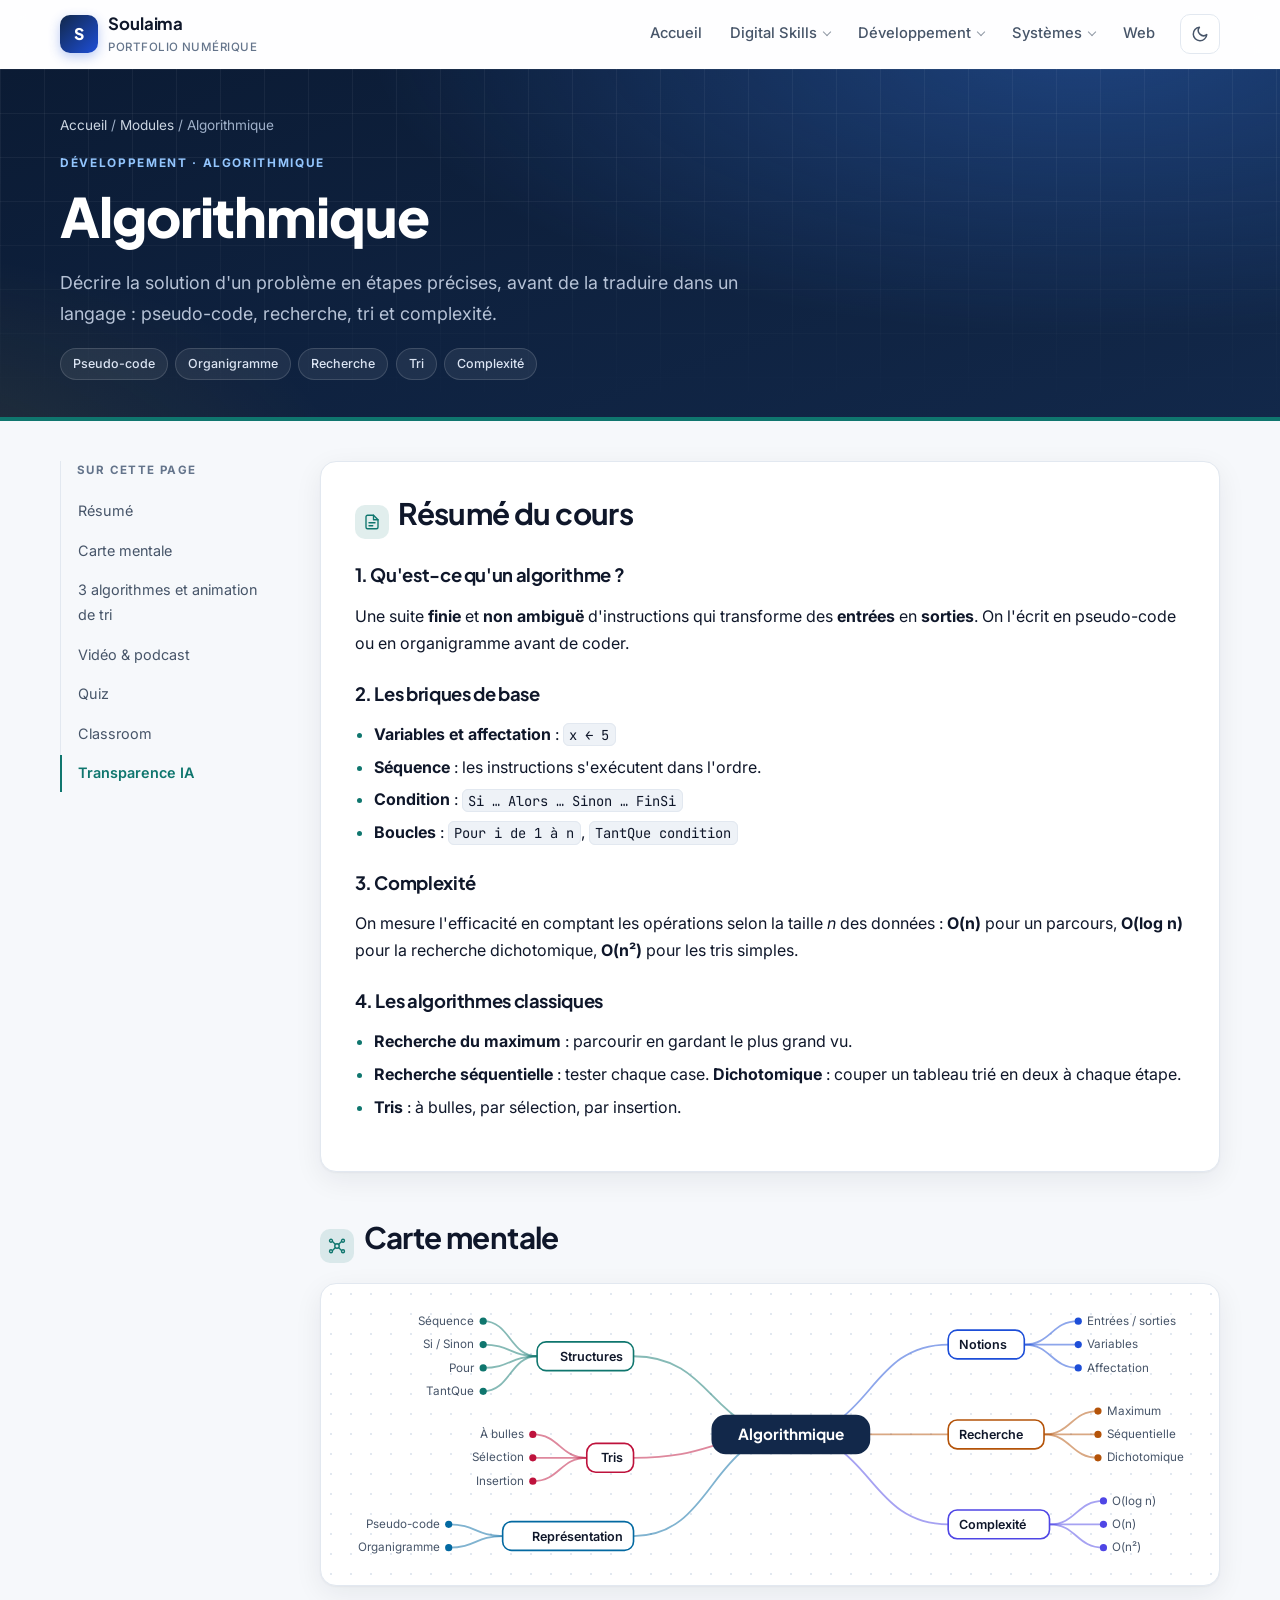
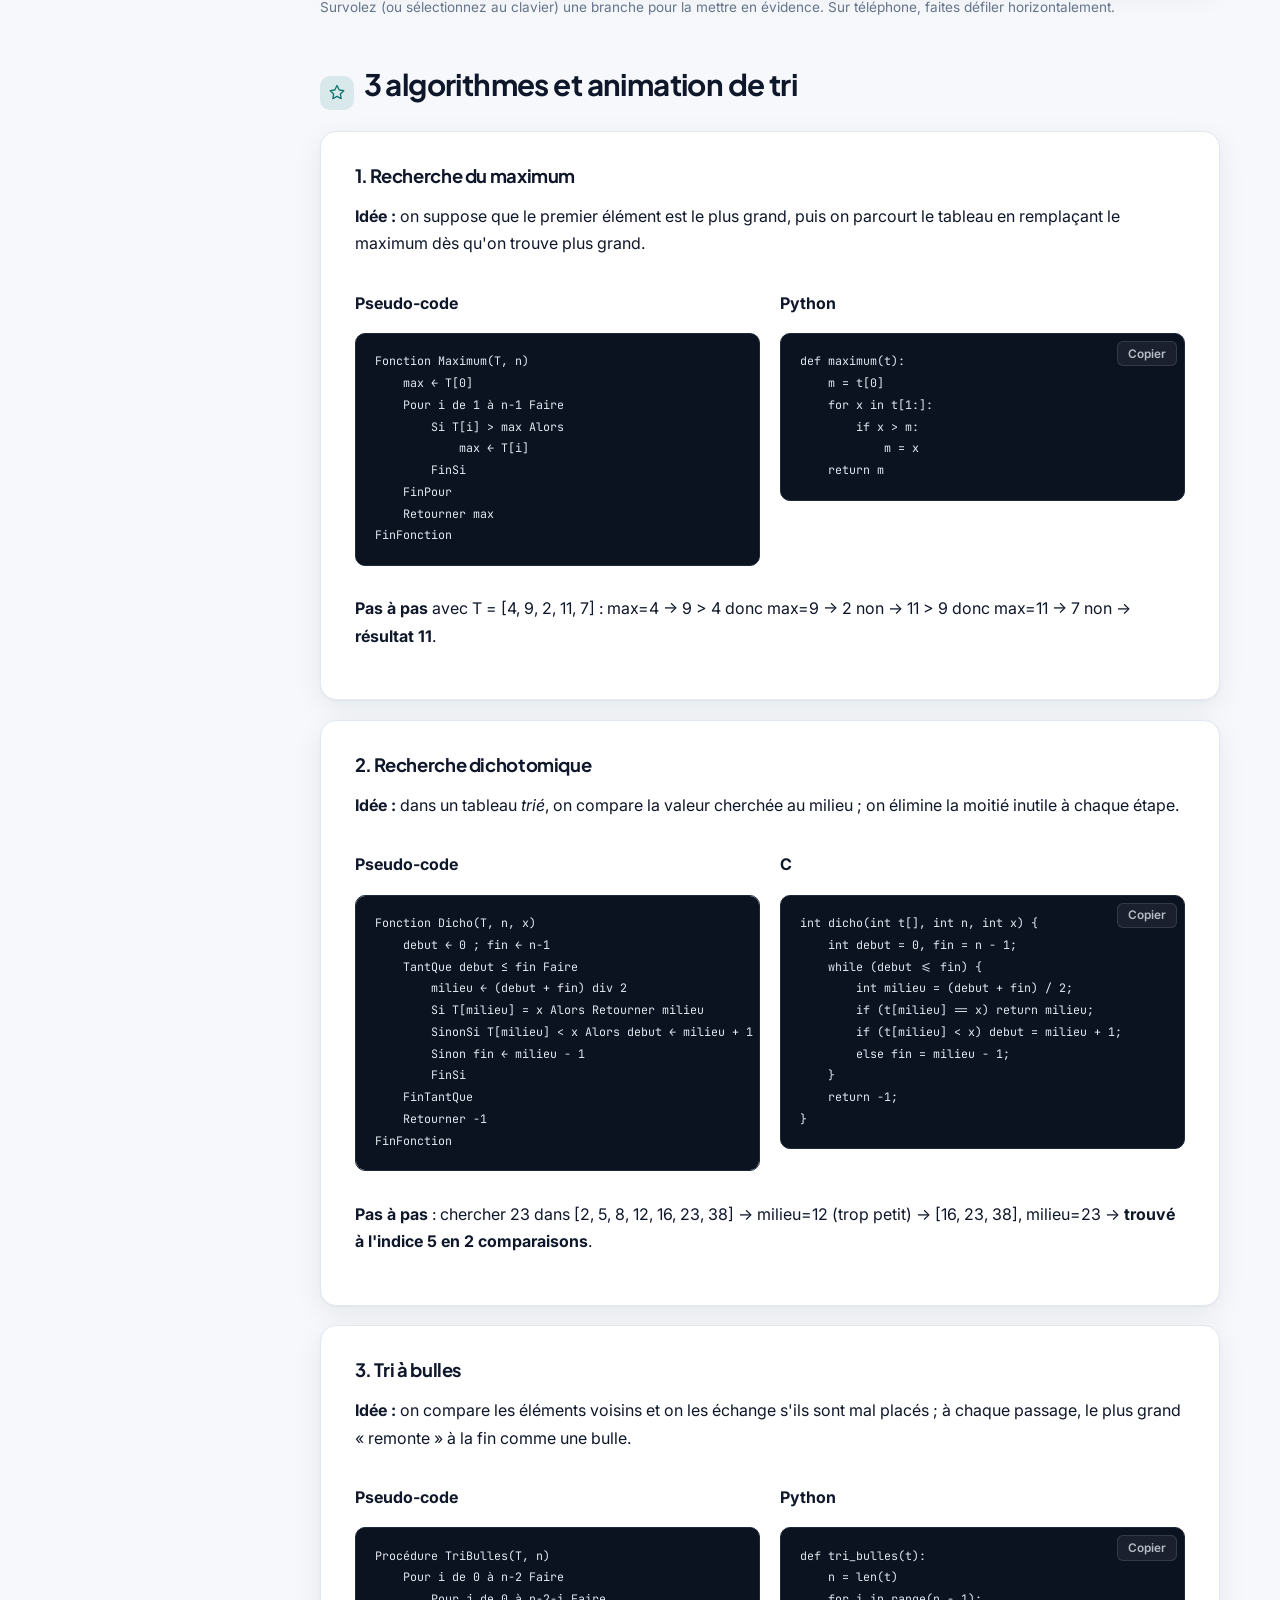
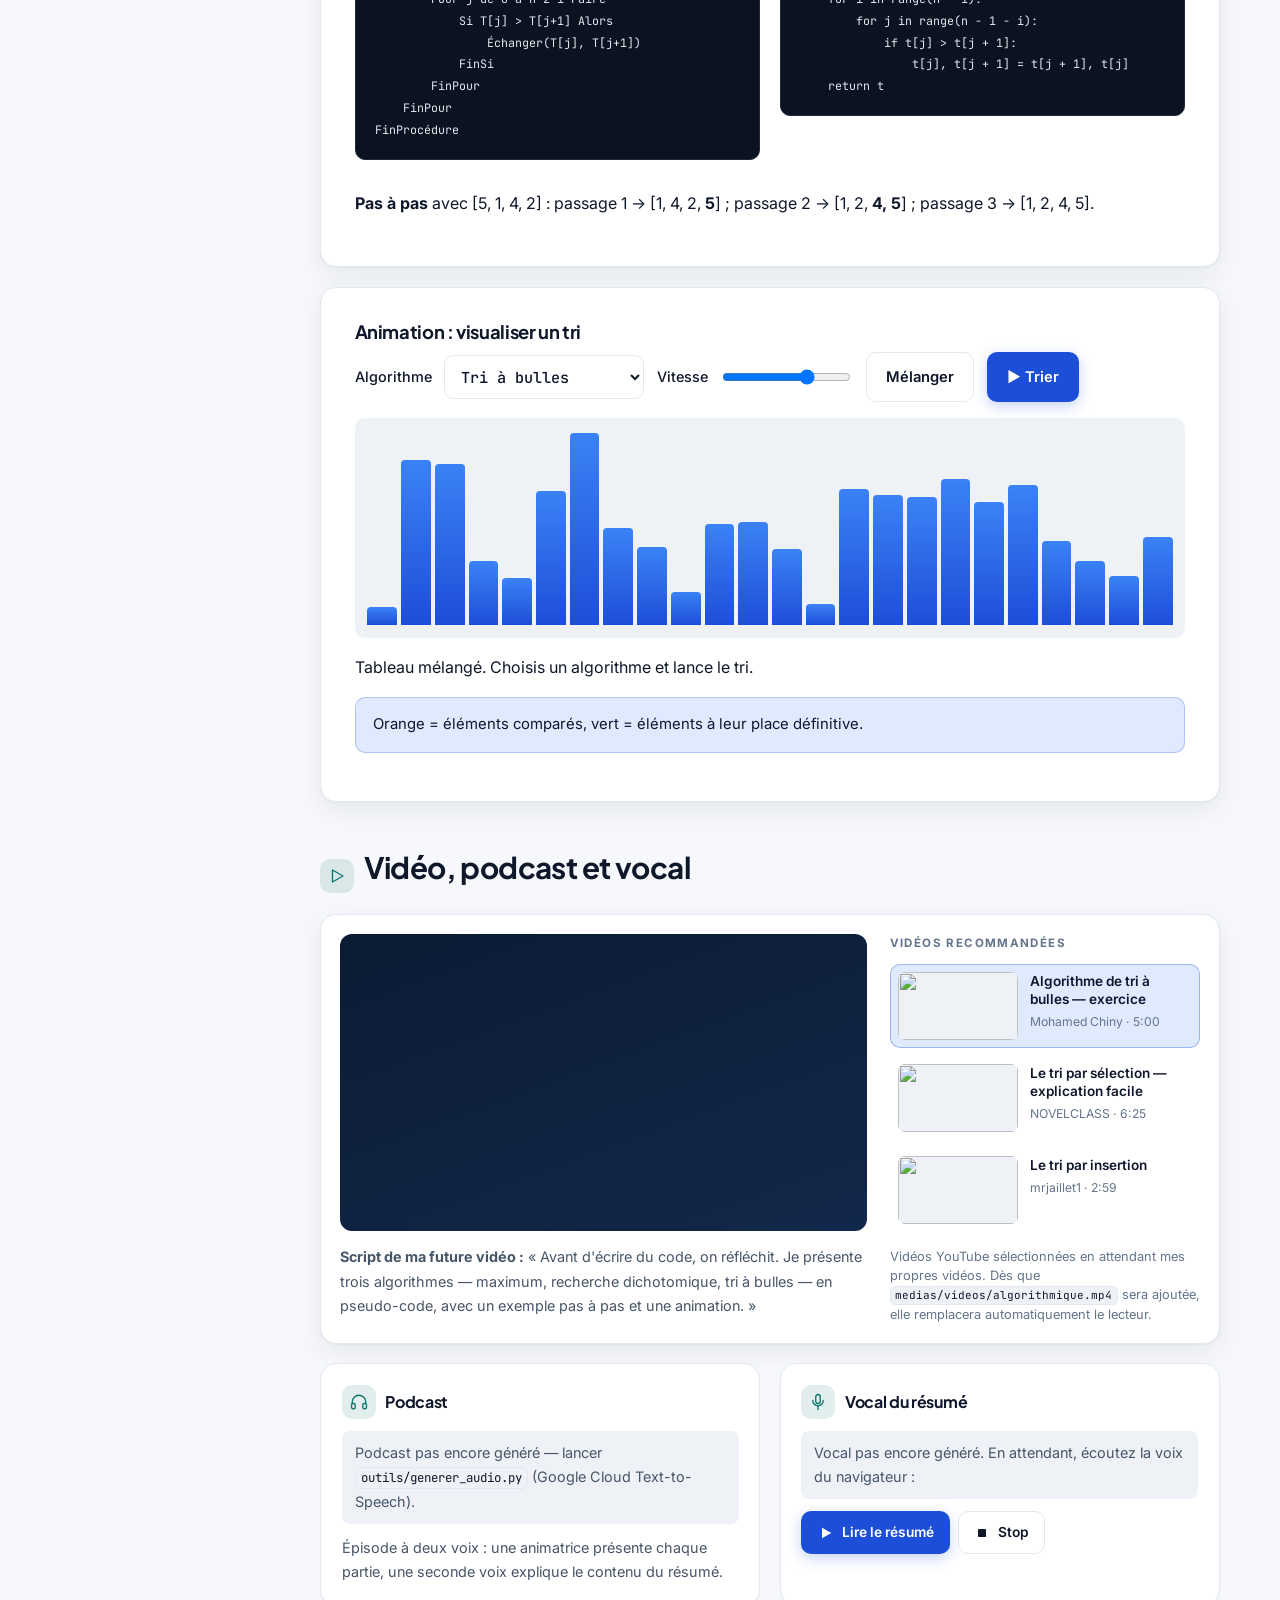
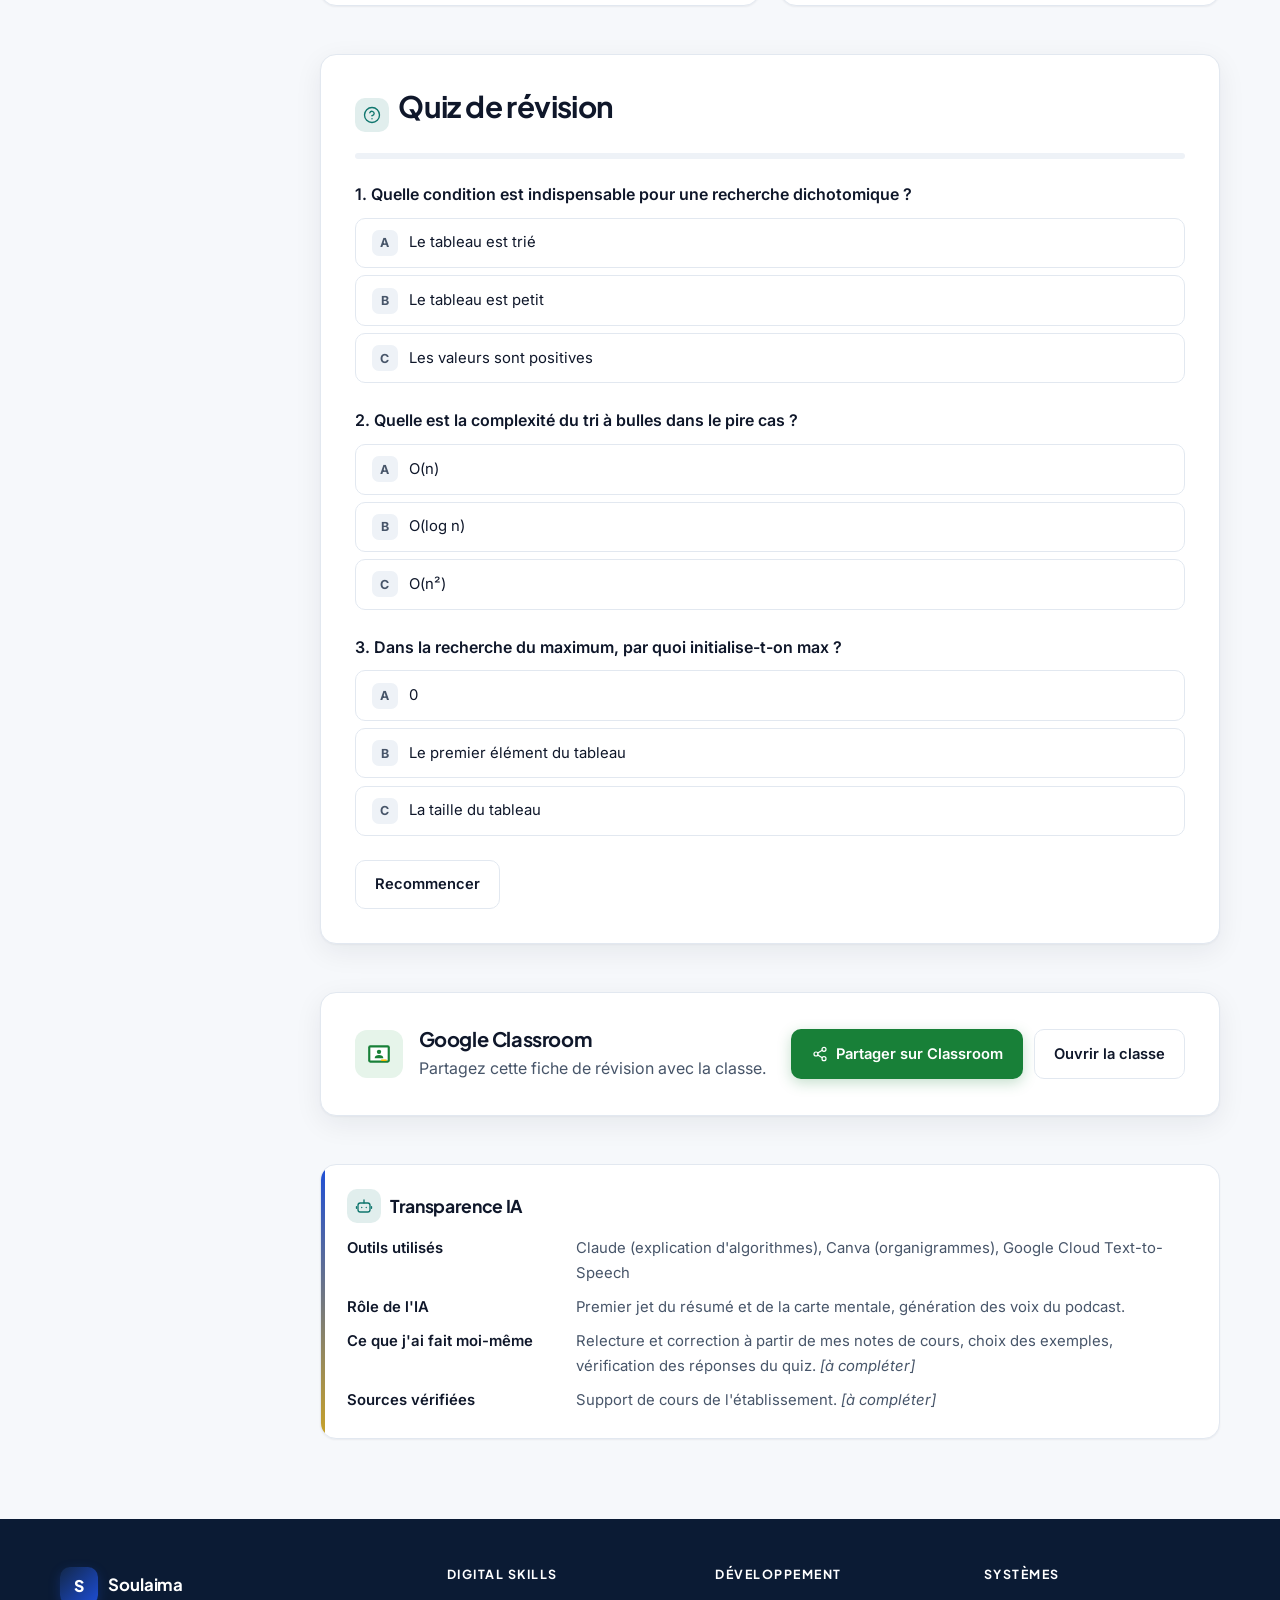
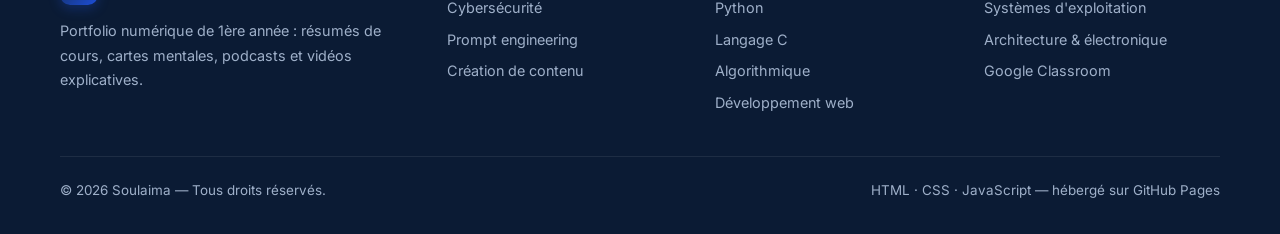
==== developpement/algorithmique.html @ 0b7d2f04 "Pages Développement : Python, langage C, algorithmique et développement web" ====
<!DOCTYPE html>
<html lang="fr">
<head>
  <meta charset="UTF-8">
  <meta name="viewport" content="width=device-width, initial-scale=1">
  <title>Algorithmique — Soulaima</title>
  <meta name="description" content="Décrire la solution d'un problème en étapes précises, avant de la traduire dans un langage : pseudo-code, recherche, tri et complexité.">
  <meta name="theme-color" content="#0b1b34">
  <link rel="preconnect" href="https://fonts.googleapis.com">
  <link rel="preconnect" href="https://fonts.gstatic.com" crossorigin>
  <link href="https://fonts.googleapis.com/css2?family=Inter:wght@400;500;600;700&family=Plus+Jakarta+Sans:wght@600;700;800&family=JetBrains+Mono:wght@400;600&display=swap" rel="stylesheet">
  <link rel="stylesheet" href="../css/style.css">
  <script>try{var t=localStorage.getItem("theme")||(matchMedia("(prefers-color-scheme: dark)").matches?"dark":"light");document.documentElement.setAttribute("data-theme",t)}catch(e){}</script>
</head>
<body data-module="dev">
<a class="skip" href="#contenu">Aller au contenu</a>
<header class="site-header">
  <div class="container header-inner">
    <a class="brand" href="../index.html"><span class="brand-mark" aria-hidden="true">S</span><span>Soulaima<small>Portfolio numérique</small></span></a>
    <nav id="main-nav" class="main-nav" aria-label="Navigation principale">
      <ul>
        <li><a href="../index.html">Accueil</a></li>
        <li class="nav-group"><span tabindex="0">Digital Skills</span>
          <ul>
            <li><a href="../digital-skills/cybersecurite.html">Cybersécurité</a></li>
            <li><a href="../digital-skills/prompt-engineering.html">Prompt engineering</a></li>
            <li><a href="../digital-skills/creation-contenu.html">Création de contenu</a></li>
          </ul>
        </li>
        <li class="nav-group"><span tabindex="0">Développement</span>
          <ul>
            <li><a href="../developpement/python.html">Python</a></li>
            <li><a href="../developpement/langage-c.html">Langage C</a></li>
            <li><a href="../developpement/algorithmique.html">Algorithmique</a></li>
          </ul>
        </li>
        <li class="nav-group"><span tabindex="0">Systèmes</span>
          <ul>
            <li><a href="../systemes/systemes-exploitation.html">Systèmes d'exploitation</a></li>
            <li><a href="../systemes/architecture-electronique.html">Architecture &amp; électronique</a></li>
          </ul>
        </li>
        <li><a href="../web/developpement-web.html">Web</a></li>
      </ul>
    </nav>
    <button id="theme-toggle" class="icon-btn" type="button" aria-label="Activer le mode sombre"></button>
    <button id="menu-toggle" class="icon-btn menu-toggle" type="button" aria-expanded="false" aria-controls="main-nav" aria-label="Ouvrir le menu"></button>
  </div>
</header>

<main id="contenu">
  <section class="page-hero">
    <div class="container">
      <p class="breadcrumb"><a href="../index.html">Accueil</a> / <a href="../index.html#modules">Modules</a> / Algorithmique</p>
      <p class="eyebrow">Développement · Algorithmique</p>
      <h1>Algorithmique</h1>
      <p class="lead">Décrire la solution d'un problème en étapes précises, avant de la traduire dans un langage : pseudo-code, recherche, tri et complexité.</p>
      <ul class="tags"><li class="tag">Pseudo-code</li><li class="tag">Organigramme</li><li class="tag">Recherche</li><li class="tag">Tri</li><li class="tag">Complexité</li></ul>
    </div>
  </section>

  <div class="container page-layout">
    <nav class="toc" aria-label="Sommaire de la page"><span class="toc-title">Sur cette page</span><a href="#resume">Résumé</a><a href="#carte">Carte mentale</a><a href="#production">3 algorithmes et animation de tri</a><a href="#medias">Vidéo & podcast</a><a href="#quiz">Quiz</a><a href="#classroom">Classroom</a><a href="#transparence">Transparence IA</a></nav>
    <div>
    <section class="block card" id="resume">
      <h2><span class="h-icon"><svg viewBox="0 0 24 24" fill="none" stroke="currentColor" stroke-width="1.8" stroke-linecap="round" stroke-linejoin="round" aria-hidden="true"><path d="M14 3H6a2 2 0 0 0-2 2v14a2 2 0 0 0 2 2h12a2 2 0 0 0 2-2V9z"/><path d="M14 3v6h6M8 13h8M8 17h5"/></svg></span>Résumé du cours</h2>

      <h3>1. Qu'est-ce qu'un algorithme ?</h3>
      <p>Une suite <strong>finie</strong> et <strong>non ambiguë</strong> d'instructions qui transforme des <strong>entrées</strong> en <strong>sorties</strong>. On l'écrit en pseudo-code ou en organigramme avant de coder.</p>
      <h3>2. Les briques de base</h3>
      <ul>
        <li><strong>Variables et affectation</strong> : <code>x ← 5</code></li>
        <li><strong>Séquence</strong> : les instructions s'exécutent dans l'ordre.</li>
        <li><strong>Condition</strong> : <code>Si … Alors … Sinon … FinSi</code></li>
        <li><strong>Boucles</strong> : <code>Pour i de 1 à n</code>, <code>TantQue condition</code></li>
      </ul>
      <h3>3. Complexité</h3>
      <p>On mesure l'efficacité en comptant les opérations selon la taille <em>n</em> des données : <strong>O(n)</strong> pour un parcours, <strong>O(log n)</strong> pour la recherche dichotomique, <strong>O(n²)</strong> pour les tris simples.</p>
      <h3>4. Les algorithmes classiques</h3>
      <ul>
        <li><strong>Recherche du maximum</strong> : parcourir en gardant le plus grand vu.</li>
        <li><strong>Recherche séquentielle</strong> : tester chaque case. <strong>Dichotomique</strong> : couper un tableau trié en deux à chaque étape.</li>
        <li><strong>Tris</strong> : à bulles, par sélection, par insertion.</li>
      </ul>

    </section>

    <section class="block" id="carte">
      <h2><span class="h-icon"><svg viewBox="0 0 24 24" fill="none" stroke="currentColor" stroke-width="1.8" stroke-linecap="round" stroke-linejoin="round" aria-hidden="true"><circle cx="12" cy="12" r="3"/><circle cx="4" cy="5" r="2"/><circle cx="20" cy="5" r="2"/><circle cx="4" cy="19" r="2"/><circle cx="20" cy="19" r="2"/><path d="M6 6l4 4M18 6l-4 4M6 18l4-4M18 18l-4-4"/></svg></span>Carte mentale</h2>
      <figure class="mindmap">
        <div class="mindmap-scroll"></div>
        <script type="application/json">{"centre": "Algorithmique", "branches": [{"nom": "Notions", "items": ["Entrées / sorties", "Variables", "Affectation"]}, {"nom": "Structures", "items": ["Séquence", "Si / Sinon", "Pour", "TantQue"]}, {"nom": "Recherche", "items": ["Maximum", "Séquentielle", "Dichotomique"]}, {"nom": "Tris", "items": ["À bulles", "Sélection", "Insertion"]}, {"nom": "Complexité", "items": ["O(log n)", "O(n)", "O(n²)"]}, {"nom": "Représentation", "items": ["Pseudo-code", "Organigramme"]}]}</script>
        <figcaption>Survolez (ou sélectionnez au clavier) une branche pour la mettre en évidence. Sur téléphone, faites défiler horizontalement.</figcaption>
      </figure>
    </section>

    <section class="block" id="production">
      <h2><span class="h-icon"><svg viewBox="0 0 24 24" fill="none" stroke="currentColor" stroke-width="1.8" stroke-linecap="round" stroke-linejoin="round" aria-hidden="true"><path d="M12 2l3 6 6 .9-4.5 4.3 1 6.3L12 16.6 6.5 19.5l1-6.3L3 8.9 9 8z"/></svg></span>3 algorithmes et animation de tri</h2>

      <article class="card" style="margin-bottom:1.2rem">
        <h3 style="margin-top:0">1. Recherche du maximum</h3>
        <p><strong>Idée :</strong> on suppose que le premier élément est le plus grand, puis on parcourt le tableau en remplaçant le maximum dès qu'on trouve plus grand.</p>
        <div class="grid-2">
          <div><p><strong>Pseudo-code</strong></p><pre><code>Fonction Maximum(T, n)
    max ← T[0]
    Pour i de 1 à n-1 Faire
        Si T[i] &gt; max Alors
            max ← T[i]
        FinSi
    FinPour
    Retourner max
FinFonction</code></pre></div>
          <div><p><strong>Python</strong></p><pre data-copy><code>def maximum(t):
    m = t[0]
    for x in t[1:]:
        if x &gt; m:
            m = x
    return m</code></pre></div>
        </div>
        <p><strong>Pas à pas</strong> avec T = [4, 9, 2, 11, 7] : max=4 → 9 &gt; 4 donc max=9 → 2 non → 11 &gt; 9 donc max=11 → 7 non → <strong>résultat 11</strong>.</p>
      </article>

      <article class="card" style="margin-bottom:1.2rem">
        <h3 style="margin-top:0">2. Recherche dichotomique</h3>
        <p><strong>Idée :</strong> dans un tableau <em>trié</em>, on compare la valeur cherchée au milieu ; on élimine la moitié inutile à chaque étape.</p>
        <div class="grid-2">
          <div><p><strong>Pseudo-code</strong></p><pre><code>Fonction Dicho(T, n, x)
    debut ← 0 ; fin ← n-1
    TantQue debut ≤ fin Faire
        milieu ← (debut + fin) div 2
        Si T[milieu] = x Alors Retourner milieu
        SinonSi T[milieu] &lt; x Alors debut ← milieu + 1
        Sinon fin ← milieu - 1
        FinSi
    FinTantQue
    Retourner -1
FinFonction</code></pre></div>
          <div><p><strong>C</strong></p><pre data-copy><code>int dicho(int t[], int n, int x) {
    int debut = 0, fin = n - 1;
    while (debut &lt;= fin) {
        int milieu = (debut + fin) / 2;
        if (t[milieu] == x) return milieu;
        if (t[milieu] &lt; x) debut = milieu + 1;
        else fin = milieu - 1;
    }
    return -1;
}</code></pre></div>
        </div>
        <p><strong>Pas à pas</strong> : chercher 23 dans [2, 5, 8, 12, 16, 23, 38] → milieu=12 (trop petit) → [16, 23, 38], milieu=23 → <strong>trouvé à l'indice 5 en 2 comparaisons</strong>.</p>
      </article>

      <article class="card" style="margin-bottom:1.2rem">
        <h3 style="margin-top:0">3. Tri à bulles</h3>
        <p><strong>Idée :</strong> on compare les éléments voisins et on les échange s'ils sont mal placés ; à chaque passage, le plus grand « remonte » à la fin comme une bulle.</p>
        <div class="grid-2">
          <div><p><strong>Pseudo-code</strong></p><pre><code>Procédure TriBulles(T, n)
    Pour i de 0 à n-2 Faire
        Pour j de 0 à n-2-i Faire
            Si T[j] &gt; T[j+1] Alors
                Échanger(T[j], T[j+1])
            FinSi
        FinPour
    FinPour
FinProcédure</code></pre></div>
          <div><p><strong>Python</strong></p><pre data-copy><code>def tri_bulles(t):
    n = len(t)
    for i in range(n - 1):
        for j in range(n - 1 - i):
            if t[j] &gt; t[j + 1]:
                t[j], t[j + 1] = t[j + 1], t[j]
    return t</code></pre></div>
        </div>
        <p><strong>Pas à pas</strong> avec [5, 1, 4, 2] : passage 1 → [1, 4, 2, <strong>5</strong>] ; passage 2 → [1, 2, <strong>4, 5</strong>] ; passage 3 → [1, 2, 4, 5].</p>
      </article>

      <article class="card">
        <h3 style="margin-top:0">Animation : visualiser un tri</h3>
        <div class="controls">
          <label>Algorithme&nbsp;
            <select id="sort-algo">
              <option value="bubble">Tri à bulles</option>
              <option value="selection">Tri par sélection</option>
              <option value="insertion">Tri par insertion</option>
            </select>
          </label>
          <label>Vitesse&nbsp;<input id="sort-speed" type="range" min="20" max="210" value="150"></label>
          <button id="sort-shuffle" class="btn btn-ghost" type="button">Mélanger</button>
          <button id="sort-run" class="btn" type="button">▶ Trier</button>
        </div>
        <div id="sort-bars" class="sort-bars" aria-hidden="true"></div>
        <p id="sort-info" aria-live="polite"></p>
        <p class="note">Orange = éléments comparés, vert = éléments à leur place définitive.</p>
      </article>

    </section>

    <section class="block" id="medias">
      <h2><span class="h-icon"><svg viewBox="0 0 24 24" fill="none" stroke="currentColor" stroke-width="1.8" stroke-linecap="round" stroke-linejoin="round" aria-hidden="true"><polygon points="6 4 20 12 6 20 6 4"/></svg></span>Vidéo, podcast et vocal</h2>
      <div class="card video-panel">
        <div class="video-main">
          <div class="video-frame" id="main-video" data-youtube="ZKmFYHRnG-0" data-video="../medias/videos/algorithmique.mp4" data-title="Vidéo : Algorithmique">
            <span><span class="play-icon"><svg viewBox="0 0 24 24" fill="currentColor" aria-hidden="true"><polygon points="6 4 20 12 6 20"/></svg></span>Vidéo à venir</span>
          </div>
          <p class="video-script"><strong>Script de ma future vidéo :</strong> « Avant d'écrire du code, on réfléchit. Je présente trois algorithmes — maximum, recherche dichotomique, tri à bulles — en pseudo-code, avec un exemple pas à pas et une animation. »</p>
        </div>
        <aside class="video-list" aria-label="Autres vidéos">
          <p class="video-list-title">Vidéos recommandées</p>
          <ul>
            <li><button class="yt-item active" type="button" data-id="ZKmFYHRnG-0" aria-pressed="true">
              <img src="https://i.ytimg.com/vi/ZKmFYHRnG-0/mqdefault.jpg" alt="" loading="lazy" width="120" height="68">
              <span><b>Algorithme de tri à bulles — exercice</b><small>Mohamed Chiny · 5:00</small></span>
            </button></li>
            <li><button class="yt-item" type="button" data-id="QxrHEcvk5Q0" aria-pressed="false">
              <img src="https://i.ytimg.com/vi/QxrHEcvk5Q0/mqdefault.jpg" alt="" loading="lazy" width="120" height="68">
              <span><b>Le tri par sélection — explication facile</b><small>NOVELCLASS · 6:25</small></span>
            </button></li>
            <li><button class="yt-item" type="button" data-id="bRPHvWgc6YM" aria-pressed="false">
              <img src="https://i.ytimg.com/vi/bRPHvWgc6YM/mqdefault.jpg" alt="" loading="lazy" width="120" height="68">
              <span><b>Le tri par insertion</b><small>mrjaillet1 · 2:59</small></span>
            </button></li>
          </ul>
          <p class="video-note">Vidéos YouTube sélectionnées en attendant mes propres vidéos. Dès que <code>medias/videos/algorithmique.mp4</code> sera ajoutée, elle remplacera automatiquement le lecteur.</p>
        </aside>
      </div>
      <div class="media-grid" style="margin-top:1.2rem">
        <article class="media-card">
          <h3><span class="h-icon"><svg viewBox="0 0 24 24" fill="none" stroke="currentColor" stroke-width="1.8" stroke-linecap="round" stroke-linejoin="round" aria-hidden="true"><path d="M3 14v-2a9 9 0 0 1 18 0v2"/><rect x="2" y="14" width="5" height="7" rx="2"/><rect x="17" y="14" width="5" height="7" rx="2"/></svg></span>Podcast</h3>
          <audio controls preload="metadata" data-src="../medias/audio/algorithmique-podcast.mp3"></audio>
          <p class="media-missing" hidden>Podcast pas encore généré — lancer <code>outils/generer_audio.py</code> (Google Cloud Text-to-Speech).</p>
          <p>Épisode à deux voix : une animatrice présente chaque partie, une seconde voix explique le contenu du résumé.</p>
        </article>
        <article class="media-card">
          <h3><span class="h-icon"><svg viewBox="0 0 24 24" fill="none" stroke="currentColor" stroke-width="1.8" stroke-linecap="round" stroke-linejoin="round" aria-hidden="true"><rect x="9" y="2" width="6" height="12" rx="3"/><path d="M5 10a7 7 0 0 0 14 0M12 17v5"/></svg></span>Vocal du résumé</h3>
          <audio controls preload="metadata" data-src="../medias/audio/algorithmique-vocal.mp3"></audio>
          <p class="media-missing" hidden>Vocal pas encore généré. En attendant, écoutez la voix du navigateur :</p>
          <div class="tts-controls">
            <button id="tts-play" class="btn" type="button"><svg viewBox="0 0 24 24" fill="currentColor" aria-hidden="true"><polygon points="6 4 20 12 6 20"/></svg>Lire le résumé</button>
            <button id="tts-stop" class="btn btn-ghost" type="button"><svg viewBox="0 0 24 24" fill="currentColor" aria-hidden="true"><rect x="6" y="6" width="12" height="12" rx="1"/></svg>Stop</button>
          </div>
        </article>
      </div>
    </section>

    <section class="block card quiz" id="quiz">
      <h2><span class="h-icon"><svg viewBox="0 0 24 24" fill="none" stroke="currentColor" stroke-width="1.8" stroke-linecap="round" stroke-linejoin="round" aria-hidden="true"><circle cx="12" cy="12" r="10"/><path d="M9.1 9a3 3 0 0 1 5.8 1c0 2-3 3-3 3M12 17h.01"/></svg></span>Quiz de révision</h2>
      <script type="application/json">[{"q": "Quelle condition est indispensable pour une recherche dichotomique ?", "options": ["Le tableau est trié", "Le tableau est petit", "Les valeurs sont positives"], "answer": 0}, {"q": "Quelle est la complexité du tri à bulles dans le pire cas ?", "options": ["O(n)", "O(log n)", "O(n²)"], "answer": 2}, {"q": "Dans la recherche du maximum, par quoi initialise-t-on max ?", "options": ["0", "Le premier élément du tableau", "La taille du tableau"], "answer": 1, "explication": "Initialiser à 0 serait faux si toutes les valeurs sont négatives."}]</script>
    </section>

    <section class="block card classroom-box" id="classroom">
      <div class="classroom-text">
        <span class="classroom-logo"><svg viewBox="0 0 24 24" aria-hidden="true"><rect x="2" y="4" width="20" height="16" rx="2" fill="#188038"/><rect x="4" y="6" width="16" height="12" fill="#fff"/><circle cx="12" cy="10" r="2" fill="#188038"/><path d="M8 16c0-2 1.8-3 4-3s4 1 4 3" fill="#188038"/><rect x="14" y="17" width="5" height="1.5" fill="#fbbc04"/></svg></span>
        <div>
          <h2>Google Classroom</h2>
          <p>Partagez cette fiche de révision avec la classe.</p>
        </div>
      </div>
      <div class="btn-row" style="margin:0">
        <a class="btn btn-classroom" data-classroom-share href="https://classroom.google.com/"><svg viewBox="0 0 24 24" fill="none" stroke="currentColor" stroke-width="1.8" stroke-linecap="round" stroke-linejoin="round" aria-hidden="true"><circle cx="18" cy="5" r="3"/><circle cx="6" cy="12" r="3"/><circle cx="18" cy="19" r="3"/><path d="M8.6 13.5l6.8 4M15.4 6.5l-6.8 4"/></svg>Partager sur Classroom</a>
        <!-- Remplacer par le lien de la classe : https://classroom.google.com/c/XXXXXXXX -->
        <a class="btn btn-ghost" href="https://classroom.google.com/" target="_blank" rel="noopener">Ouvrir la classe</a>
      </div>
    </section>

    <section class="transparence" id="transparence">
      <h2><span class="h-icon"><svg viewBox="0 0 24 24" fill="none" stroke="currentColor" stroke-width="1.8" stroke-linecap="round" stroke-linejoin="round" aria-hidden="true"><rect x="4" y="8" width="16" height="12" rx="3"/><path d="M12 8V4M9 14h.01M15 14h.01M2 13v2M22 13v2"/></svg></span>Transparence IA</h2>
      <dl>
        <dt>Outils utilisés</dt><dd>Claude (explication d'algorithmes), Canva (organigrammes), Google Cloud Text-to-Speech</dd>
        <dt>Rôle de l'IA</dt><dd>Premier jet du résumé et de la carte mentale, génération des voix du podcast.</dd>
        <dt>Ce que j'ai fait moi-même</dt><dd>Relecture et correction à partir de mes notes de cours, choix des exemples, vérification des réponses du quiz. <em>[à compléter]</em></dd>
        <dt>Sources vérifiées</dt><dd>Support de cours de l'établissement. <em>[à compléter]</em></dd>
      </dl>
    </section>
    </div>
  </div>
</main>

<footer class="site-footer">
  <div class="container">
    <div class="footer-grid">
      <div>
        <a class="brand" href="../index.html"><span class="brand-mark" aria-hidden="true">S</span><span>Soulaima</span></a>
        <p>Portfolio numérique de 1ère année : résumés de cours, cartes mentales, podcasts et vidéos explicatives.</p>
      </div>
      <div>
        <h4>Digital Skills</h4>
        <ul>
          <li><a href="../digital-skills/cybersecurite.html">Cybersécurité</a></li>
          <li><a href="../digital-skills/prompt-engineering.html">Prompt engineering</a></li>
          <li><a href="../digital-skills/creation-contenu.html">Création de contenu</a></li>
        </ul>
      </div>
      <div>
        <h4>Développement</h4>
        <ul>
          <li><a href="../developpement/python.html">Python</a></li>
          <li><a href="../developpement/langage-c.html">Langage C</a></li>
          <li><a href="../developpement/algorithmique.html">Algorithmique</a></li>
          <li><a href="../web/developpement-web.html">Développement web</a></li>
        </ul>
      </div>
      <div>
        <h4>Systèmes</h4>
        <ul>
          <li><a href="../systemes/systemes-exploitation.html">Systèmes d'exploitation</a></li>
          <li><a href="../systemes/architecture-electronique.html">Architecture &amp; électronique</a></li>
          <li><a href="../index.html#classroom">Google Classroom</a></li>
        </ul>
      </div>
    </div>
    <div class="footer-bottom">
      <span>© <span data-year>2026</span> Soulaima — Tous droits réservés.</span>
      <span>HTML · CSS · JavaScript — hébergé sur GitHub Pages</span>
    </div>
  </div>
</footer>
<script src="../js/script.js"></script>
</body>
</html>
---- css/style.css ----
/* ==========================================================
   Portfolio numérique — feuille de style commune
   Charte : bleu marine + bleu royal, neutres ardoise
   ========================================================== */

:root {
  /* Neutres */
  --bg: #f6f8fb;
  --surface: #ffffff;
  --surface-2: #eef2f7;
  --ink: #0f172a;
  --ink-soft: #475569;
  --ink-mute: #64748b;
  --line: #e2e8f0;
  /* Marque */
  --navy: #0b1b34;
  --navy-2: #12284a;
  --accent: #1d4ed8;
  --accent-2: #3b82f6;
  --accent-soft: #e0eaff;
  --accent-ink: #ffffff;
  --gold: #c9a227;
  /* Modules (tons sobres) */
  --digital: #4f46e5;
  --dev: #0f766e;
  --sys: #b45309;
  --web: #be123c;
  /* États */
  --ok: #15803d;
  --ko: #b91c1c;
  --warn: #b45309;
  --code-bg: #0b1220;
  --code-ink: #e2e8f0;
  --radius: 16px;
  --radius-sm: 10px;
  --shadow-sm: 0 1px 2px rgba(15, 23, 42, .06);
  --shadow: 0 1px 2px rgba(15, 23, 42, .04), 0 8px 28px rgba(15, 23, 42, .07);
  --shadow-lg: 0 20px 50px rgba(15, 23, 42, .14);
  --font-title: "Plus Jakarta Sans", "Inter", system-ui, sans-serif;
  --font-body: "Inter", system-ui, -apple-system, "Segoe UI", sans-serif;
  --font-mono: "JetBrains Mono", Consolas, monospace;
  color-scheme: light;
}

:root[data-theme="dark"] {
  --bg: #0a0f1c;
  --surface: #111a2e;
  --surface-2: #17223a;
  --ink: #e6ebf5;
  --ink-soft: #a5b1c7;
  --ink-mute: #8391aa;
  --line: #22304b;
  --navy: #070d1a;
  --navy-2: #0e1a33;
  --accent: #60a5fa;
  --accent-2: #93c5fd;
  --accent-soft: #15284a;
  --accent-ink: #0a0f1c;
  --digital: #818cf8;
  --dev: #2dd4bf;
  --sys: #f59e0b;
  --web: #fb7185;
  --ok: #4ade80;
  --ko: #f87171;
  --code-bg: #060a14;
  --shadow: 0 1px 2px rgba(0, 0, 0, .3), 0 8px 28px rgba(0, 0, 0, .3);
  --shadow-lg: 0 20px 50px rgba(0, 0, 0, .45);
  color-scheme: dark;
}

*, *::before, *::after { box-sizing: border-box; }
html { scroll-behavior: smooth; scroll-padding-top: 84px; }

body {
  margin: 0;
  background: var(--bg);
  color: var(--ink);
  font-family: var(--font-body);
  font-size: 1rem;
  line-height: 1.7;
  -webkit-font-smoothing: antialiased;
  text-rendering: optimizeLegibility;
}

img, svg, video, iframe { max-width: 100%; }
a { color: var(--accent); text-underline-offset: 3px; text-decoration-thickness: 1px; }
::selection { background: var(--accent); color: #fff; }
:focus-visible { outline: 3px solid var(--accent-2); outline-offset: 2px; border-radius: 6px; }

h1, h2, h3, h4 { font-family: var(--font-title); line-height: 1.2; letter-spacing: -.02em; font-weight: 700; color: var(--ink); }
h1 { font-size: clamp(2.1rem, 5vw, 3.4rem); margin: .2em 0 .35em; font-weight: 800; }
h2 { font-size: clamp(1.4rem, 2.6vw, 1.85rem); margin: 0 0 .7em; }
h3 { font-size: 1.15rem; margin: 1.4em 0 .5em; }
h4 { font-size: 1rem; margin: 1.2em 0 .4em; }

code { font-family: var(--font-mono); font-size: .86em; background: var(--surface-2); color: var(--ink); padding: .12em .4em; border-radius: 6px; border: 1px solid var(--line); }
pre {
  background: var(--code-bg); color: var(--code-ink);
  padding: 1.1rem 1.2rem; border-radius: var(--radius-sm); overflow-x: auto;
  font-size: .85rem; line-height: 1.6; border: 1px solid #1e293b;
}
pre code { background: none; padding: 0; color: inherit; border: 0; }

.skip { position: absolute; left: -9999px; }
.skip:focus { left: 1rem; top: 1rem; z-index: 100; background: var(--accent); color: #fff; padding: .5rem 1rem; border-radius: 8px; }

.container { width: min(1160px, 100% - 32px); margin-inline: auto; }

/* ---------- Barre de progression de lecture ---------- */
.progress { position: fixed; top: 0; left: 0; height: 3px; width: 0; z-index: 60; background: linear-gradient(90deg, var(--accent), var(--accent-2)); }

/* ---------- En-tête ---------- */
.site-header {
  position: sticky; top: 0; z-index: 50;
  background: color-mix(in srgb, var(--surface) 85%, transparent);
  backdrop-filter: saturate(160%) blur(12px);
  border-bottom: 1px solid transparent;
  transition: border-color .2s, box-shadow .2s;
}
.site-header.scrolled { border-bottom-color: var(--line); box-shadow: var(--shadow-sm); }
.header-inner { display: flex; align-items: center; gap: .75rem; min-height: 68px; }
.brand { display: flex; align-items: center; gap: .65rem; font-family: var(--font-title); font-weight: 700; font-size: 1.05rem; color: var(--ink); text-decoration: none; margin-right: auto; letter-spacing: -.01em; }
.brand small { display: block; font-family: var(--font-body); font-weight: 500; font-size: .72rem; color: var(--ink-mute); letter-spacing: .04em; text-transform: uppercase; }
.brand-mark {
  width: 38px; height: 38px; border-radius: 10px; display: grid; place-items: center; flex: none;
  background: linear-gradient(135deg, var(--navy-2), var(--accent));
  color: #fff; font-size: 1rem; font-weight: 800; box-shadow: 0 4px 12px rgba(29, 78, 216, .3);
}

.main-nav ul { list-style: none; margin: 0; padding: 0; display: flex; gap: .15rem; }
.main-nav > ul > li { position: relative; }
.main-nav a, .main-nav .nav-group > span {
  display: block; padding: .5rem .8rem; border-radius: 8px;
  color: var(--ink-soft); text-decoration: none; font-size: .92rem; font-weight: 500; cursor: pointer;
  transition: color .15s, background .15s;
}
.main-nav a:hover, .main-nav .nav-group:hover > span { color: var(--ink); background: var(--surface-2); }
.main-nav a[aria-current="page"] { color: var(--accent); background: var(--accent-soft); font-weight: 600; }
.nav-group > span::after { content: ""; display: inline-block; width: 6px; height: 6px; margin-left: .45rem; border-right: 1.5px solid currentColor; border-bottom: 1.5px solid currentColor; transform: translateY(-3px) rotate(45deg); opacity: .6; }
.nav-group ul {
  position: absolute; top: calc(100% + 6px); left: 0; min-width: 250px;
  flex-direction: column; padding: .45rem;
  background: var(--surface); border: 1px solid var(--line); border-radius: 12px; box-shadow: var(--shadow-lg);
  opacity: 0; visibility: hidden; transform: translateY(6px); transition: .18s ease;
}
.nav-group ul::before { content: ""; position: absolute; inset: -8px 0 auto; height: 8px; }
.nav-group:hover ul, .nav-group:focus-within ul { opacity: 1; visibility: visible; transform: none; }
.nav-group ul a { color: var(--ink); }

.icon-btn {
  width: 40px; height: 40px; border-radius: 10px; border: 1px solid var(--line);
  background: var(--surface); color: var(--ink-soft); cursor: pointer;
  display: grid; place-items: center; transition: .15s;
}
.icon-btn:hover { color: var(--accent); border-color: var(--accent); }
.icon-btn svg { width: 18px; height: 18px; }
.menu-toggle { display: none; }

@media (max-width: 900px) {
  .menu-toggle { display: grid; }
  .main-nav {
    position: absolute; top: 68px; left: 0; right: 0;
    background: var(--surface); border-bottom: 1px solid var(--line); box-shadow: var(--shadow-lg);
    max-height: 0; overflow: hidden; transition: max-height .3s ease;
  }
  .main-nav.open { max-height: 85vh; overflow-y: auto; }
  .main-nav ul { flex-direction: column; padding: .5rem 16px 1rem; }
  .nav-group ul { position: static; opacity: 1; visibility: visible; transform: none; box-shadow: none; border: 0; padding: 0 0 .3rem .6rem; min-width: 0; background: none; }
  .nav-group > span::after { display: none; }
  .nav-group > span { font-weight: 700; color: var(--ink-mute); font-size: .72rem; text-transform: uppercase; letter-spacing: .1em; padding-top: .9rem; }
  .nav-group > span:hover { background: none; }
}

/* ---------- Héros sombre (accueil + pages) ---------- */
.hero, .page-hero {
  position: relative; overflow: hidden; isolation: isolate;
  background: radial-gradient(1200px 500px at 85% -10%, rgba(59, 130, 246, .35), transparent 60%),
              radial-gradient(800px 400px at -10% 120%, rgba(201, 162, 39, .14), transparent 60%),
              linear-gradient(160deg, var(--navy) 0%, var(--navy-2) 100%);
  color: #e2e8f0;
}
.hero::before, .page-hero::before {
  content: ""; position: absolute; inset: 0; z-index: -1;
  background-image: linear-gradient(rgba(255,255,255,.05) 1px, transparent 1px), linear-gradient(90deg, rgba(255,255,255,.05) 1px, transparent 1px);
  background-size: 44px 44px;
  mask-image: linear-gradient(180deg, #000 30%, transparent 100%);
}
.hero h1, .page-hero h1 { color: #fff; }
.hero .lead, .page-hero .lead { color: #b6c2d6; }

.hero { padding: clamp(3.5rem, 9vw, 6.5rem) 0 clamp(3rem, 7vw, 5rem); }
.hero-grid { display: grid; grid-template-columns: 1.4fr 1fr; gap: 3rem; align-items: center; }
.hero h1 .accent-text { background: linear-gradient(90deg, #93c5fd, #e0c766); -webkit-background-clip: text; background-clip: text; color: transparent; }
.hero .rotator { color: #fff; border-bottom: 2px solid var(--gold); white-space: nowrap; }
.badge {
  display: inline-flex; align-items: center; gap: .5rem; padding: .35rem .85rem; border-radius: 999px;
  background: rgba(255,255,255,.08); border: 1px solid rgba(255,255,255,.15);
  font-size: .8rem; font-weight: 500; color: #dbe4f3;
}
.badge .dot { width: 7px; height: 7px; border-radius: 50%; background: #4ade80; box-shadow: 0 0 0 4px rgba(74, 222, 128, .2); }

.profile-card {
  background: rgba(255,255,255,.06); border: 1px solid rgba(255,255,255,.14); border-radius: 20px;
  padding: 1.6rem; backdrop-filter: blur(6px); box-shadow: 0 30px 60px rgba(0,0,0,.25);
}
.profile-head { display: flex; gap: 1rem; align-items: center; margin-bottom: 1.2rem; }
.avatar {
  width: 72px; height: 72px; border-radius: 18px; flex: none;
  background: linear-gradient(135deg, var(--accent), #0ea5e9);
  display: grid; place-items: center; color: #fff;
  font-family: var(--font-title); font-size: 1.9rem; font-weight: 800;
  box-shadow: 0 10px 30px rgba(29, 78, 216, .45);
}
.profile-head strong { display: block; color: #fff; font-family: var(--font-title); font-size: 1.15rem; }
.profile-head span { color: #9fb0c9; font-size: .9rem; }
.profile-list { list-style: none; padding: 0; margin: 0; display: grid; gap: .7rem; }
.profile-list li { display: flex; justify-content: space-between; gap: 1rem; font-size: .9rem; padding-bottom: .7rem; border-bottom: 1px solid rgba(255,255,255,.08); }
.profile-list li:last-child { border-bottom: 0; padding-bottom: 0; }
.profile-list span { color: #9fb0c9; }
.profile-list b { color: #fff; font-weight: 600; text-align: right; }

.stats { display: grid; grid-template-columns: repeat(4, 1fr); gap: 1rem; margin-top: 2.5rem; }
.stat { border-left: 2px solid rgba(255,255,255,.18); padding-left: 1rem; }
.stat b { display: block; font-family: var(--font-title); font-size: clamp(1.6rem, 3.5vw, 2.2rem); color: #fff; line-height: 1.1; }
.stat span { font-size: .85rem; color: #9fb0c9; }
@media (max-width: 860px) {
  .hero-grid { grid-template-columns: 1fr; }
  .stats { grid-template-columns: repeat(2, 1fr); }
}

.eyebrow { text-transform: uppercase; letter-spacing: .14em; font-size: .74rem; font-weight: 700; color: var(--accent); margin: 0; }
.hero .eyebrow, .page-hero .eyebrow { color: #93c5fd; }
.lead { font-size: 1.12rem; color: var(--ink-soft); max-width: 64ch; }

.page-hero { padding: 2.8rem 0 2.6rem; margin-bottom: 2.5rem; }
.page-hero::after { content: ""; position: absolute; left: 0; right: 0; bottom: 0; height: 4px; background: var(--mod, var(--accent)); }
.breadcrumb { font-size: .85rem; color: #9fb0c9; margin: 0 0 1rem; }
.breadcrumb a { color: #cbd5e1; text-decoration: none; }
.breadcrumb a:hover { color: #fff; text-decoration: underline; }
.tags { display: flex; flex-wrap: wrap; gap: .45rem; margin: 1.2rem 0 0; padding: 0; list-style: none; }
.tag { font-size: .78rem; font-weight: 500; padding: .25rem .75rem; border-radius: 999px; background: var(--surface-2); color: var(--ink-soft); border: 1px solid var(--line); }
.page-hero .tag, .hero .tag { background: rgba(255,255,255,.07); border-color: rgba(255,255,255,.14); color: #dbe4f3; }

/* Couleur du module */
[data-module="digital"] { --mod: var(--digital); }
[data-module="dev"] { --mod: var(--dev); }
[data-module="sys"] { --mod: var(--sys); }
[data-module="web"] { --mod: var(--web); }

/* ---------- Boutons ---------- */
.btn {
  display: inline-flex; align-items: center; gap: .5rem;
  padding: .7rem 1.2rem; border-radius: 10px; border: 1px solid transparent;
  background: var(--accent); color: #fff; font: inherit; font-weight: 600; font-size: .92rem;
  text-decoration: none; cursor: pointer; transition: transform .15s, box-shadow .15s, background .15s;
  box-shadow: 0 4px 14px rgba(29, 78, 216, .25);
}
:root[data-theme="dark"] .btn { color: var(--accent-ink); }
.btn:hover { transform: translateY(-1px); box-shadow: 0 8px 22px rgba(29, 78, 216, .35); }
.btn svg { width: 16px; height: 16px; }
.btn-ghost { background: var(--surface); color: var(--ink); border-color: var(--line); box-shadow: none; }
:root[data-theme="dark"] .btn-ghost { color: var(--ink); }
.btn-ghost:hover { border-color: var(--accent); color: var(--accent); box-shadow: none; }
.btn-light { background: #fff; color: var(--navy); box-shadow: 0 8px 24px rgba(0,0,0,.25); }
:root[data-theme="dark"] .btn-light { color: var(--navy); }
.btn-outline-light { background: transparent; color: #fff; border-color: rgba(255,255,255,.3); box-shadow: none; }
:root[data-theme="dark"] .btn-outline-light { color: #fff; }
.btn-outline-light:hover { border-color: #fff; box-shadow: none; }
.btn-row { display: flex; flex-wrap: wrap; gap: .7rem; margin-top: 1.6rem; }

/* ---------- Mise en page des pages modules ---------- */
.page-layout { display: grid; grid-template-columns: 220px minmax(0, 1fr); gap: 2.5rem; align-items: start; }
.toc { position: sticky; top: 92px; display: flex; flex-direction: column; gap: .15rem; border-left: 1px solid var(--line); }
.toc-title { font-size: .72rem; text-transform: uppercase; letter-spacing: .12em; font-weight: 700; color: var(--ink-mute); padding: 0 0 .6rem 1rem; }
.toc a { font-size: .9rem; padding: .4rem 1rem; margin-left: -1px; border-left: 2px solid transparent; text-decoration: none; color: var(--ink-soft); transition: .15s; }
.toc a:hover { color: var(--ink); }
.toc a.active { color: var(--mod, var(--accent)); border-left-color: var(--mod, var(--accent)); font-weight: 600; }
@media (max-width: 960px) {
  .page-layout { grid-template-columns: minmax(0, 1fr); gap: 0; }
  .toc { position: sticky; top: 68px; z-index: 20; flex-direction: row; overflow-x: auto; gap: .4rem; border: 0; padding: .7rem 0; margin: -1.5rem 0 1.5rem; background: var(--bg); scrollbar-width: none; }
  .toc-title { display: none; }
  .toc a { flex: none; border: 1px solid var(--line); border-radius: 999px; padding: .3rem .85rem; background: var(--surface); margin: 0; }
  .toc a.active { background: var(--mod, var(--accent)); color: #fff; border-color: var(--mod, var(--accent)); }
}

/* ---------- Sections ---------- */
section.block { margin-bottom: 3rem; }
.section-head { display: flex; align-items: flex-end; justify-content: space-between; gap: 1rem; flex-wrap: wrap; margin-bottom: 1.4rem; }
.section-head h2 { margin: .3rem 0 0; }
.section-head p { margin: .4rem 0 0; color: var(--ink-soft); max-width: 60ch; }
.h-icon { display: inline-grid; place-items: center; width: 34px; height: 34px; border-radius: 10px; background: color-mix(in srgb, var(--mod, var(--accent)) 12%, transparent); color: var(--mod, var(--accent)); margin-right: .6rem; vertical-align: -6px; }
.h-icon svg { width: 18px; height: 18px; }

.card {
  background: var(--surface); border: 1px solid var(--line); border-radius: var(--radius);
  padding: clamp(1.3rem, 3vw, 2.1rem); box-shadow: var(--shadow);
}
.card > h2:first-child, .card > h3:first-child { margin-top: 0; }

.grid-2 { display: grid; grid-template-columns: repeat(auto-fit, minmax(280px, 1fr)); gap: 1.2rem; }
.grid-3 { display: grid; grid-template-columns: repeat(auto-fit, minmax(260px, 1fr)); gap: 1.2rem; }

.def { position: relative; background: var(--surface-2); border-radius: var(--radius-sm); padding: 1rem 1.1rem 1rem 1.3rem; margin: 0; font-size: .95rem; color: var(--ink-soft); }
.def::before { content: ""; position: absolute; left: 0; top: 14px; bottom: 14px; width: 3px; border-radius: 3px; background: var(--mod, var(--accent)); }
.def strong { display: block; color: var(--ink); margin-bottom: .2rem; }
.note { background: var(--accent-soft); border: 1px solid color-mix(in srgb, var(--accent) 25%, transparent); border-radius: var(--radius-sm); padding: .9rem 1.1rem; font-size: .93rem; color: var(--ink); }
.note-todo { background: transparent; border: 1px dashed var(--ink-mute); color: var(--ink-soft); }

#resume ul, #resume ol { padding-left: 1.2rem; }
#resume li { margin-bottom: .35rem; }
#resume li::marker { color: var(--mod, var(--accent)); }

/* ---------- Tableaux ---------- */
.table-wrap { overflow-x: auto; border: 1px solid var(--line); border-radius: var(--radius-sm); }
table { width: 100%; border-collapse: collapse; font-size: .92rem; }
th, td { text-align: left; padding: .75rem 1rem; border-bottom: 1px solid var(--line); vertical-align: top; }
tr:last-child td { border-bottom: 0; }
th { background: var(--surface-2); font-weight: 600; color: var(--ink); font-size: .82rem; text-transform: uppercase; letter-spacing: .05em; }
tbody tr { transition: background .12s; }
tbody tr:hover { background: color-mix(in srgb, var(--accent) 5%, transparent); }

/* ---------- Accueil : modules ---------- */
.home-section { padding: 4.5rem 0 0; }
.filters { display: inline-flex; flex-wrap: wrap; gap: .25rem; padding: .3rem; background: var(--surface); border: 1px solid var(--line); border-radius: 12px; }
.filter-btn { padding: .45rem .95rem; border-radius: 9px; border: 0; background: transparent; color: var(--ink-soft); font: inherit; font-size: .88rem; font-weight: 500; cursor: pointer; transition: .15s; }
.filter-btn:hover { color: var(--ink); }
.filter-btn[aria-pressed="true"] { background: var(--navy-2); color: #fff; box-shadow: var(--shadow-sm); }

.module-card {
  position: relative; display: flex; flex-direction: column; gap: .5rem; overflow: hidden;
  background: var(--surface); border: 1px solid var(--line); border-radius: var(--radius);
  padding: 1.5rem; text-decoration: none; color: var(--ink); box-shadow: var(--shadow-sm);
  transition: transform .2s ease, box-shadow .2s ease, border-color .2s ease;
}
.module-card::before {
  content: ""; position: absolute; inset: 0; pointer-events: none; opacity: 0; transition: opacity .2s;
  background: radial-gradient(400px circle at var(--mx, 50%) var(--my, 0%), color-mix(in srgb, var(--mod) 12%, transparent), transparent 60%);
}
.module-card:hover { transform: translateY(-4px); box-shadow: var(--shadow-lg); border-color: color-mix(in srgb, var(--mod) 45%, var(--line)); }
.module-card:hover::before { opacity: 1; }
.module-icon { width: 46px; height: 46px; border-radius: 12px; display: grid; place-items: center; background: color-mix(in srgb, var(--mod) 12%, transparent); color: var(--mod); margin-bottom: .4rem; }
.module-icon svg { width: 22px; height: 22px; }
.module-card h3 { margin: 0; font-size: 1.12rem; }
.module-card p { margin: 0; color: var(--ink-soft); font-size: .93rem; line-height: 1.6; }
.module-card .eyebrow { color: var(--mod); font-size: .7rem; }
.module-foot { margin-top: auto; padding-top: 1rem; display: flex; align-items: center; justify-content: space-between; border-top: 1px solid var(--line); margin-top: 1rem; }
.chips { display: flex; flex-wrap: wrap; gap: .3rem; }
.chip { font-size: .7rem; font-weight: 600; padding: .15rem .5rem; border-radius: 6px; background: var(--surface-2); color: var(--ink-mute); }
.arrow { color: var(--mod); transition: transform .2s; display: grid; }
.arrow svg { width: 18px; height: 18px; }
.module-card:hover .arrow { transform: translateX(4px); }
.module-card[hidden] { display: none; }

.feature { display: flex; gap: 1rem; align-items: flex-start; }
.feature .module-icon { flex: none; --mod: var(--accent); margin: 0; }
.feature strong { display: block; font-family: var(--font-title); margin-bottom: .15rem; }
.feature p { margin: 0; color: var(--ink-soft); font-size: .93rem; }

.timeline { list-style: none; padding: 0; margin: 0; position: relative; }
.timeline::before { content: ""; position: absolute; left: 11px; top: 6px; bottom: 6px; width: 2px; background: var(--line); }
.timeline li { position: relative; padding: 0 0 1.4rem 2.6rem; }
.timeline li::before { content: ""; position: absolute; left: 4px; top: 6px; width: 16px; height: 16px; border-radius: 50%; background: var(--surface); border: 3px solid var(--accent); }
.timeline b { display: block; font-family: var(--font-title); }
.timeline span { font-size: .88rem; color: var(--ink-mute); }

/* ---------- Carte mentale ---------- */
.mindmap { margin: 0; }
.mindmap-scroll { overflow-x: auto; border-radius: var(--radius); background: var(--surface); border: 1px solid var(--line); padding: 1rem; box-shadow: var(--shadow); background-image: radial-gradient(var(--line) 1px, transparent 1px); background-size: 20px 20px; }
.mindmap svg { display: block; min-width: 760px; width: 100%; height: auto; }
.mindmap figcaption { font-size: .85rem; color: var(--ink-mute); margin-top: .6rem; }
.mm-link { fill: none; stroke-width: 2; opacity: .5; }
.mm-root rect { fill: var(--navy-2); }
:root[data-theme="dark"] .mm-root rect { fill: var(--accent); }
.mm-root text { fill: #fff; font-weight: 700; font-size: 17px; font-family: var(--font-title); }
:root[data-theme="dark"] .mm-root text { fill: var(--navy); }
.mm-branch rect { fill: var(--surface); stroke-width: 1.8; }
.mm-branch text { fill: var(--ink); font-weight: 600; font-size: 14px; font-family: var(--font-body); }
.mm-leaf text { fill: var(--ink-soft); font-size: 13px; font-family: var(--font-body); }
.mm-branch { cursor: pointer; }
.mm-branch-group, .mm-link { transition: opacity .2s; }
.mm-dim { opacity: .12; }

/* ---------- Médias ---------- */
.media-grid { display: grid; grid-template-columns: repeat(auto-fit, minmax(280px, 1fr)); gap: 1.2rem; }
.media-card { background: var(--surface); border: 1px solid var(--line); border-radius: var(--radius); padding: 1.3rem; display: flex; flex-direction: column; gap: .75rem; box-shadow: var(--shadow-sm); }
.media-card h3 { margin: 0; font-size: 1rem; display: flex; gap: .6rem; align-items: center; }
.media-card h3 .h-icon { margin: 0; }
.media-card p { margin: 0; font-size: .9rem; color: var(--ink-soft); }
.video-frame { aspect-ratio: 16 / 9; border-radius: var(--radius-sm); overflow: hidden; background: linear-gradient(160deg, var(--navy), var(--navy-2)); display: grid; place-items: center; text-align: center; color: #9fb0c9; font-size: .85rem; padding: 1rem; }
.video-frame code { background: rgba(255,255,255,.08); color: #dbe4f3; border-color: rgba(255,255,255,.12); }
.video-frame iframe, .video-frame video { width: 100%; height: 100%; border: 0; }
.video-frame:has(iframe), .video-frame:has(video) { padding: 0; }
.play-icon { width: 54px; height: 54px; border-radius: 50%; background: rgba(255,255,255,.1); border: 1px solid rgba(255,255,255,.2); display: grid; place-items: center; margin: 0 auto .6rem; color: #fff; }
.play-icon svg { width: 20px; height: 20px; margin-left: 3px; }
audio { width: 100%; height: 40px; }

/* Lecteur vidéo + playlist */
.video-panel { display: grid; grid-template-columns: minmax(0, 1.7fr) minmax(0, 1fr); gap: 1.4rem; padding: 1.2rem; }
.video-main .video-frame { border-radius: 12px; }
.video-script { font-size: .9rem; color: var(--ink-soft); margin: .9rem 0 0; }
.video-list-title { font-size: .72rem; text-transform: uppercase; letter-spacing: .12em; font-weight: 700; color: var(--ink-mute); margin: 0 0 .6rem; }
.video-list ul { list-style: none; padding: 0; margin: 0; display: grid; gap: .5rem; }
.yt-item { display: flex; gap: .75rem; align-items: flex-start; width: 100%; text-align: left; padding: .45rem; border-radius: 10px; border: 1px solid transparent; background: transparent; color: var(--ink); font: inherit; cursor: pointer; transition: .15s; }
.yt-item:hover { background: var(--surface-2); }
.yt-item.active { background: var(--accent-soft); border-color: color-mix(in srgb, var(--accent) 35%, transparent); }
.yt-item img { width: 120px; height: 68px; object-fit: cover; border-radius: 7px; flex: none; background: var(--surface-2); }
.yt-item b { display: block; font-size: .85rem; font-weight: 600; line-height: 1.35; display: -webkit-box; -webkit-line-clamp: 2; -webkit-box-orient: vertical; overflow: hidden; }
.yt-item small { display: block; font-size: .76rem; color: var(--ink-mute); margin-top: .2rem; }
.video-note { font-size: .8rem; color: var(--ink-mute); margin: .9rem 0 0; line-height: 1.5; }
@media (max-width: 860px) { .video-panel { grid-template-columns: 1fr; } }
.media-missing { font-size: .84rem; color: var(--ink-mute); background: var(--surface-2); border-radius: 8px; padding: .6rem .8rem; }
.tts-controls { display: flex; flex-wrap: wrap; gap: .5rem; }
.tts-controls .btn { padding: .55rem .95rem; font-size: .86rem; }

/* ---------- Quiz ---------- */
.quiz-progress { height: 6px; border-radius: 999px; background: var(--surface-2); overflow: hidden; margin-bottom: 1.4rem; }
.quiz-progress span { display: block; height: 100%; width: 0; background: linear-gradient(90deg, var(--accent), var(--accent-2)); transition: width .3s; }
.quiz-q { margin-bottom: 1.5rem; }
.quiz-q > p { font-weight: 600; margin: 0 0 .6rem; }
.quiz-opts { display: grid; gap: .45rem; }
.quiz-opt {
  display: flex; align-items: center; gap: .7rem;
  text-align: left; padding: .7rem 1rem; border-radius: 10px; border: 1px solid var(--line);
  background: var(--surface); color: var(--ink); font: inherit; font-size: .93rem; cursor: pointer; transition: .15s;
}
.quiz-opt::before { content: attr(data-letter); flex: none; width: 26px; height: 26px; border-radius: 7px; display: grid; place-items: center; background: var(--surface-2); font-size: .78rem; font-weight: 700; color: var(--ink-soft); }
.quiz-opt:hover:not(:disabled) { border-color: var(--accent); background: color-mix(in srgb, var(--accent) 4%, var(--surface)); }
.quiz-opt.correct { border-color: var(--ok); background: color-mix(in srgb, var(--ok) 10%, var(--surface)); }
.quiz-opt.correct::before { background: var(--ok); color: #fff; content: "✓"; }
.quiz-opt.wrong { border-color: var(--ko); background: color-mix(in srgb, var(--ko) 9%, var(--surface)); }
.quiz-opt.wrong::before { background: var(--ko); color: #fff; content: "✕"; }
.quiz-opt:disabled { cursor: default; }
.quiz-expl { font-size: .88rem; color: var(--ink-soft); margin-top: .5rem; }
.quiz-score { font-family: var(--font-title); font-weight: 700; font-size: 1.15rem; }

/* Checklist */
.checklist { list-style: none; padding: 0; margin: 0; display: grid; gap: .45rem; }
.checklist label { display: flex; gap: .75rem; align-items: flex-start; padding: .65rem .85rem; border: 1px solid var(--line); border-radius: 10px; cursor: pointer; background: var(--surface); font-size: .93rem; transition: .15s; }
.checklist label:hover { border-color: var(--accent); }
.checklist label:has(input:checked) { border-color: color-mix(in srgb, var(--ok) 50%, var(--line)); background: color-mix(in srgb, var(--ok) 6%, var(--surface)); }
.checklist input { margin-top: .25rem; width: 18px; height: 18px; accent-color: var(--ok); flex: none; }
.meter { height: 10px; border-radius: 999px; background: var(--surface-2); overflow: hidden; margin: 1.2rem 0 .5rem; }
.meter > span { display: block; height: 100%; width: 0; background: var(--ok); transition: width .4s ease, background .4s; }
.checklist-result { font-weight: 600; }

/* Prompt */
.prompt-case { margin-bottom: 1.4rem; }
.prompt-step { display: grid; grid-template-columns: 180px 1fr; gap: 1rem; padding: .9rem 0; border-bottom: 1px solid var(--line); }
.prompt-step:last-child { border-bottom: 0; }
.prompt-step > strong { font-size: .85rem; }
.prompt-step pre { margin: 0; white-space: pre-wrap; }
.prompt-weak { color: var(--ko); }
.prompt-good { color: var(--ok); }
@media (max-width: 640px) { .prompt-step { grid-template-columns: 1fr; gap: .3rem; } }
.copy-wrap { position: relative; }
.copy-btn { position: absolute; top: .5rem; right: .5rem; font: 600 .74rem var(--font-body); padding: .3rem .65rem; border-radius: 6px; border: 1px solid rgba(255,255,255,.15); background: rgba(255,255,255,.08); color: #e2e8f0; cursor: pointer; opacity: .8; transition: .15s; }
.copy-btn:hover { opacity: 1; background: rgba(255,255,255,.16); }

/* Algorithmes : visualisation */
.sort-bars { display: flex; align-items: flex-end; gap: 4px; height: 220px; padding: .8rem; background: var(--surface-2); border-radius: var(--radius-sm); }
.sort-bars span { flex: 1; background: linear-gradient(180deg, var(--accent-2), var(--accent)); border-radius: 4px 4px 0 0; transition: height .12s; }
.sort-bars span.active { background: var(--gold); }
.sort-bars span.done { background: var(--ok); }
.controls { display: flex; flex-wrap: wrap; gap: .8rem; align-items: center; margin-bottom: 1rem; }
.controls label { display: flex; align-items: center; gap: .5rem; font-size: .9rem; font-weight: 500; }

/* Électronique */
.converter { display: grid; grid-template-columns: repeat(auto-fit, minmax(150px, 1fr)); gap: .8rem; }
.converter label { display: grid; gap: .3rem; font-size: .8rem; font-weight: 600; text-transform: uppercase; letter-spacing: .06em; color: var(--ink-mute); }
.converter input, select {
  font: inherit; font-family: var(--font-mono); font-size: .95rem; padding: .6rem .8rem; border-radius: 9px;
  border: 1px solid var(--line); background: var(--surface); color: var(--ink); transition: border-color .15s, box-shadow .15s;
}
.converter input:focus, select:focus { outline: none; border-color: var(--accent); box-shadow: 0 0 0 3px color-mix(in srgb, var(--accent) 20%, transparent); }
.converter input[aria-invalid="true"] { border-color: var(--ko); }
.gate-sim { display: flex; flex-wrap: wrap; gap: .8rem; align-items: center; }
.bit-btn { width: 56px; height: 56px; border-radius: 12px; border: 1px solid var(--line); font: 700 1.3rem var(--font-mono); cursor: pointer; background: var(--surface-2); color: var(--ink); transition: .15s; }
.bit-btn[aria-pressed="true"] { background: var(--accent); color: #fff; border-color: var(--accent); box-shadow: 0 0 0 4px color-mix(in srgb, var(--accent) 20%, transparent); }
.bit-btn:disabled { opacity: .35; }
.gate-out { font: 700 1.2rem var(--font-mono); padding: .8rem 1.1rem; border-radius: 12px; background: var(--surface-2); border: 1px solid var(--line); transition: .2s; }
.gate-out.on { background: var(--ok); color: #fff; border-color: var(--ok); box-shadow: 0 0 20px color-mix(in srgb, var(--ok) 40%, transparent); }

/* Diagramme */
.diagram { width: 100%; height: auto; }
.diagram .box { fill: var(--surface); stroke: var(--line); stroke-width: 1.5; }
.diagram .box-accent { fill: color-mix(in srgb, var(--mod) 8%, var(--surface)); stroke: var(--mod); stroke-width: 1.8; }
.diagram text { fill: var(--ink); font-family: var(--font-body); font-size: 14px; }
.diagram .small { font-size: 12px; fill: var(--ink-mute); }
.diagram .wire { stroke: var(--ink-mute); stroke-width: 1.8; fill: none; }
.diagram .bus { stroke: var(--mod); stroke-width: 6; stroke-linecap: round; opacity: .6; }

/* ---------- Classroom ---------- */
.classroom-box { display: flex; flex-wrap: wrap; align-items: center; gap: 1.2rem; justify-content: space-between; }
.classroom-box p { margin: 0; color: var(--ink-soft); }
.classroom-box h2 { margin: 0 0 .25rem; font-size: 1.25rem; }
.classroom-logo { width: 48px; height: 48px; border-radius: 12px; background: #e6f4ea; display: grid; place-items: center; flex: none; }
.classroom-logo svg { width: 26px; height: 26px; }
.classroom-text { display: flex; gap: 1rem; align-items: center; flex: 1 1 320px; }
.btn-classroom { background: #188038; box-shadow: 0 4px 14px rgba(24, 128, 56, .25); }
:root[data-theme="dark"] .btn-classroom { color: #fff; }
.btn-classroom:hover { box-shadow: 0 8px 22px rgba(24, 128, 56, .35); }

/* ---------- Transparence IA ---------- */
.transparence { border: 1px solid var(--line); border-radius: var(--radius); padding: 1.5rem 1.6rem; background: var(--surface); font-size: .93rem; box-shadow: var(--shadow-sm); position: relative; overflow: hidden; }
.transparence::before { content: ""; position: absolute; left: 0; top: 0; bottom: 0; width: 4px; background: linear-gradient(180deg, var(--accent), var(--gold)); }
.transparence h2 { font-size: 1.1rem; display: flex; align-items: center; }
.transparence dl { display: grid; grid-template-columns: 210px 1fr; gap: .55rem 1.2rem; margin: 0; }
.transparence dt { font-weight: 600; color: var(--ink); }
.transparence dd { margin: 0; color: var(--ink-soft); }
@media (max-width: 640px) { .transparence dl { grid-template-columns: 1fr; } .transparence dd { margin-bottom: .7rem; } }

/* ---------- Pied de page ---------- */
.site-footer { margin-top: 5rem; background: var(--navy); color: #9fb0c9; padding: 3rem 0 2rem; font-size: .9rem; }
.footer-grid { display: grid; grid-template-columns: 1.5fr repeat(3, 1fr); gap: 2rem; }
.site-footer h4 { color: #fff; font-size: .78rem; text-transform: uppercase; letter-spacing: .12em; margin: 0 0 .9rem; }
.site-footer ul { list-style: none; padding: 0; margin: 0; display: grid; gap: .45rem; }
.site-footer a { color: #9fb0c9; text-decoration: none; }
.site-footer a:hover { color: #fff; }
.site-footer .brand { color: #fff; margin: 0 0 .8rem; }
.footer-bottom { border-top: 1px solid rgba(255,255,255,.08); margin-top: 2.5rem; padding-top: 1.4rem; display: flex; flex-wrap: wrap; justify-content: space-between; gap: 1rem; font-size: .84rem; }
@media (max-width: 760px) { .footer-grid { grid-template-columns: 1fr 1fr; } .footer-grid > :first-child { grid-column: 1 / -1; } }

/* ---------- Retour en haut + toast ---------- */
.to-top { position: fixed; right: 1.2rem; bottom: 1.2rem; z-index: 40; width: 44px; height: 44px; border-radius: 12px; border: 1px solid var(--line); background: var(--surface); color: var(--ink); box-shadow: var(--shadow-lg); cursor: pointer; display: grid; place-items: center; opacity: 0; transform: translateY(12px); pointer-events: none; transition: .25s; }
.to-top.show { opacity: 1; transform: none; pointer-events: auto; }
.to-top:hover { color: var(--accent); border-color: var(--accent); }
.to-top svg { width: 18px; height: 18px; }
.toast { position: fixed; bottom: 1.2rem; left: 50%; transform: translateX(-50%) translateY(150%); background: var(--navy-2); color: #fff; padding: .65rem 1.2rem; border-radius: 10px; font-size: .88rem; transition: transform .25s ease; z-index: 200; box-shadow: var(--shadow-lg); }
.toast.show { transform: translateX(-50%) translateY(0); }

/* ---------- Apparition au défilement ---------- */
.reveal { opacity: 0; transform: translateY(18px); transition: opacity .6s ease, transform .6s ease; }
.reveal.visible { opacity: 1; transform: none; }

@media (prefers-reduced-motion: reduce) {
  *, *::before, *::after { transition: none !important; animation: none !important; scroll-behavior: auto !important; }
  .reveal { opacity: 1; transform: none; }
}
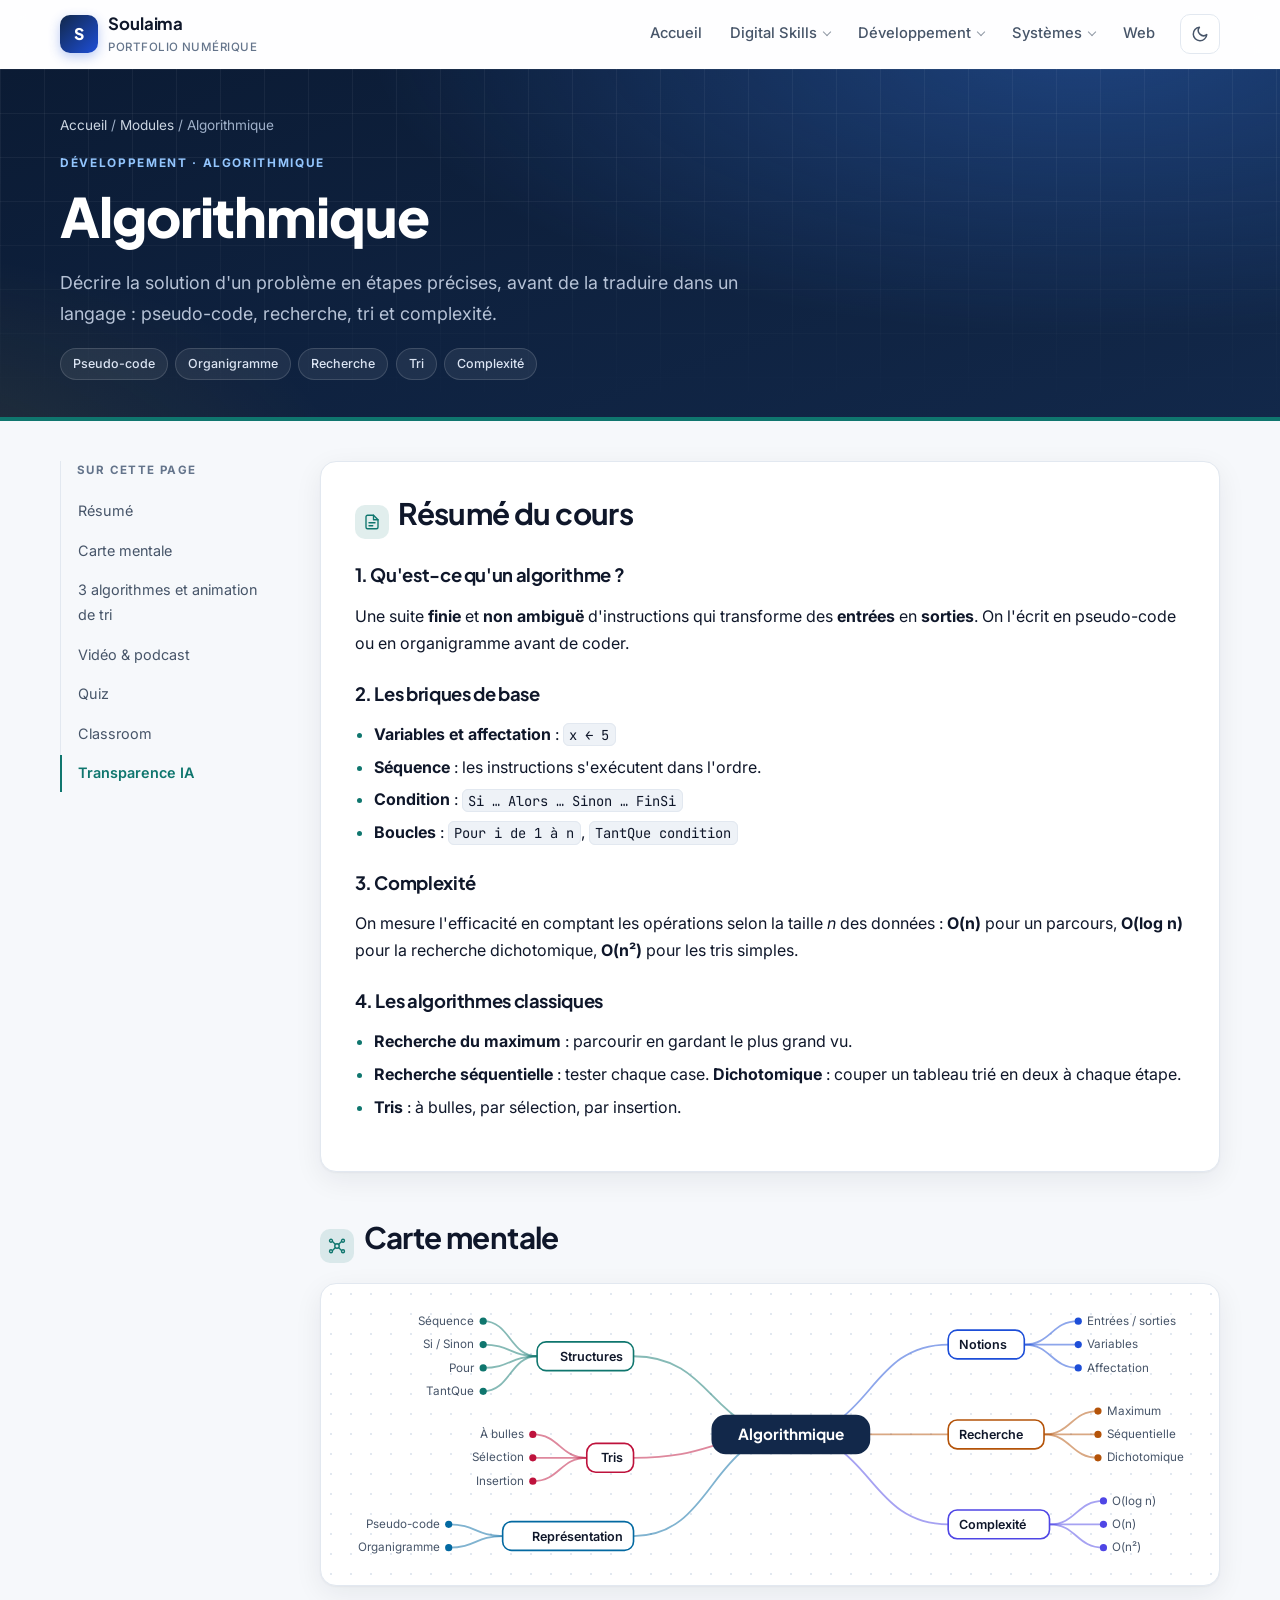
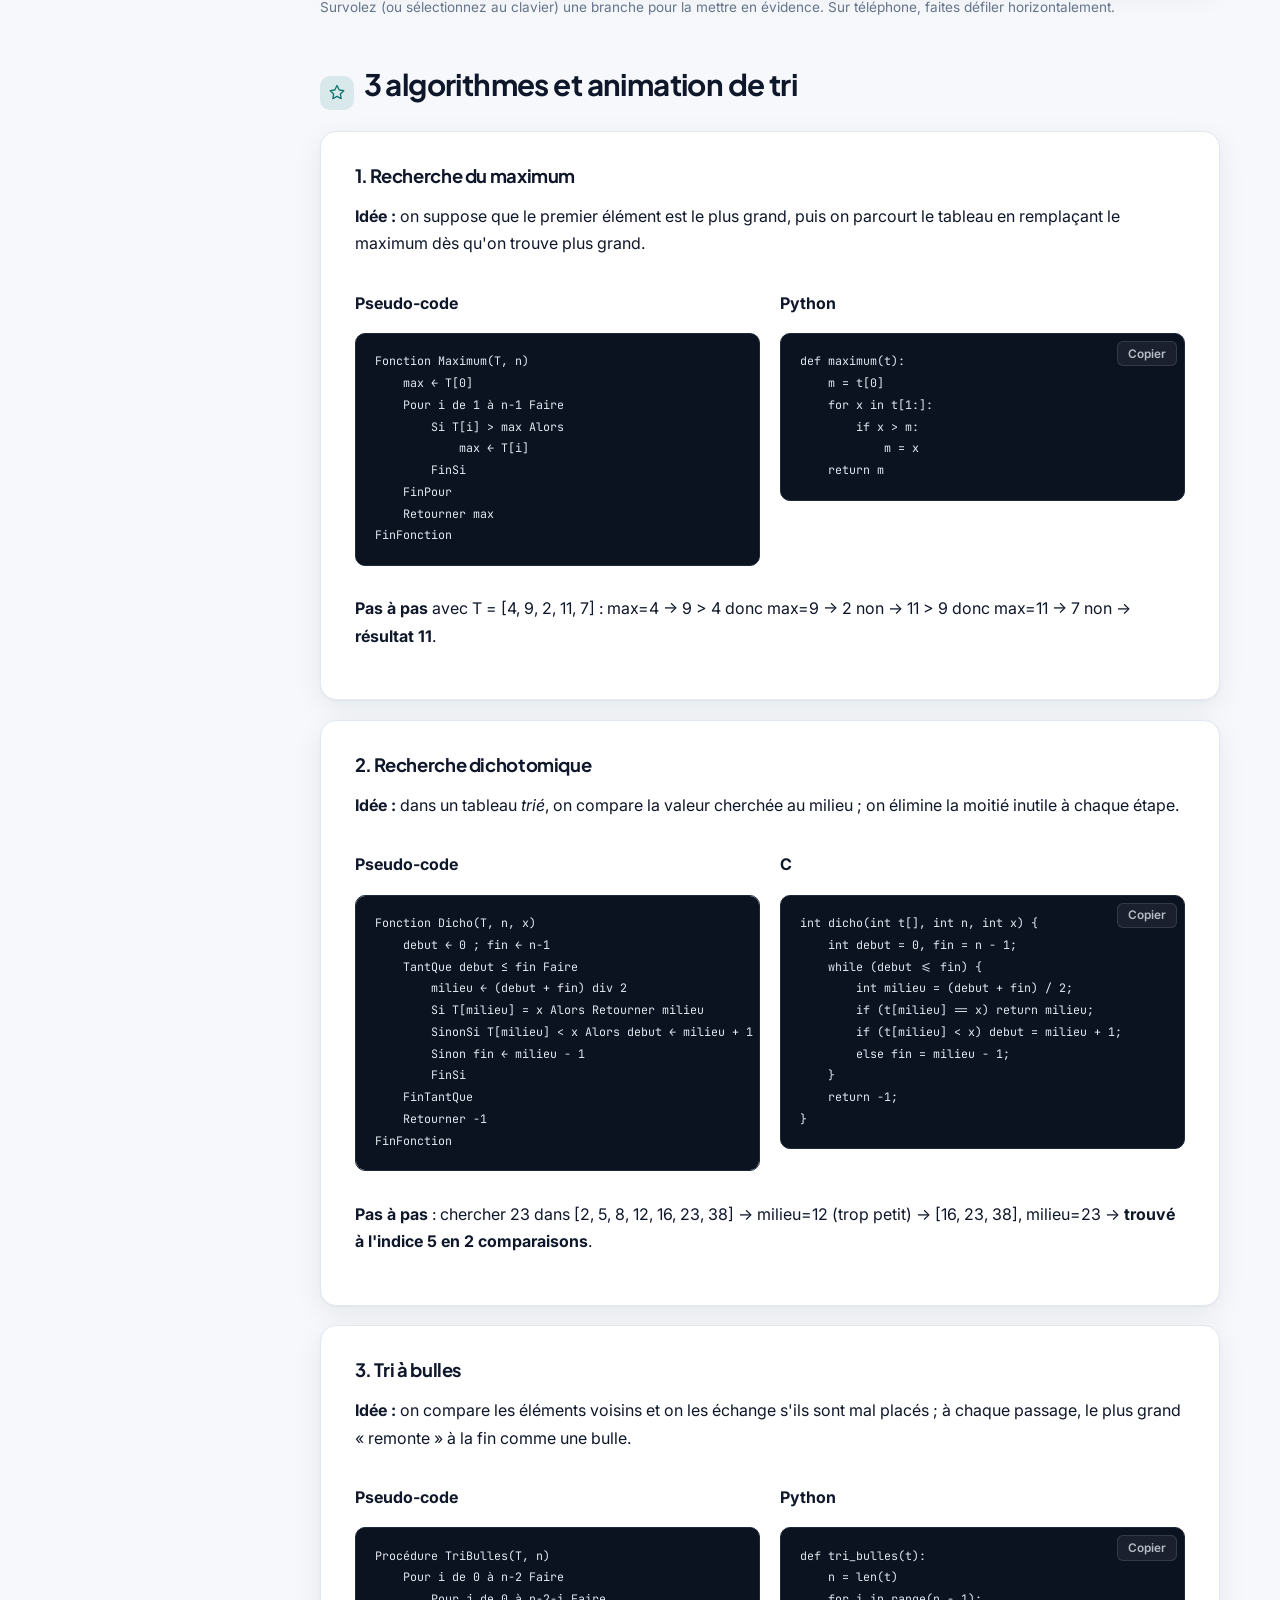
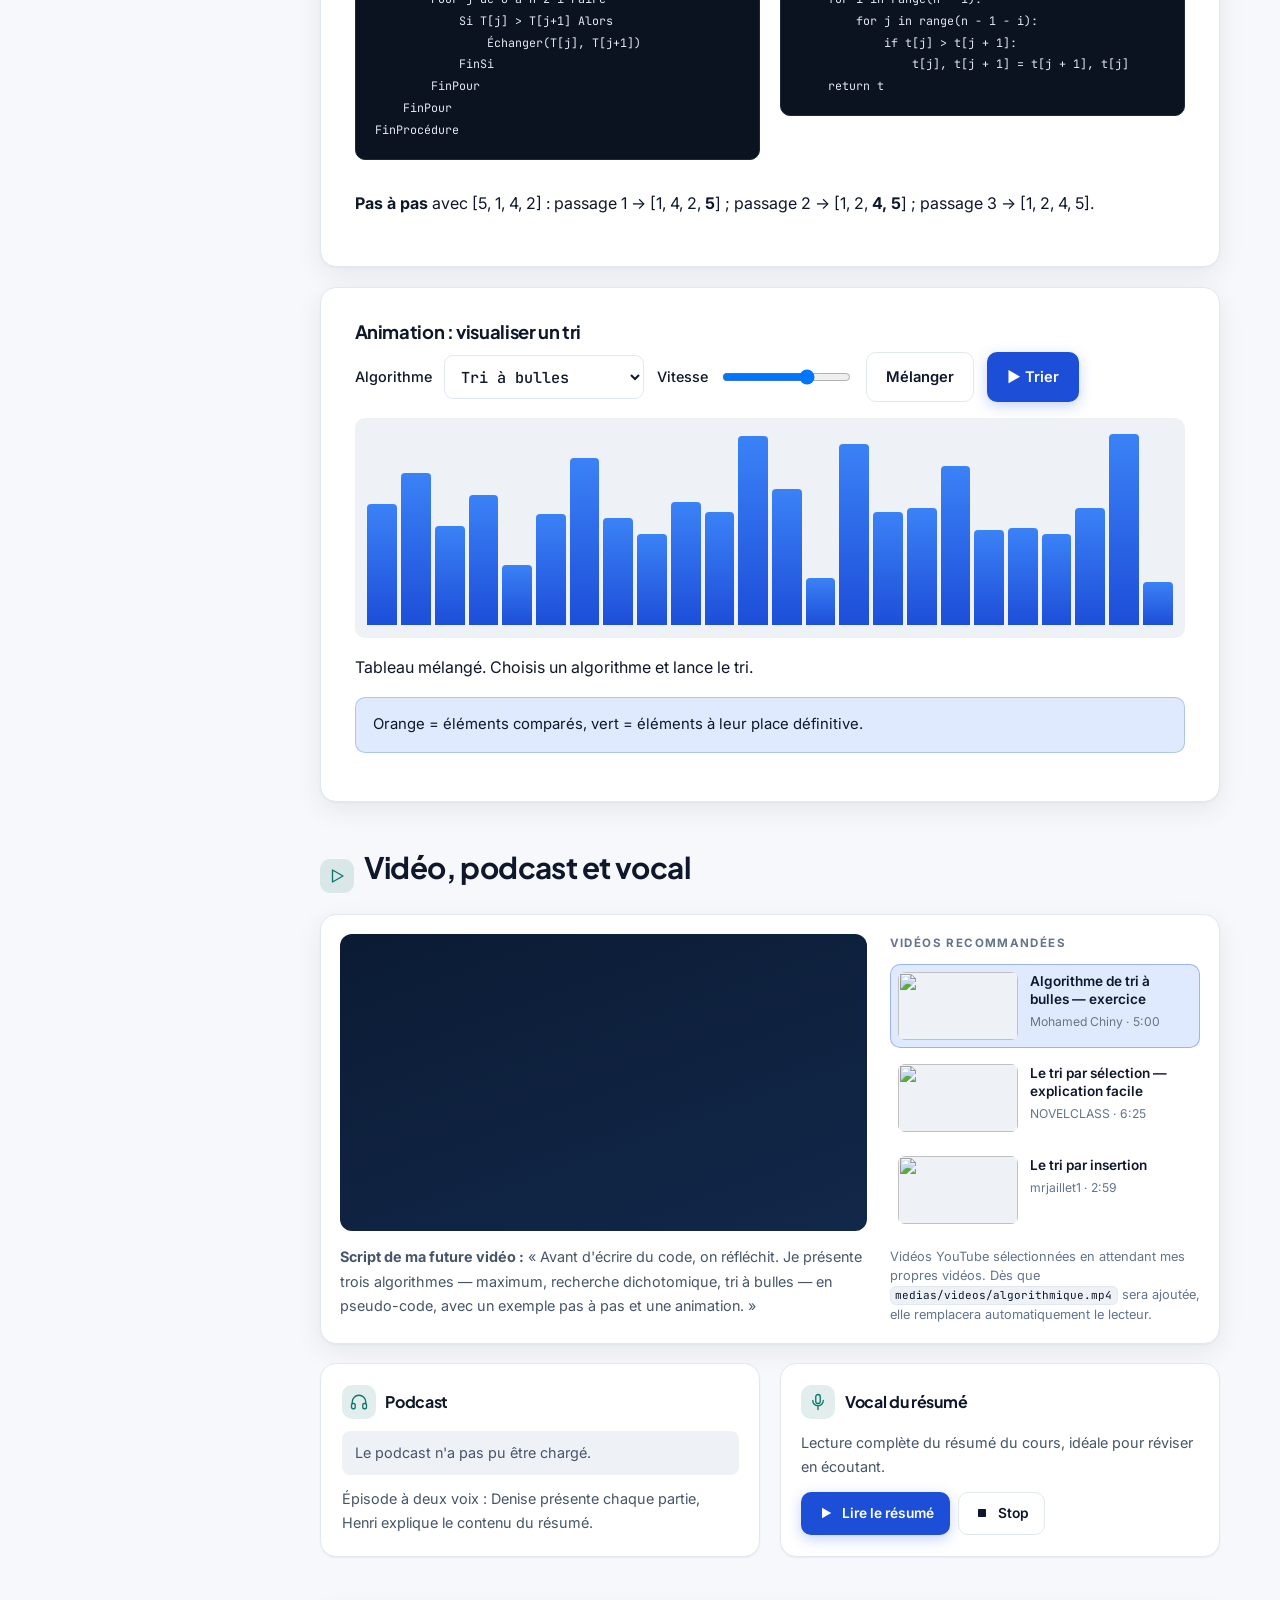
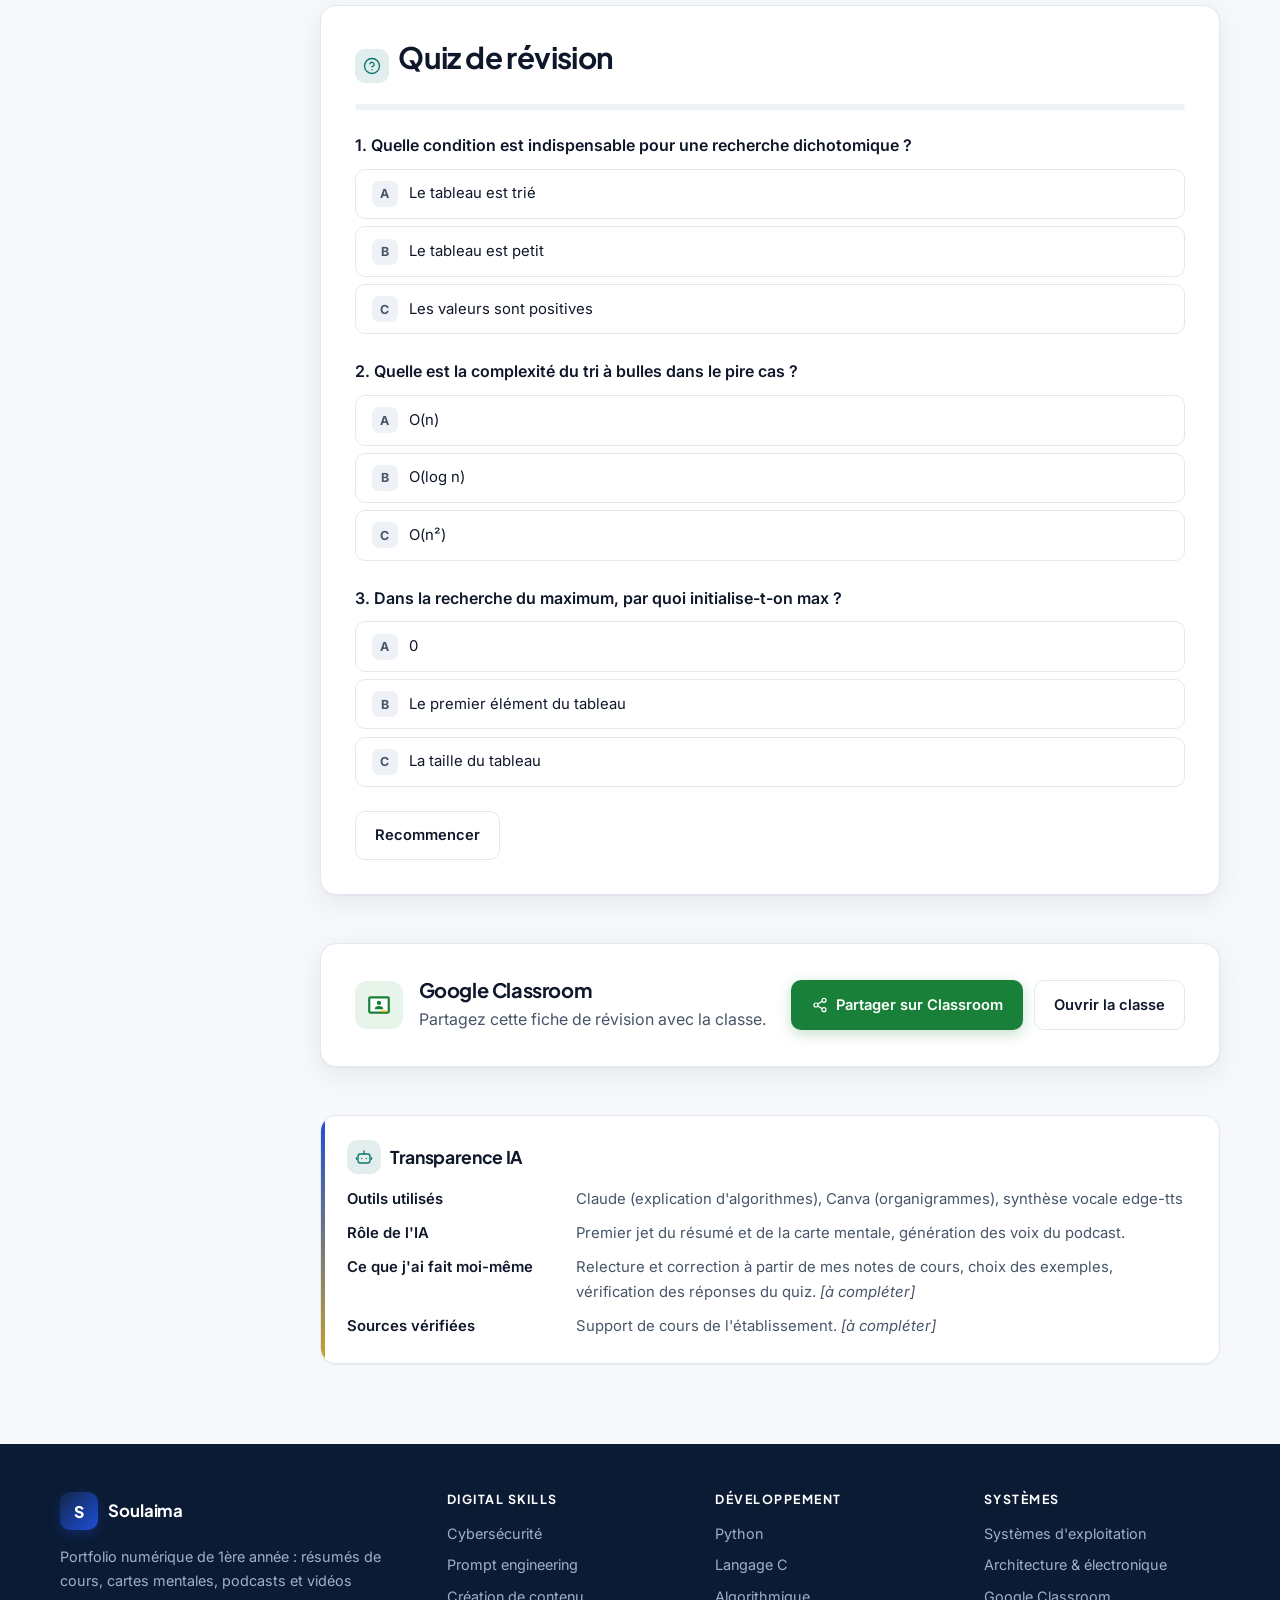
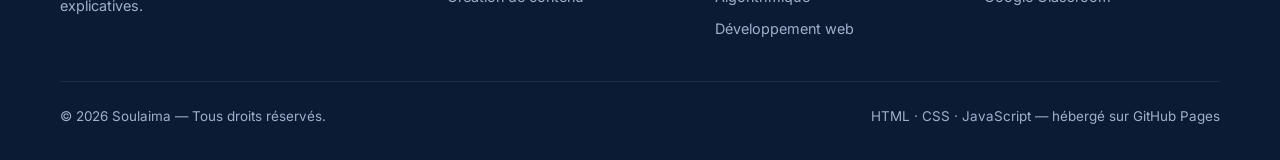
==== commit d2966c11: "Lecteurs audio : textes mis à jour et voix du navigateur en secours" ====
--- a/developpement/algorithmique.html
+++ b/developpement/algorithmique.html
@@ -226,14 +226,15 @@
         <article class="media-card">
           <h3><span class="h-icon"><svg viewBox="0 0 24 24" fill="none" stroke="currentColor" stroke-width="1.8" stroke-linecap="round" stroke-linejoin="round" aria-hidden="true"><path d="M3 14v-2a9 9 0 0 1 18 0v2"/><rect x="2" y="14" width="5" height="7" rx="2"/><rect x="17" y="14" width="5" height="7" rx="2"/></svg></span>Podcast</h3>
           <audio controls preload="metadata" data-src="../medias/audio/algorithmique-podcast.mp3"></audio>
-          <p class="media-missing" hidden>Podcast pas encore généré — lancer <code>outils/generer_audio.py</code> (Google Cloud Text-to-Speech).</p>
-          <p>Épisode à deux voix : une animatrice présente chaque partie, une seconde voix explique le contenu du résumé.</p>
+          <p class="media-missing" hidden>Le podcast n'a pas pu être chargé.</p>
+          <p>Épisode à deux voix : Denise présente chaque partie, Henri explique le contenu du résumé.</p>
         </article>
         <article class="media-card">
           <h3><span class="h-icon"><svg viewBox="0 0 24 24" fill="none" stroke="currentColor" stroke-width="1.8" stroke-linecap="round" stroke-linejoin="round" aria-hidden="true"><rect x="9" y="2" width="6" height="12" rx="3"/><path d="M5 10a7 7 0 0 0 14 0M12 17v5"/></svg></span>Vocal du résumé</h3>
           <audio controls preload="metadata" data-src="../medias/audio/algorithmique-vocal.mp3"></audio>
-          <p class="media-missing" hidden>Vocal pas encore généré. En attendant, écoutez la voix du navigateur :</p>
-          <div class="tts-controls">
+          <p>Lecture complète du résumé du cours, idéale pour réviser en écoutant.</p>
+          <p class="media-missing" hidden>Le vocal n'a pas pu être chargé. Vous pouvez écouter la voix du navigateur :</p>
+          <div class="tts-controls" hidden>
             <button id="tts-play" class="btn" type="button"><svg viewBox="0 0 24 24" fill="currentColor" aria-hidden="true"><polygon points="6 4 20 12 6 20"/></svg>Lire le résumé</button>
             <button id="tts-stop" class="btn btn-ghost" type="button"><svg viewBox="0 0 24 24" fill="currentColor" aria-hidden="true"><rect x="6" y="6" width="12" height="12" rx="1"/></svg>Stop</button>
           </div>
@@ -264,7 +265,7 @@
     <section class="transparence" id="transparence">
       <h2><span class="h-icon"><svg viewBox="0 0 24 24" fill="none" stroke="currentColor" stroke-width="1.8" stroke-linecap="round" stroke-linejoin="round" aria-hidden="true"><rect x="4" y="8" width="16" height="12" rx="3"/><path d="M12 8V4M9 14h.01M15 14h.01M2 13v2M22 13v2"/></svg></span>Transparence IA</h2>
       <dl>
-        <dt>Outils utilisés</dt><dd>Claude (explication d'algorithmes), Canva (organigrammes), Google Cloud Text-to-Speech</dd>
+        <dt>Outils utilisés</dt><dd>Claude (explication d'algorithmes), Canva (organigrammes), synthèse vocale edge-tts</dd>
         <dt>Rôle de l'IA</dt><dd>Premier jet du résumé et de la carte mentale, génération des voix du podcast.</dd>
         <dt>Ce que j'ai fait moi-même</dt><dd>Relecture et correction à partir de mes notes de cours, choix des exemples, vérification des réponses du quiz. <em>[à compléter]</em></dd>
         <dt>Sources vérifiées</dt><dd>Support de cours de l'établissement. <em>[à compléter]</em></dd>
--- a/css/style.css
+++ b/css/style.css
@@ -69,6 +69,7 @@
 }
 
 *, *::before, *::after { box-sizing: border-box; }
+[hidden] { display: none !important; }
 html { scroll-behavior: smooth; scroll-padding-top: 84px; }
 
 body {
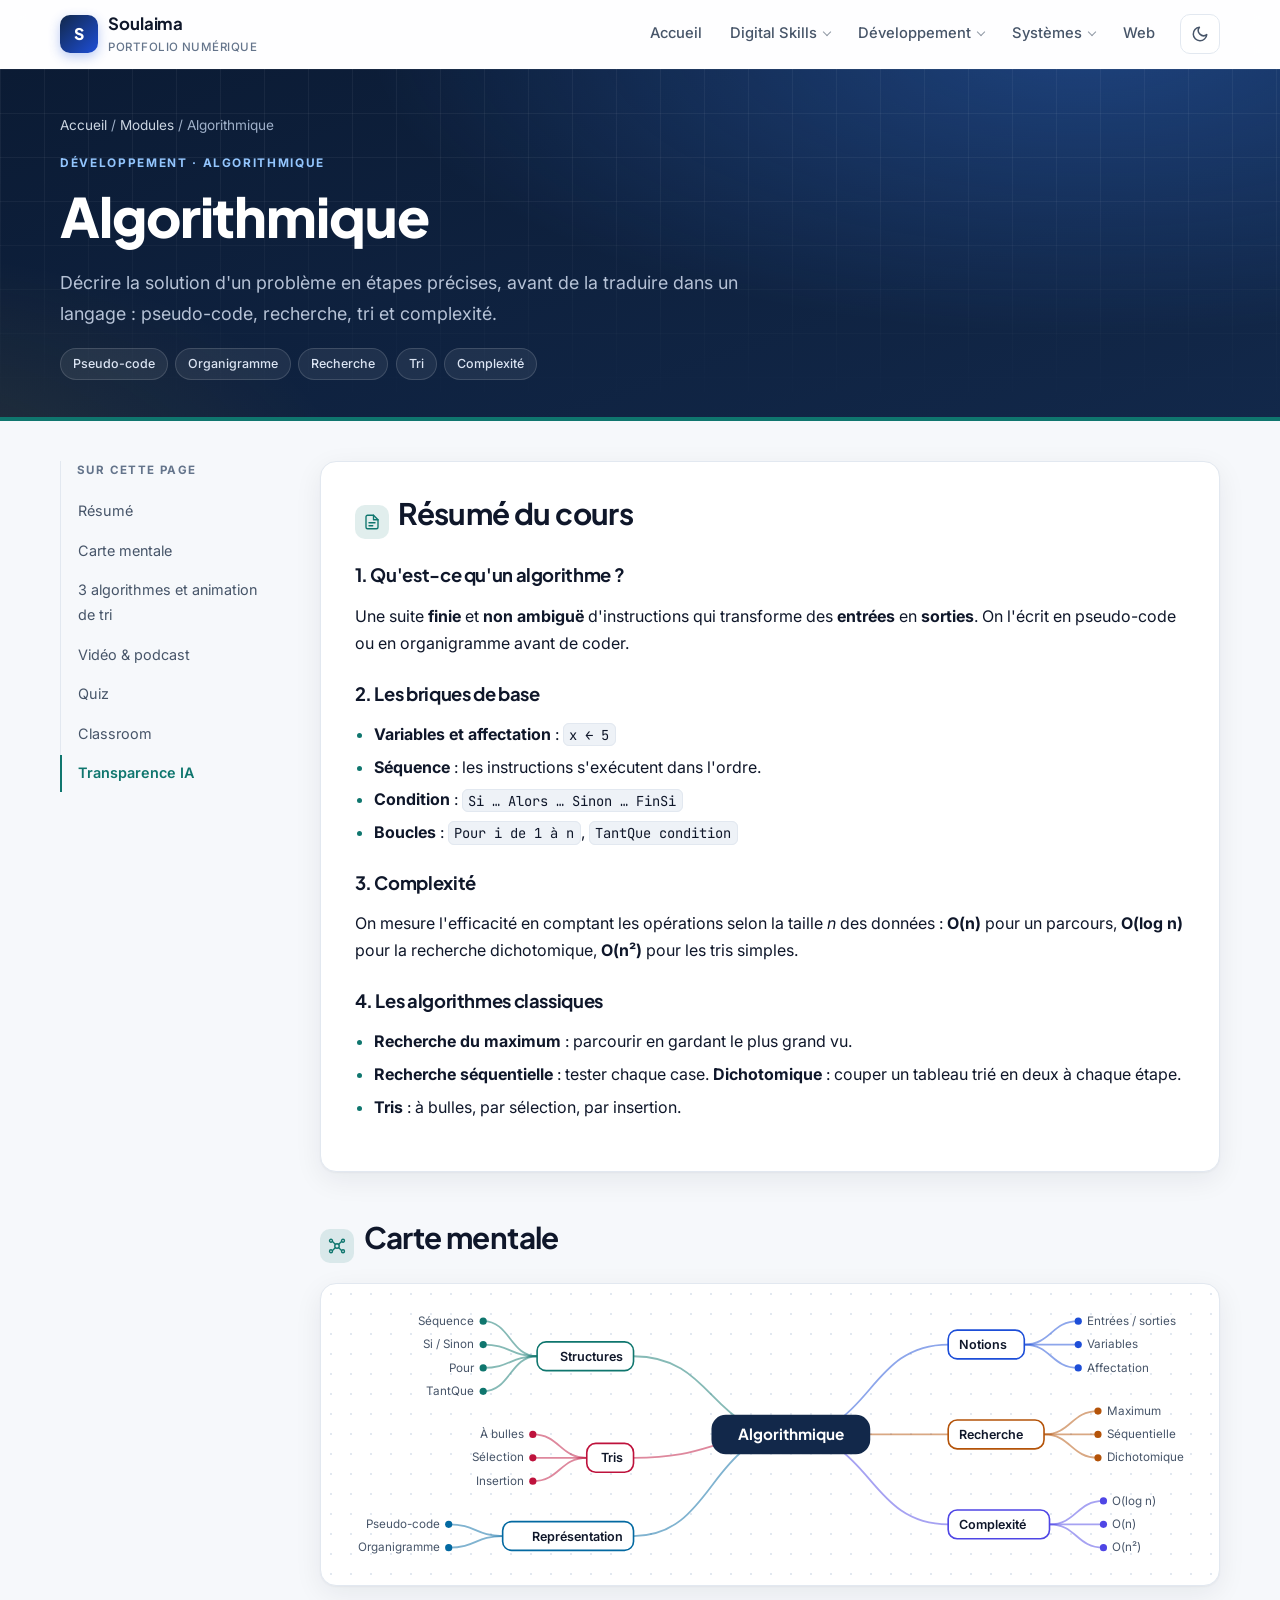
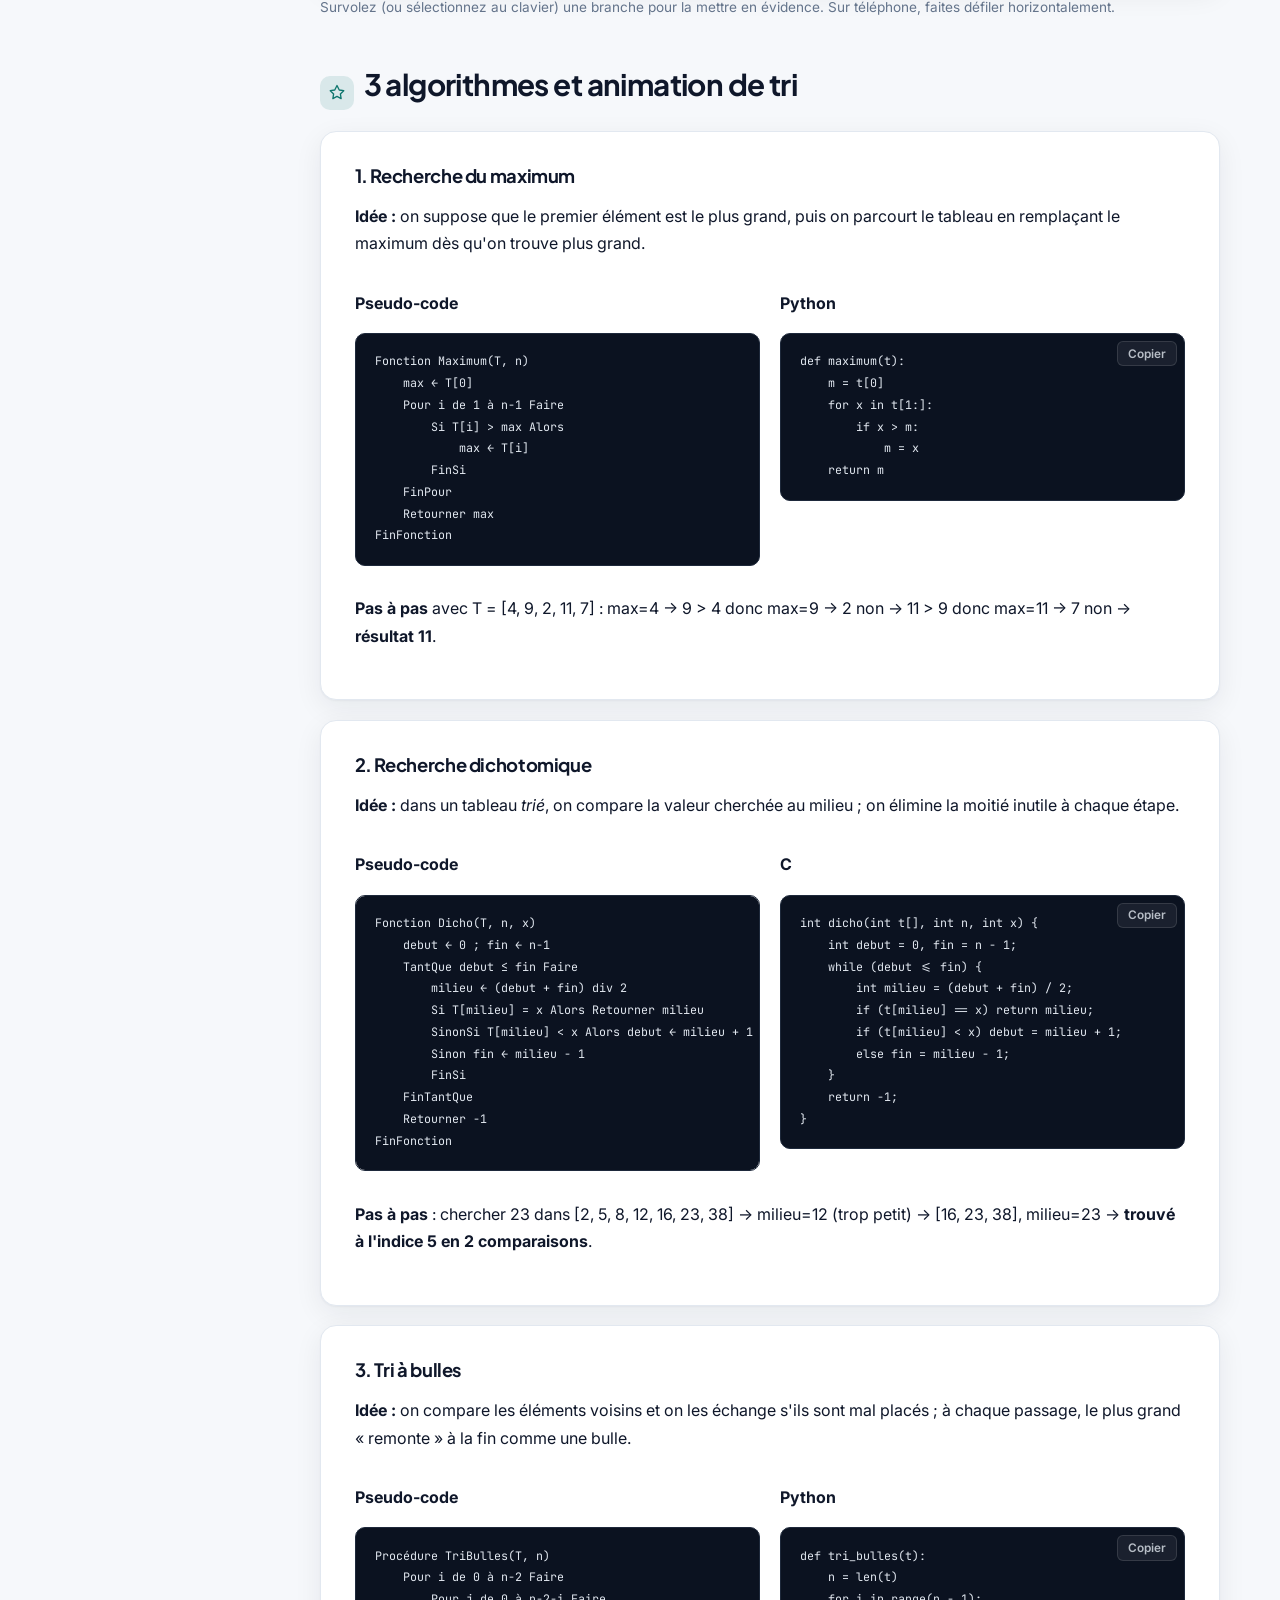
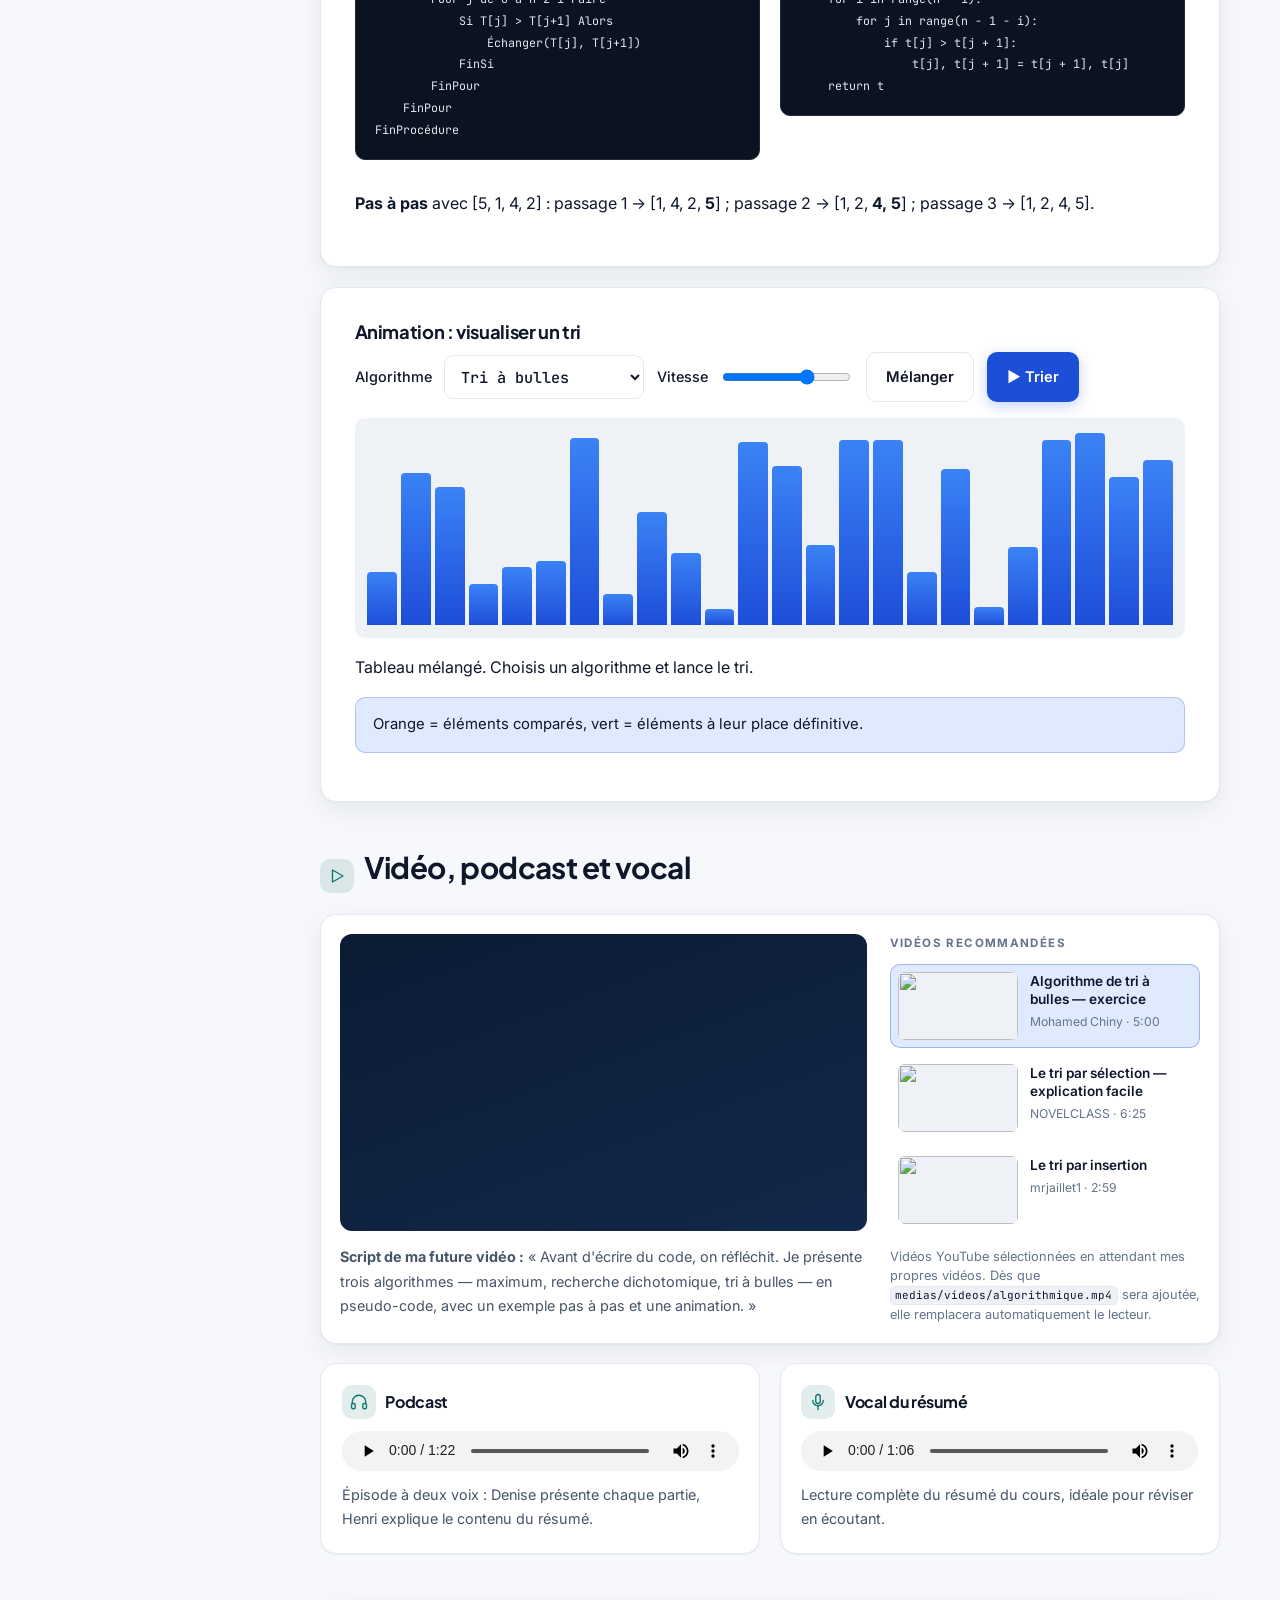
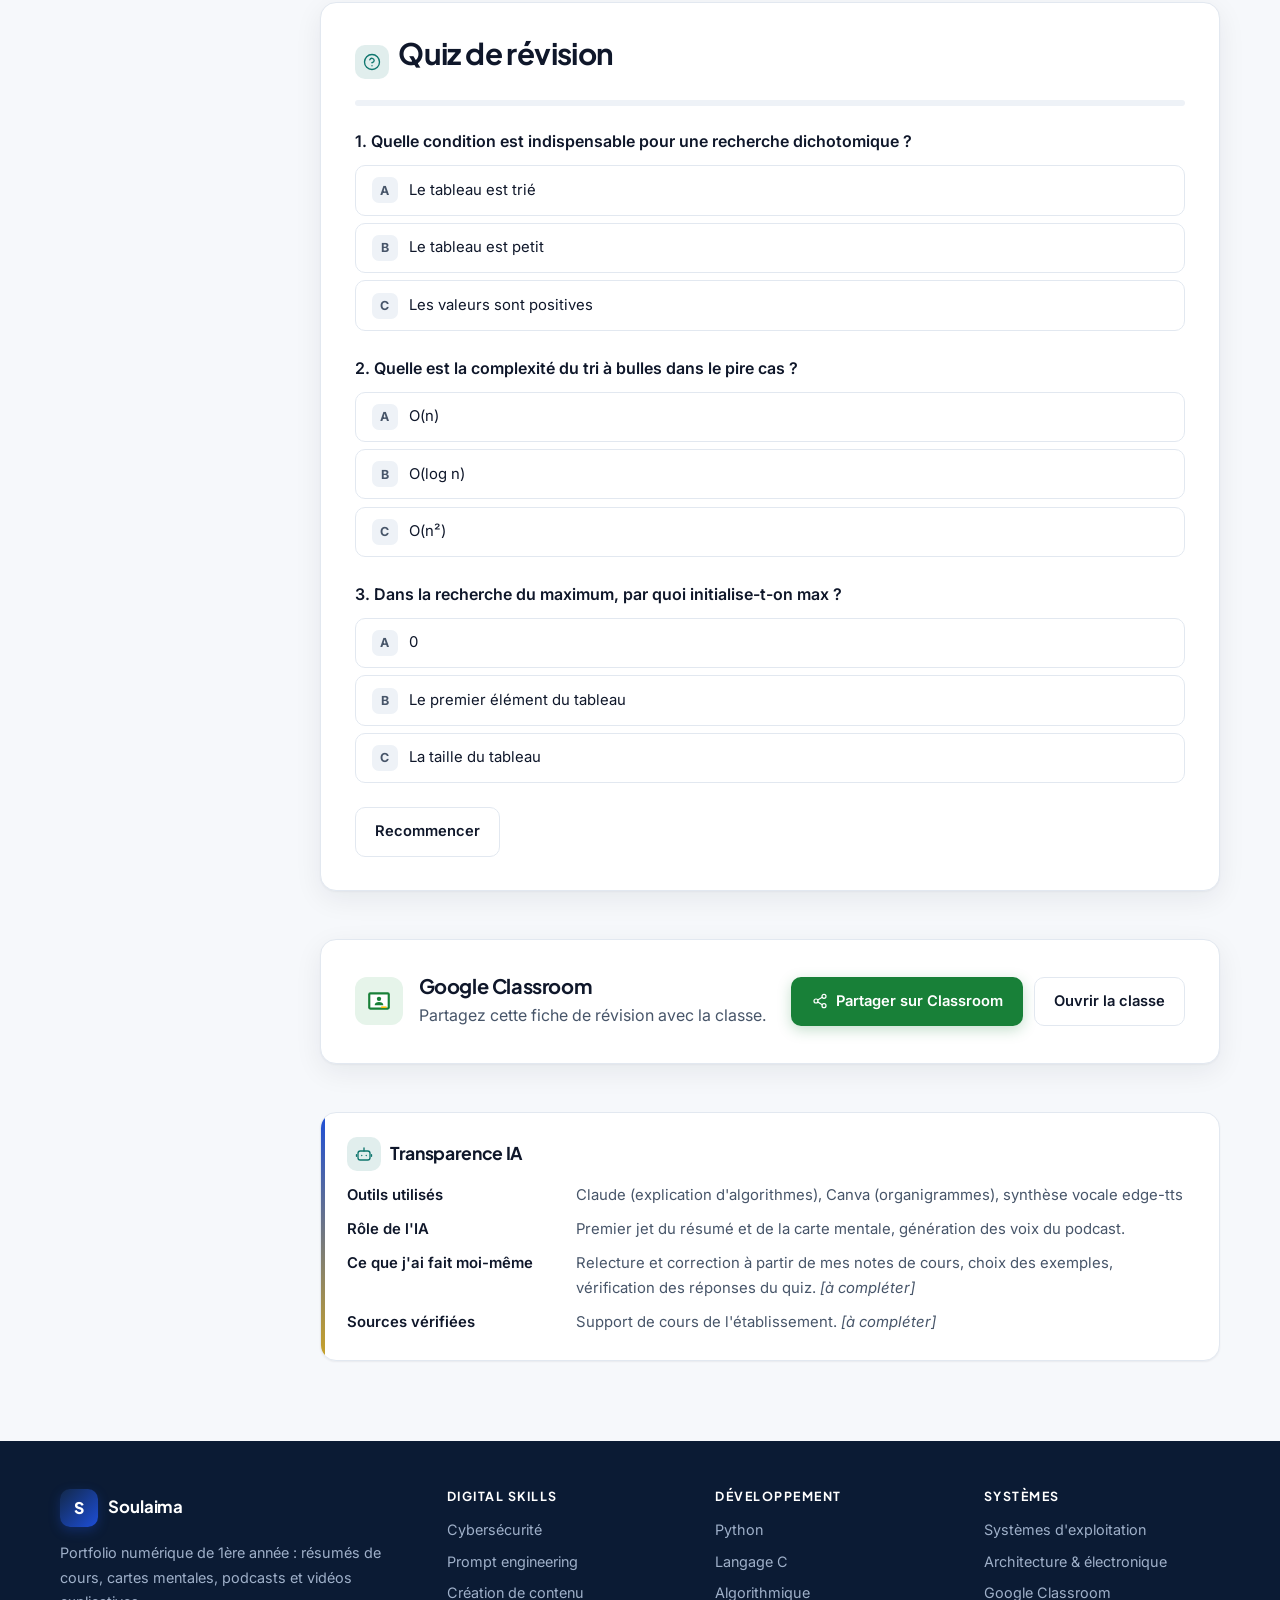
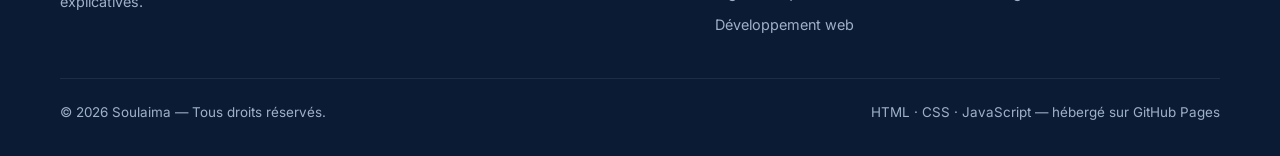
==== commit 6d02fcba: "Intégration des images dans les pages" ====
--- a/developpement/algorithmique.html
+++ b/developpement/algorithmique.html
@@ -6,6 +6,10 @@
   <title>Algorithmique — Soulaima</title>
   <meta name="description" content="Décrire la solution d'un problème en étapes précises, avant de la traduire dans un langage : pseudo-code, recherche, tri et complexité.">
   <meta name="theme-color" content="#0b1b34">
+  <link rel="icon" href="../medias/images/favicon.svg" type="image/svg+xml">
+  <meta property="og:title" content="Algorithmique — Soulaima">
+  <meta property="og:description" content="Décrire la solution d'un problème en étapes précises, avant de la traduire dans un langage : pseudo-code, recherche, tri et complexité.">
+  <meta property="og:image" content="../medias/images/og-image.svg">
   <link rel="preconnect" href="https://fonts.googleapis.com">
   <link rel="preconnect" href="https://fonts.gstatic.com" crossorigin>
   <link href="https://fonts.googleapis.com/css2?family=Inter:wght@400;500;600;700&family=Plus+Jakarta+Sans:wght@600;700;800&family=JetBrains+Mono:wght@400;600&display=swap" rel="stylesheet">
--- a/css/style.css
+++ b/css/style.css
@@ -395,6 +395,12 @@
 .play-icon svg { width: 20px; height: 20px; margin-left: 3px; }
 audio { width: 100%; height: 40px; }
 
+/* Captures et illustrations */
+.shot { margin: .6rem 0 0; }
+.shot img { display: block; width: 100%; height: auto; border-radius: 12px; border: 1px solid var(--line); box-shadow: var(--shadow); background: var(--navy); }
+.shot a { display: block; }
+.shot figcaption { font-size: .8rem; color: var(--ink-mute); margin-top: .4rem; }
+
 /* Lecteur vidéo + playlist */
 .video-panel { display: grid; grid-template-columns: minmax(0, 1.7fr) minmax(0, 1fr); gap: 1.4rem; padding: 1.2rem; }
 .video-main .video-frame { border-radius: 12px; }
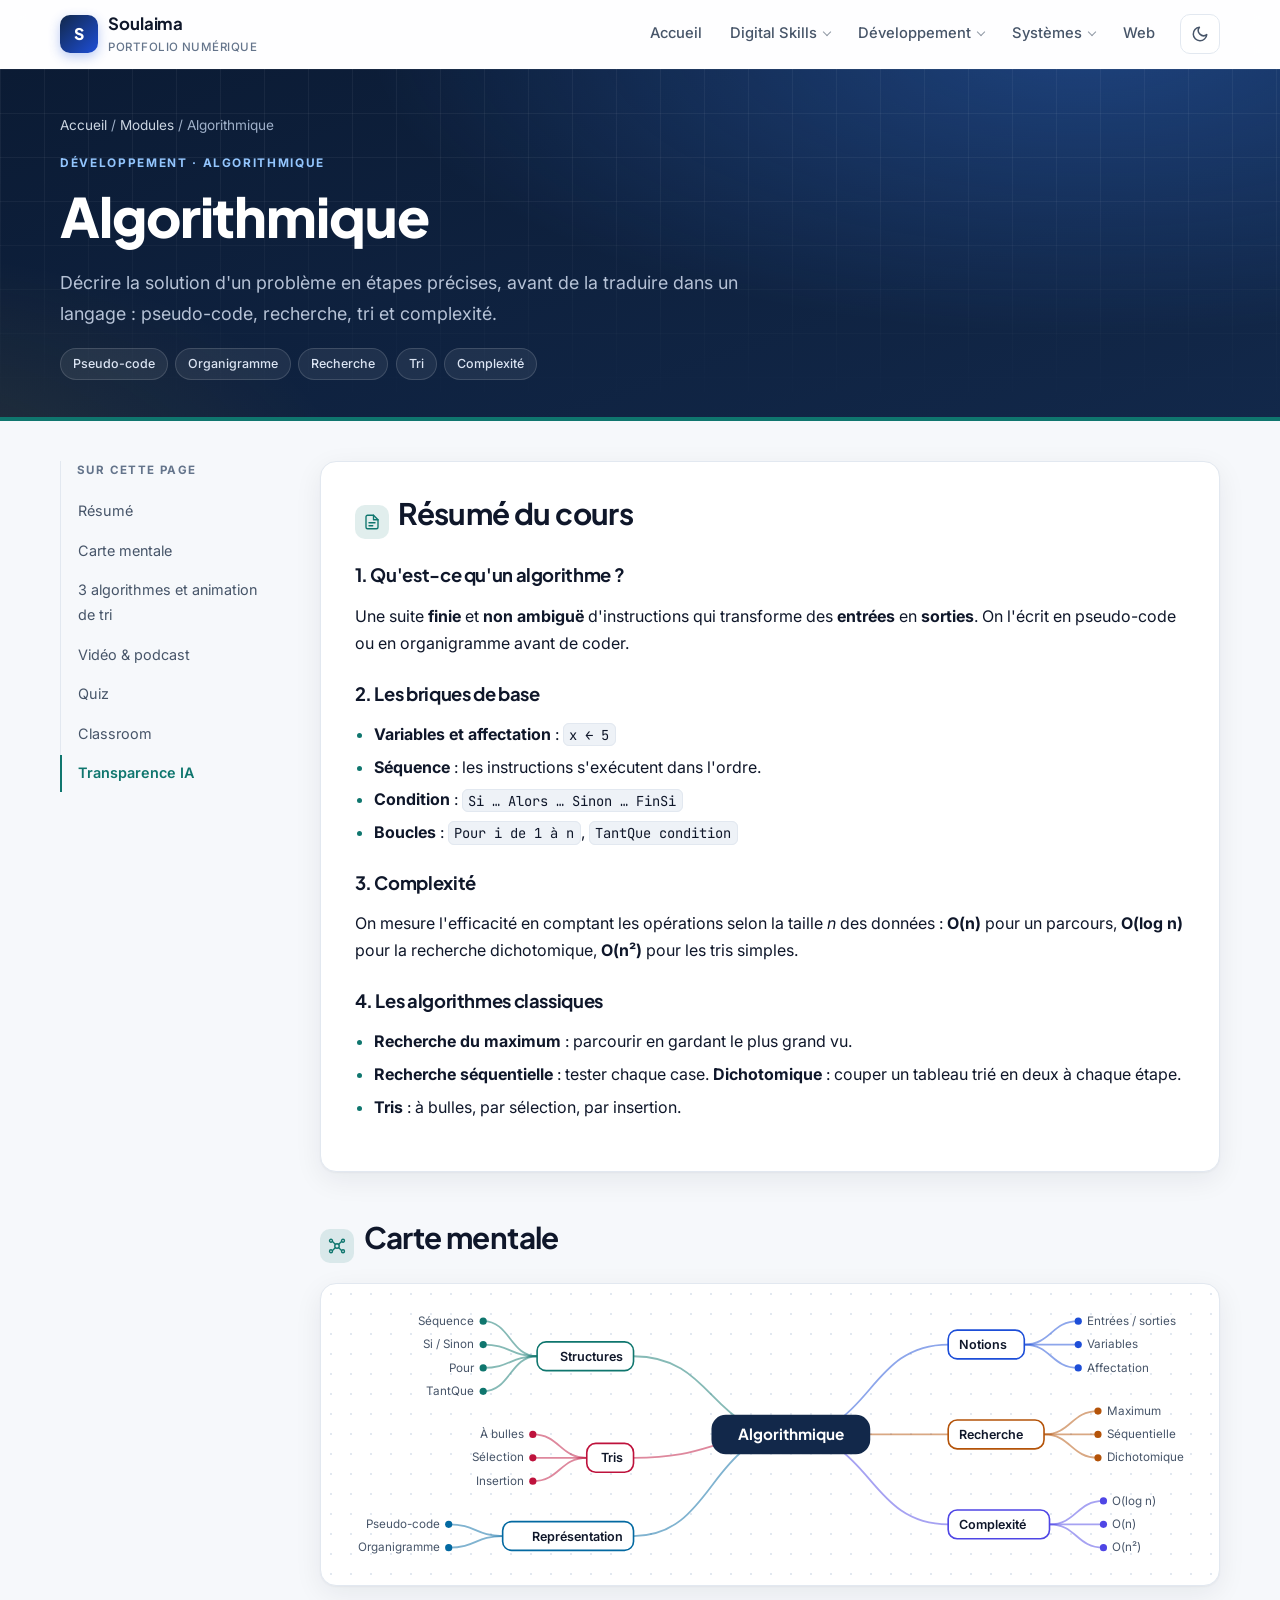
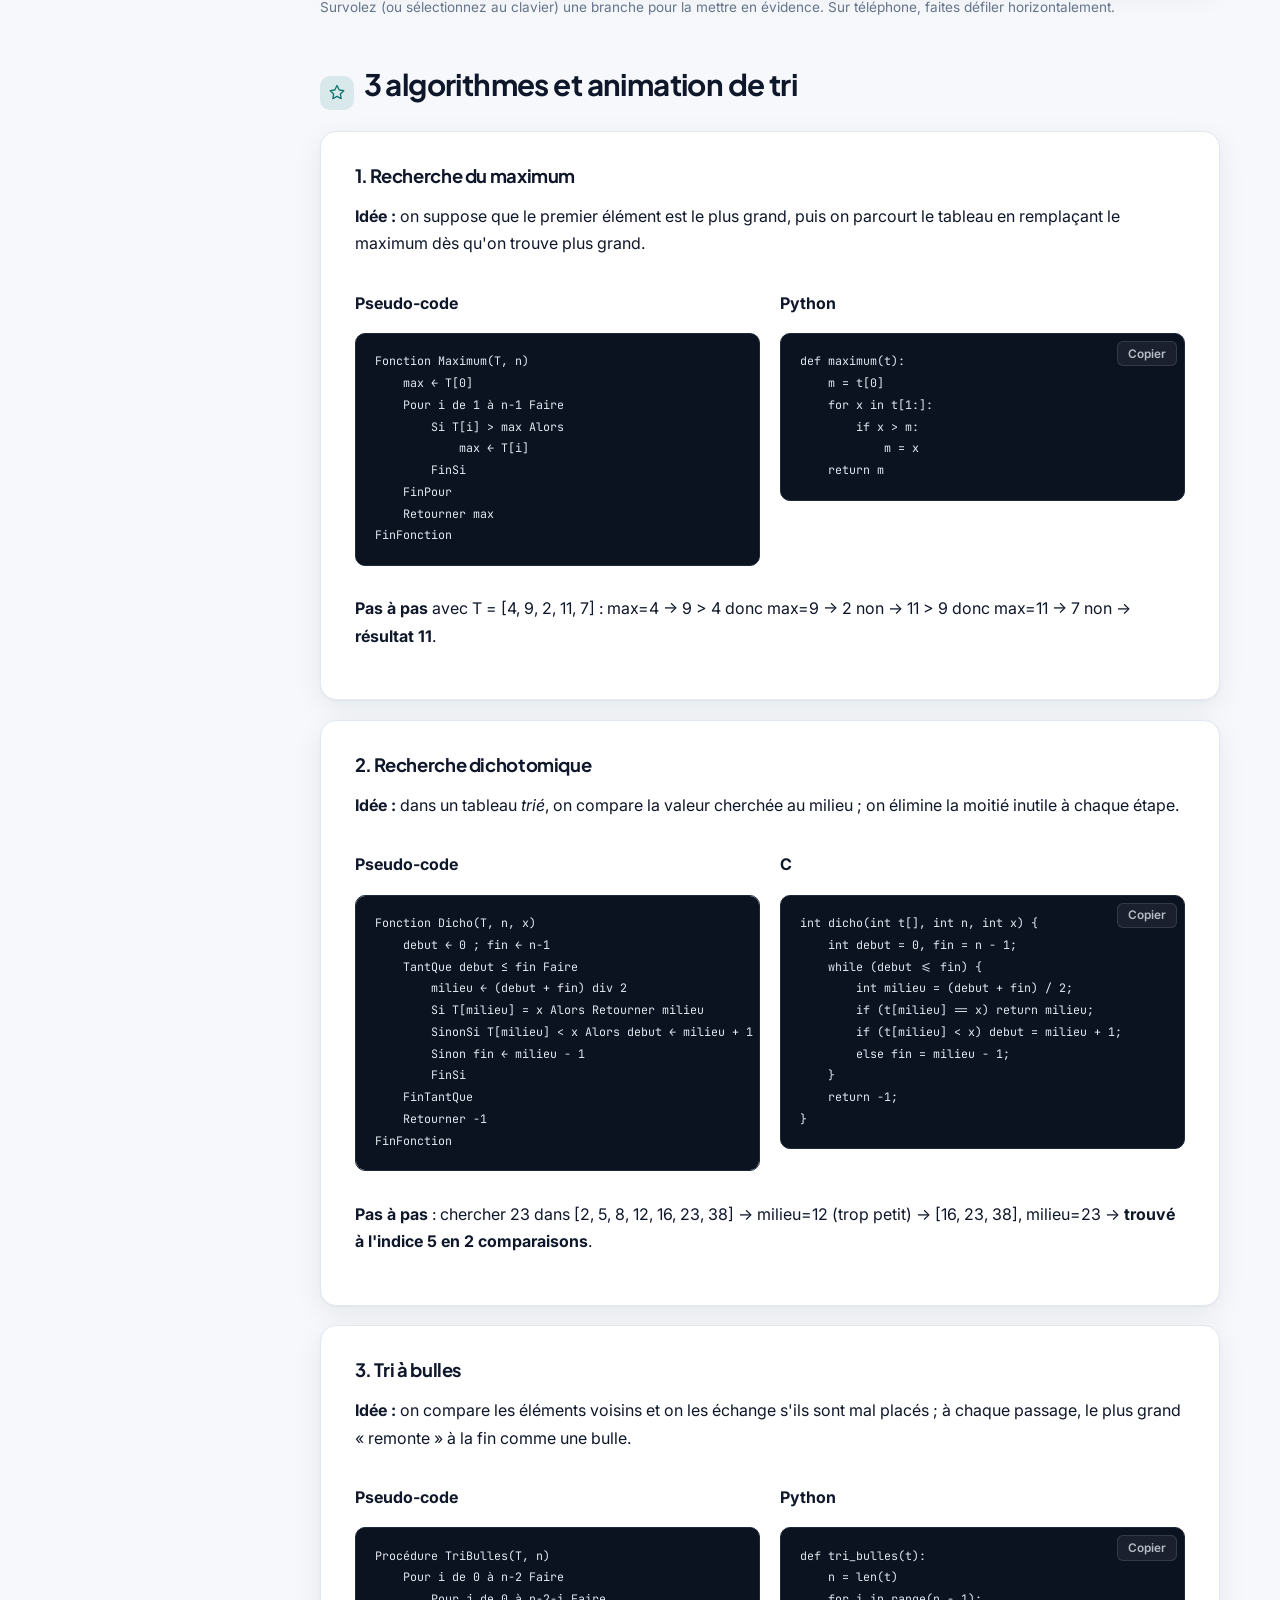
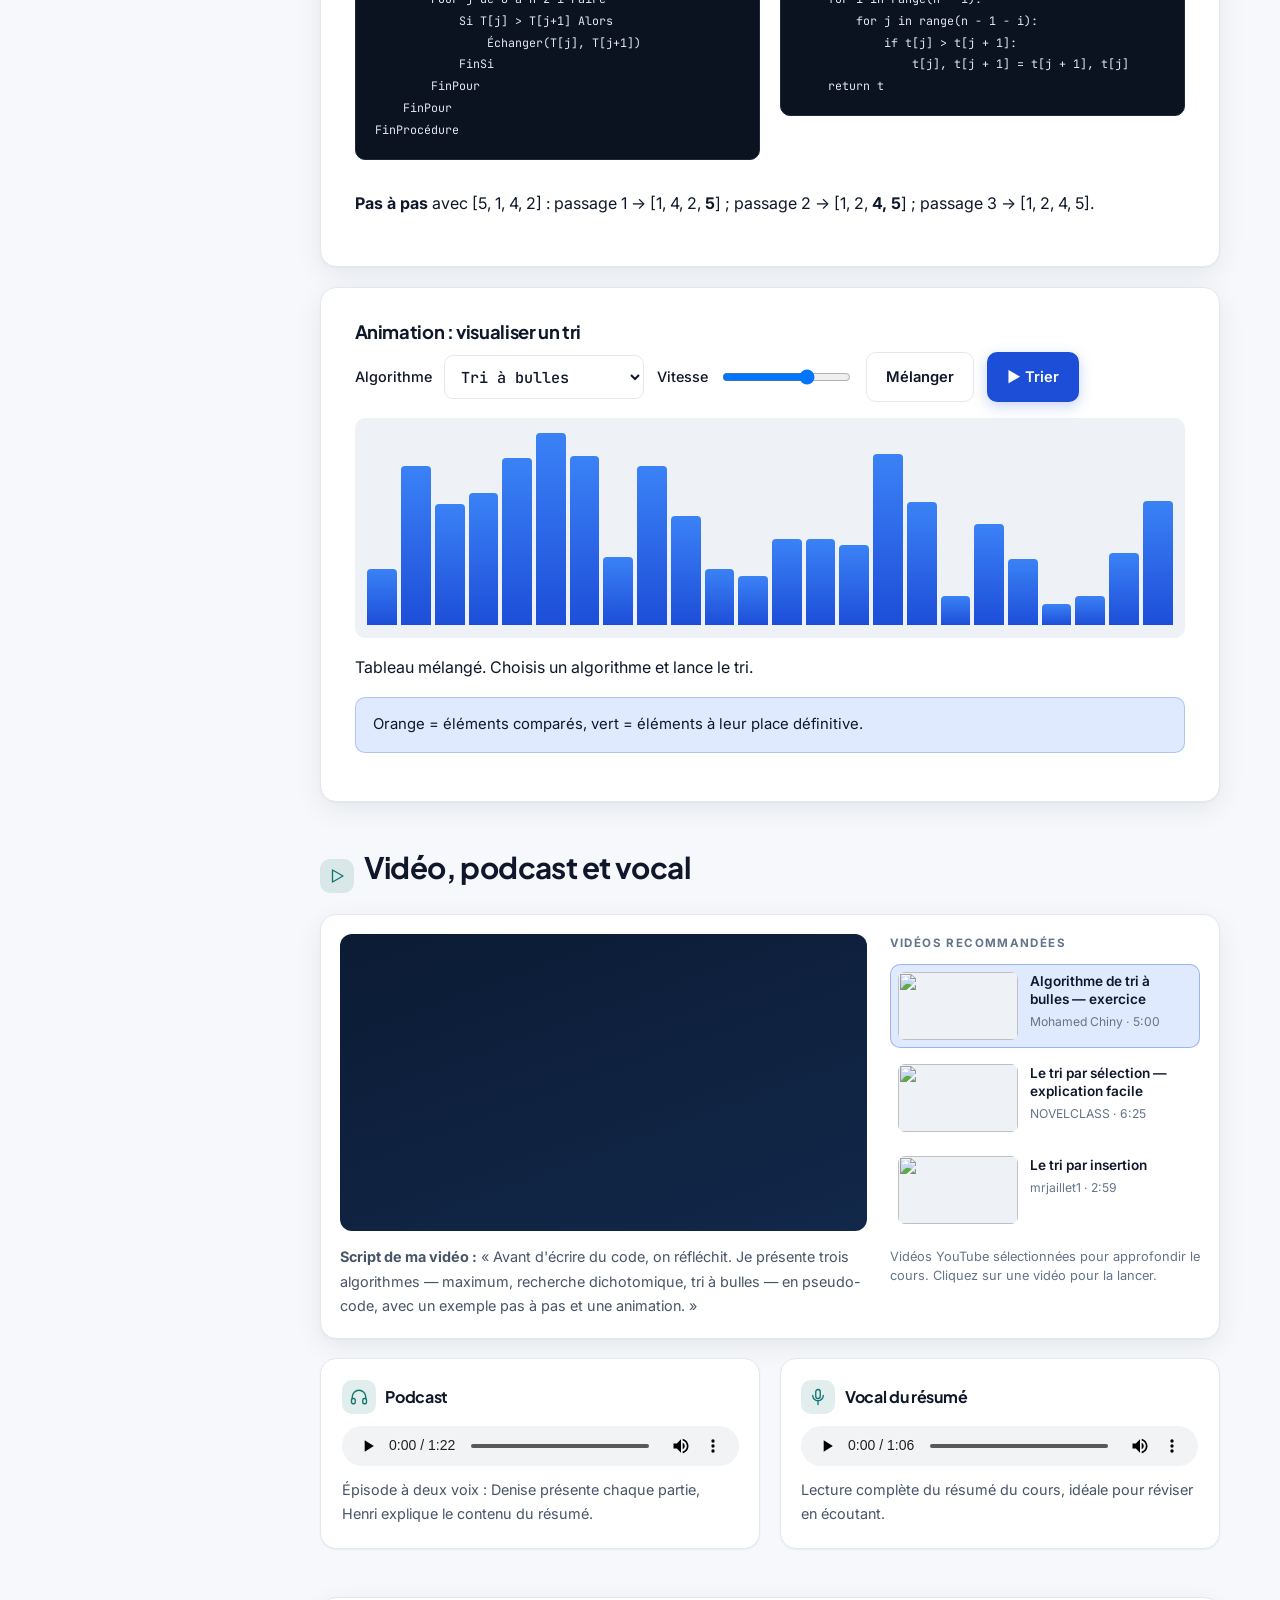
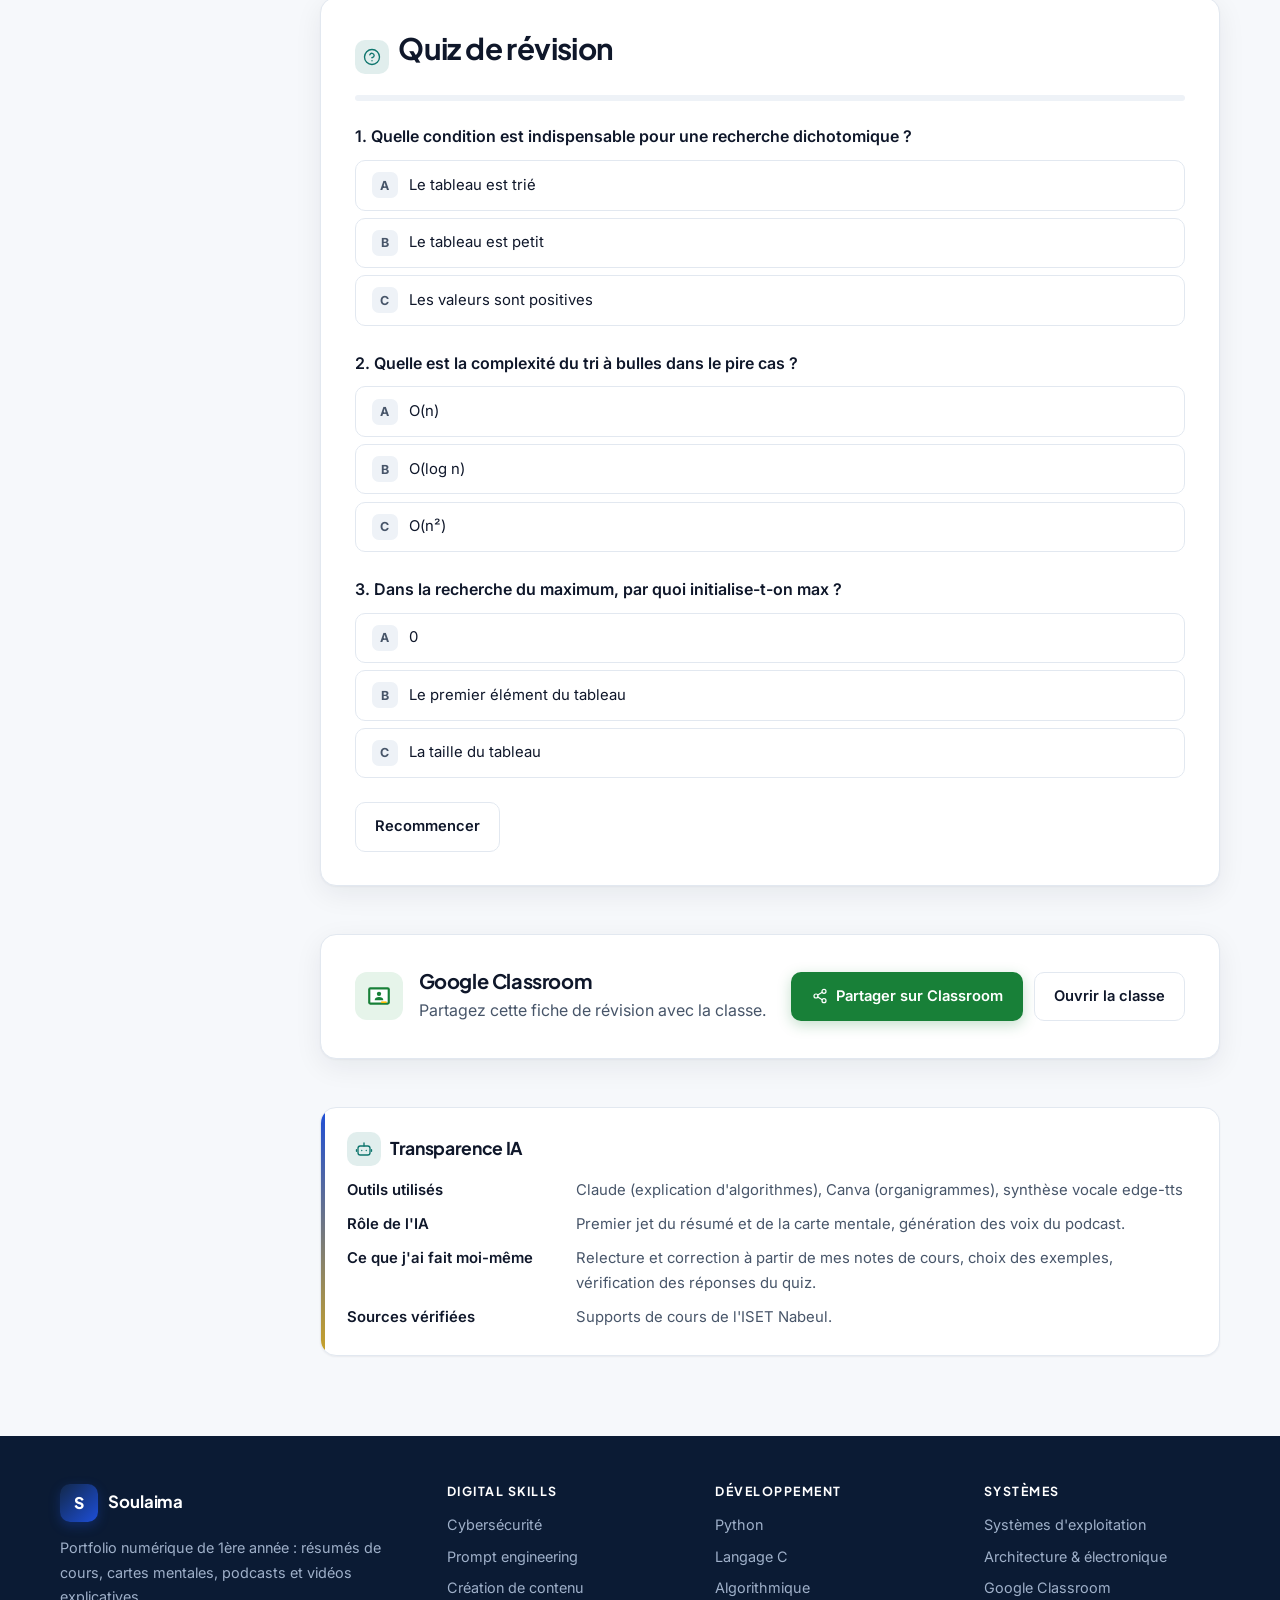
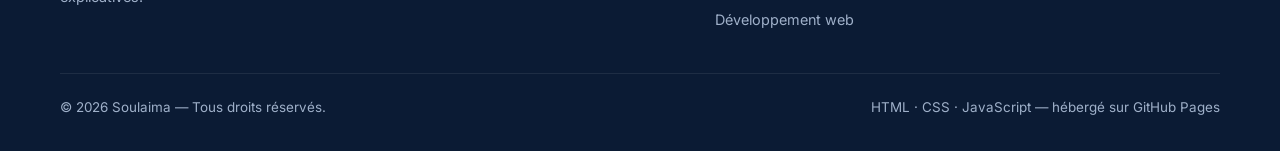
==== commit 0bcebfa5: "Textes finalisés sur toutes les pages" ====
--- a/developpement/algorithmique.html
+++ b/developpement/algorithmique.html
@@ -203,9 +203,9 @@
       <div class="card video-panel">
         <div class="video-main">
           <div class="video-frame" id="main-video" data-youtube="ZKmFYHRnG-0" data-video="../medias/videos/algorithmique.mp4" data-title="Vidéo : Algorithmique">
-            <span><span class="play-icon"><svg viewBox="0 0 24 24" fill="currentColor" aria-hidden="true"><polygon points="6 4 20 12 6 20"/></svg></span>Vidéo à venir</span>
+            <span><span class="play-icon"><svg viewBox="0 0 24 24" fill="currentColor" aria-hidden="true"><polygon points="6 4 20 12 6 20"/></svg></span>Chargement de la vidéo…</span>
           </div>
-          <p class="video-script"><strong>Script de ma future vidéo :</strong> « Avant d'écrire du code, on réfléchit. Je présente trois algorithmes — maximum, recherche dichotomique, tri à bulles — en pseudo-code, avec un exemple pas à pas et une animation. »</p>
+          <p class="video-script"><strong>Script de ma vidéo :</strong> « Avant d'écrire du code, on réfléchit. Je présente trois algorithmes — maximum, recherche dichotomique, tri à bulles — en pseudo-code, avec un exemple pas à pas et une animation. »</p>
         </div>
         <aside class="video-list" aria-label="Autres vidéos">
           <p class="video-list-title">Vidéos recommandées</p>
@@ -223,7 +223,7 @@
               <span><b>Le tri par insertion</b><small>mrjaillet1 · 2:59</small></span>
             </button></li>
           </ul>
-          <p class="video-note">Vidéos YouTube sélectionnées en attendant mes propres vidéos. Dès que <code>medias/videos/algorithmique.mp4</code> sera ajoutée, elle remplacera automatiquement le lecteur.</p>
+          <p class="video-note">Vidéos YouTube sélectionnées pour approfondir le cours. Cliquez sur une vidéo pour la lancer.</p>
         </aside>
       </div>
       <div class="media-grid" style="margin-top:1.2rem">
@@ -261,7 +261,6 @@
       </div>
       <div class="btn-row" style="margin:0">
         <a class="btn btn-classroom" data-classroom-share href="https://classroom.google.com/"><svg viewBox="0 0 24 24" fill="none" stroke="currentColor" stroke-width="1.8" stroke-linecap="round" stroke-linejoin="round" aria-hidden="true"><circle cx="18" cy="5" r="3"/><circle cx="6" cy="12" r="3"/><circle cx="18" cy="19" r="3"/><path d="M8.6 13.5l6.8 4M15.4 6.5l-6.8 4"/></svg>Partager sur Classroom</a>
-        <!-- Remplacer par le lien de la classe : https://classroom.google.com/c/XXXXXXXX -->
         <a class="btn btn-ghost" href="https://classroom.google.com/" target="_blank" rel="noopener">Ouvrir la classe</a>
       </div>
     </section>
@@ -271,8 +270,8 @@
       <dl>
         <dt>Outils utilisés</dt><dd>Claude (explication d'algorithmes), Canva (organigrammes), synthèse vocale edge-tts</dd>
         <dt>Rôle de l'IA</dt><dd>Premier jet du résumé et de la carte mentale, génération des voix du podcast.</dd>
-        <dt>Ce que j'ai fait moi-même</dt><dd>Relecture et correction à partir de mes notes de cours, choix des exemples, vérification des réponses du quiz. <em>[à compléter]</em></dd>
-        <dt>Sources vérifiées</dt><dd>Support de cours de l'établissement. <em>[à compléter]</em></dd>
+        <dt>Ce que j'ai fait moi-même</dt><dd>Relecture et correction à partir de mes notes de cours, choix des exemples, vérification des réponses du quiz.</dd>
+        <dt>Sources vérifiées</dt><dd>Supports de cours de l'ISET Nabeul.</dd>
       </dl>
     </section>
     </div>
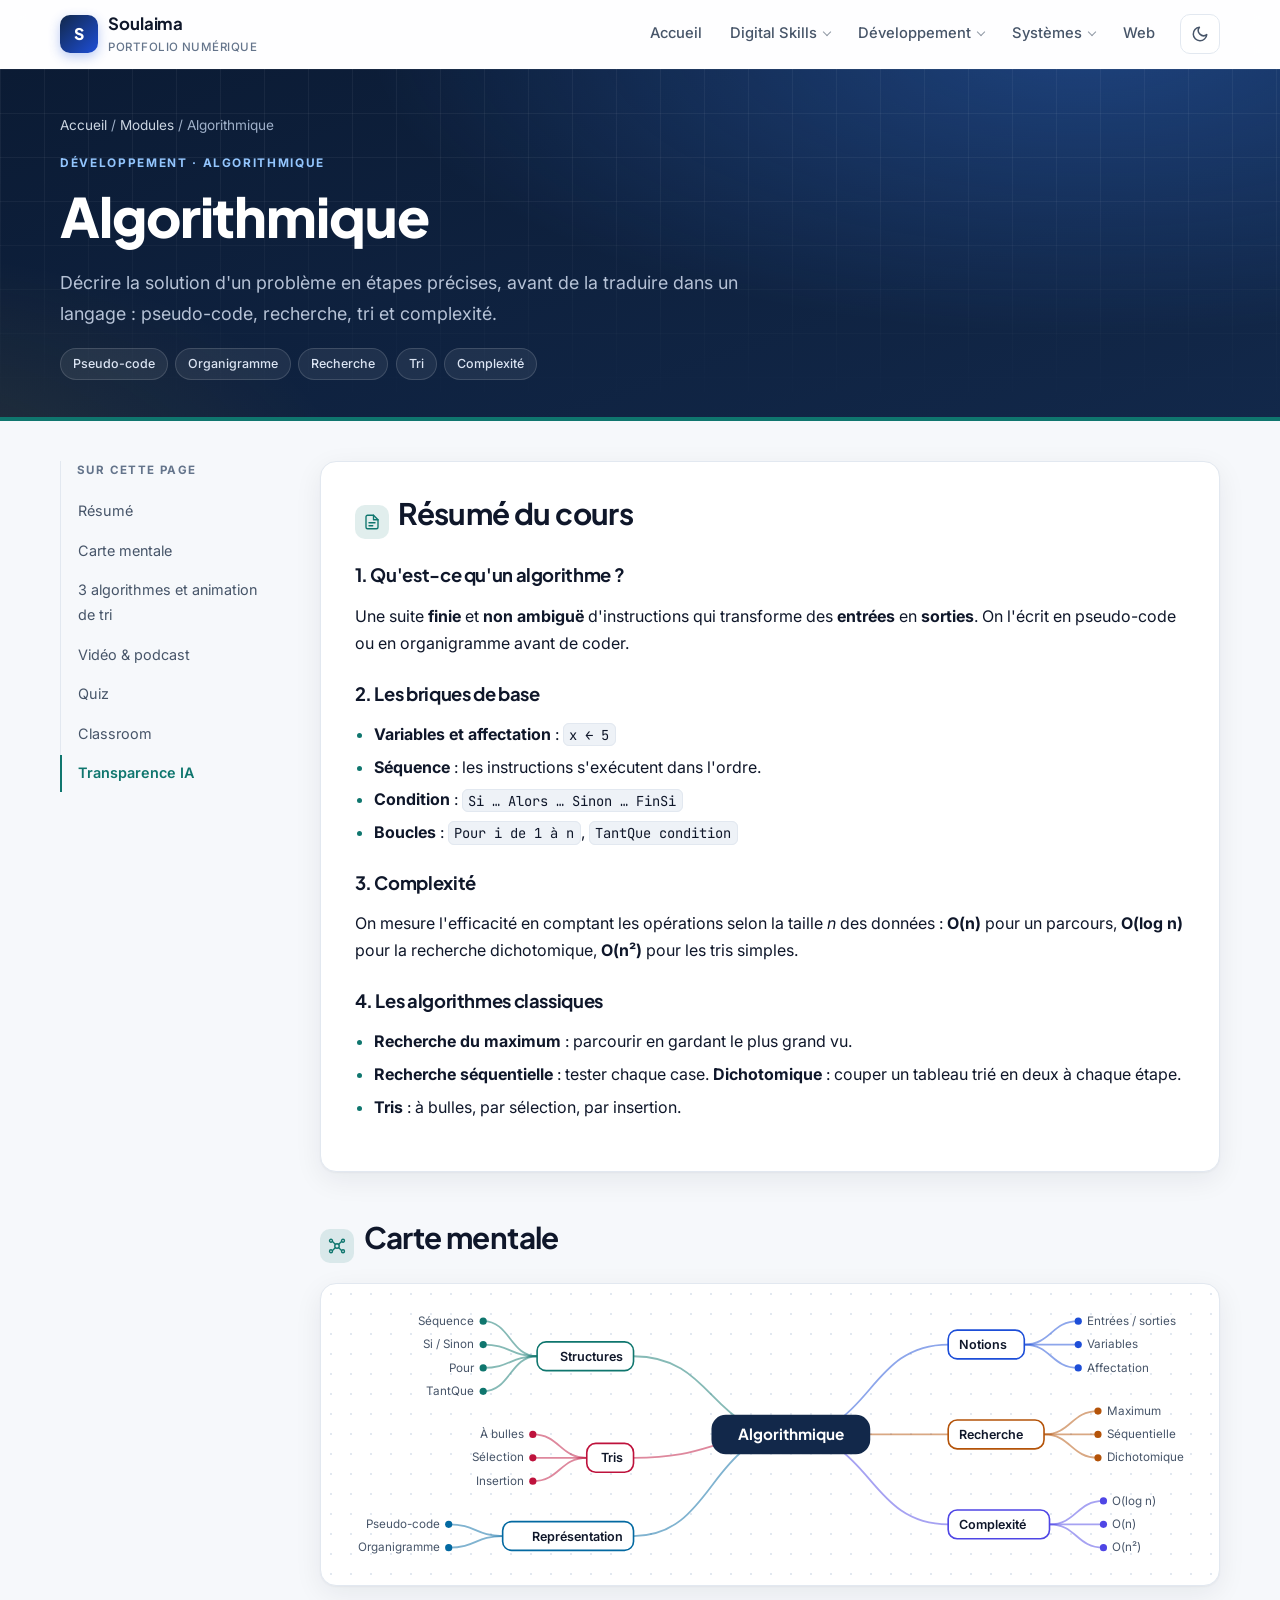
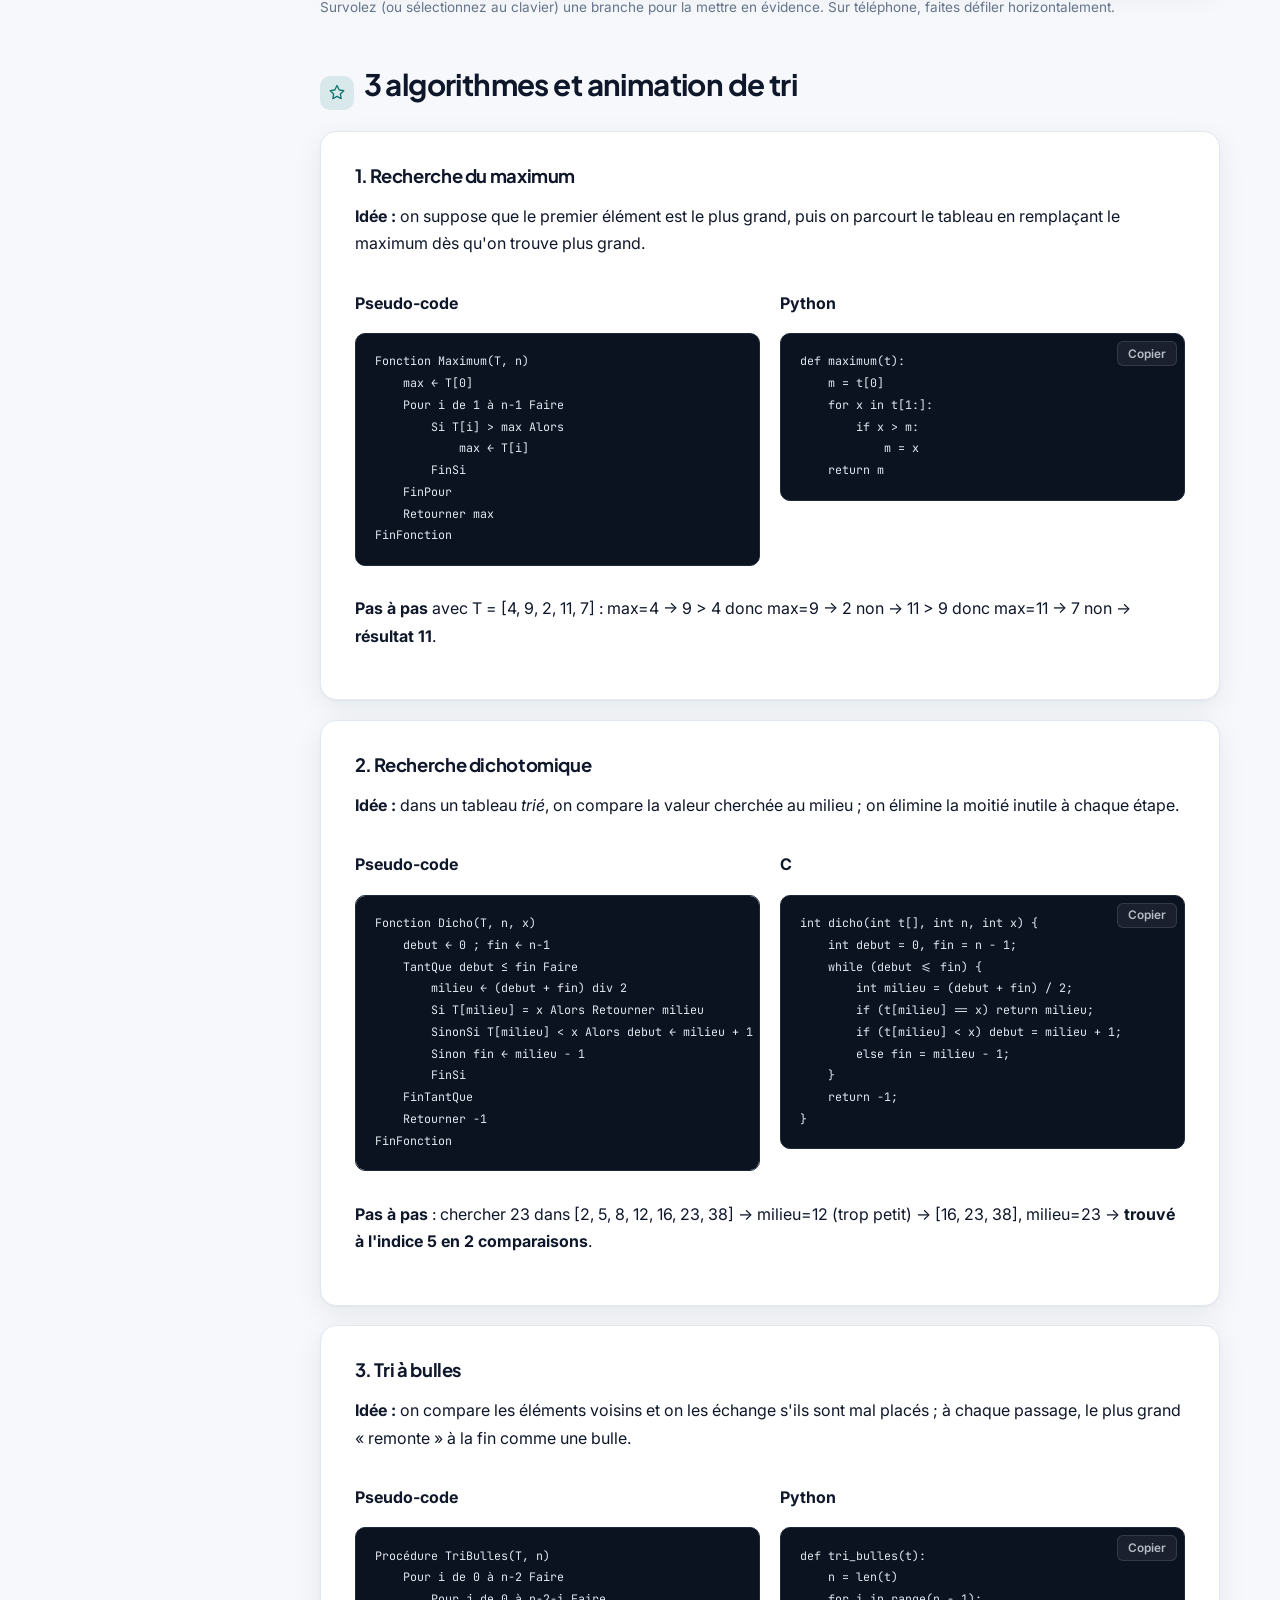
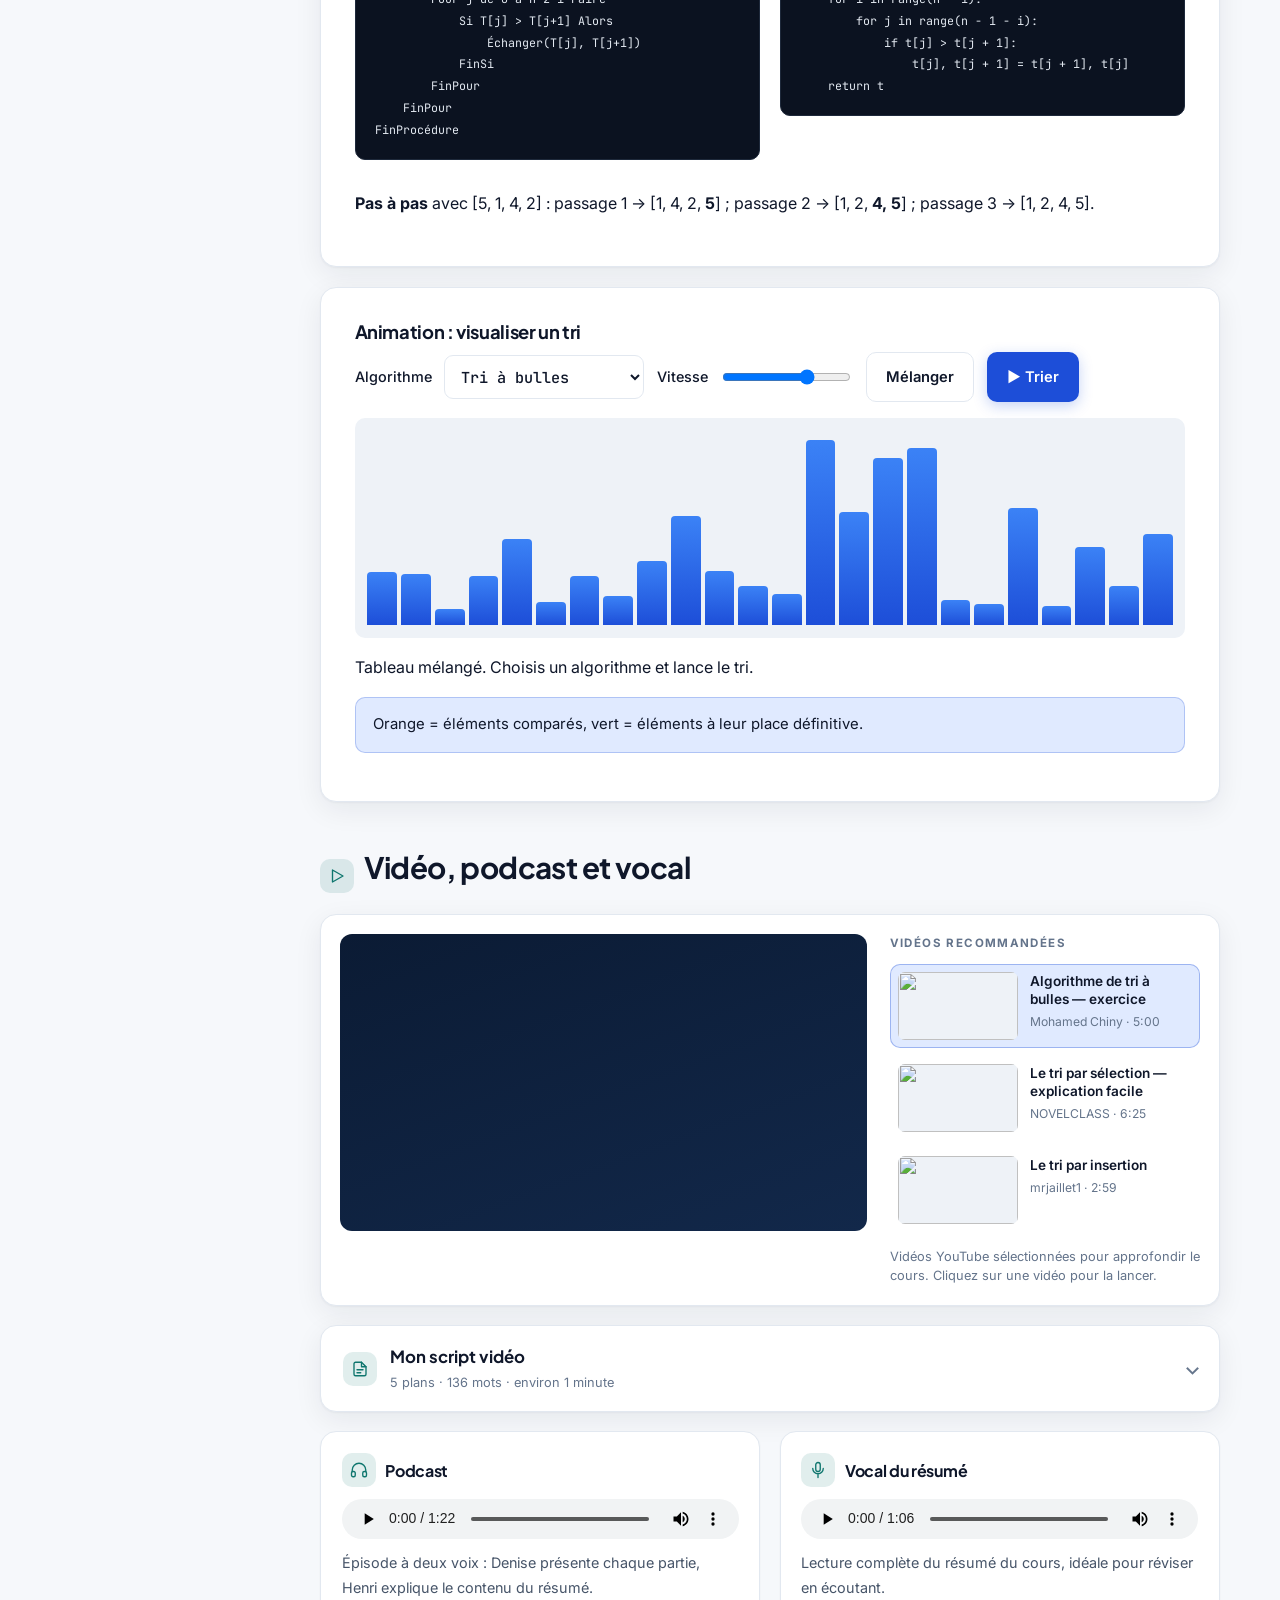
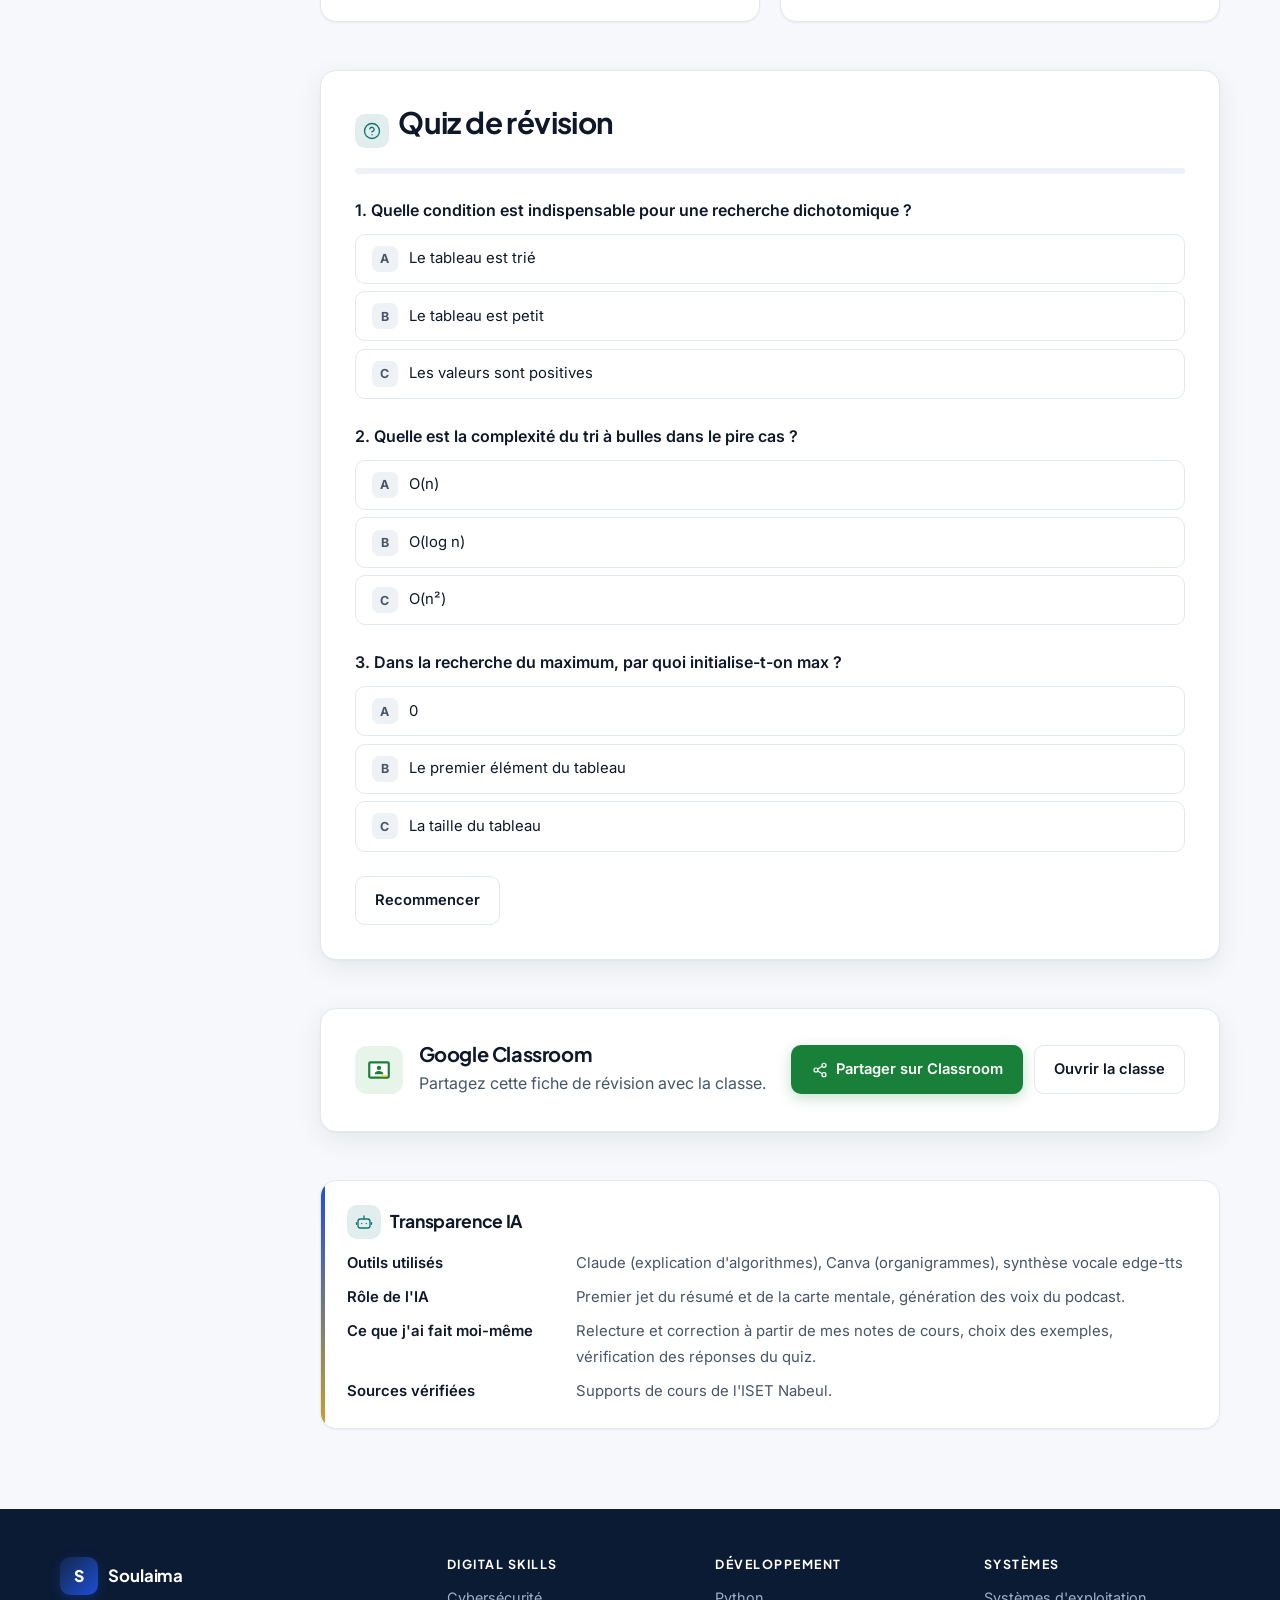
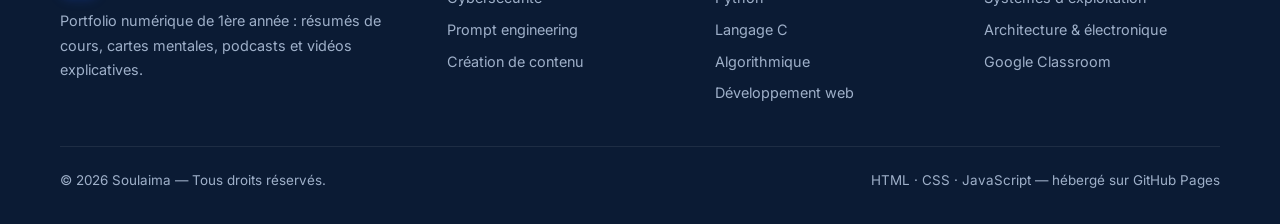
==== commit 7272c3f5: "Scripts vidéo complets découpés en plans pour chaque module" ====
--- a/developpement/algorithmique.html
+++ b/developpement/algorithmique.html
@@ -205,7 +205,6 @@
           <div class="video-frame" id="main-video" data-youtube="ZKmFYHRnG-0" data-video="../medias/videos/algorithmique.mp4" data-title="Vidéo : Algorithmique">
             <span><span class="play-icon"><svg viewBox="0 0 24 24" fill="currentColor" aria-hidden="true"><polygon points="6 4 20 12 6 20"/></svg></span>Chargement de la vidéo…</span>
           </div>
-          <p class="video-script"><strong>Script de ma vidéo :</strong> « Avant d'écrire du code, on réfléchit. Je présente trois algorithmes — maximum, recherche dichotomique, tri à bulles — en pseudo-code, avec un exemple pas à pas et une animation. »</p>
         </div>
         <aside class="video-list" aria-label="Autres vidéos">
           <p class="video-list-title">Vidéos recommandées</p>
@@ -226,6 +225,21 @@
           <p class="video-note">Vidéos YouTube sélectionnées pour approfondir le cours. Cliquez sur une vidéo pour la lancer.</p>
         </aside>
       </div>
+      <details class="card script-box" id="script">
+        <summary>
+          <span class="h-icon"><svg viewBox="0 0 24 24" fill="none" stroke="currentColor" stroke-width="1.8" stroke-linecap="round" stroke-linejoin="round" aria-hidden="true"><path d="M14 3H6a2 2 0 0 0-2 2v14a2 2 0 0 0 2 2h12a2 2 0 0 0 2-2V9z"/><path d="M14 3v6h6M8 13h8M8 17h5"/></svg></span>
+          <span><b>Mon script vidéo</b><small>5 plans · 136 mots · environ 1 minute</small></span>
+        </summary>
+        <p class="script-intro">Le texte de ma propre vidéo explicative, écrit et relu par moi, découpé plan par plan. Il sert de narration pour l'enregistrement et de script pour l'avatar HeyGen.</p>
+        <ol class="script-plans">
+          <li><span class="plan-label"><b>Accroche</b><time>0:00</time></span><p>Avant d&#x27;écrire une seule ligne de code, il faut réfléchir à la méthode : c&#x27;est l&#x27;algorithmique. Voici trois algorithmes essentiels.</p></li>
+          <li><span class="plan-label"><b>Idée 1</b><time>0:08</time></span><p>Le premier : trouver le maximum d&#x27;un tableau. On suppose que le premier élément est le plus grand, puis on parcourt le tableau en le remplaçant dès qu&#x27;on trouve mieux.</p></li>
+          <li><span class="plan-label"><b>Idée 2</b><time>0:22</time></span><p>Le deuxième : la recherche dichotomique. Dans un tableau trié, on regarde le milieu et on élimine la moitié inutile à chaque étape. Résultat : on trouve très vite, même dans un grand tableau.</p></li>
+          <li><span class="plan-label"><b>Idée 3</b><time>0:36</time></span><p>Le troisième : le tri à bulles. On compare les voisins et on les échange s&#x27;ils sont mal placés. À chaque passage, le plus grand remonte à la fin, comme une bulle.</p></li>
+          <li><span class="plan-label"><b>Conclusion</b><time>0:50</time></span><p>Un algorithme, c&#x27;est une recette précise. Essaie l&#x27;animation de tri sur ma page pour voir ces étapes en direct !</p></li>
+        </ol>
+        <button class="btn btn-ghost copy-script" type="button">Copier le script</button>
+      </details>
       <div class="media-grid" style="margin-top:1.2rem">
         <article class="media-card">
           <h3><span class="h-icon"><svg viewBox="0 0 24 24" fill="none" stroke="currentColor" stroke-width="1.8" stroke-linecap="round" stroke-linejoin="round" aria-hidden="true"><path d="M3 14v-2a9 9 0 0 1 18 0v2"/><rect x="2" y="14" width="5" height="7" rx="2"/><rect x="17" y="14" width="5" height="7" rx="2"/></svg></span>Podcast</h3>
--- a/css/style.css
+++ b/css/style.css
@@ -395,6 +395,26 @@
 .play-icon svg { width: 20px; height: 20px; margin-left: 3px; }
 audio { width: 100%; height: 40px; }
 
+/* Script vidéo */
+.script-box { margin-top: 1.2rem; padding: 0; overflow: hidden; }
+.script-box summary { display: flex; align-items: center; gap: .8rem; padding: 1.1rem 1.4rem; cursor: pointer; list-style: none; }
+.script-box summary::-webkit-details-marker { display: none; }
+.script-box summary::after { content: ""; margin-left: auto; width: 9px; height: 9px; border-right: 2px solid var(--ink-mute); border-bottom: 2px solid var(--ink-mute); transform: rotate(45deg); transition: transform .2s; }
+.script-box[open] summary::after { transform: rotate(-135deg); }
+.script-box summary .h-icon { margin: 0; }
+.script-box summary b { display: block; font-family: var(--font-title); font-size: 1.05rem; }
+.script-box summary small { display: block; font-size: .8rem; color: var(--ink-mute); }
+.script-box summary:hover { background: var(--surface-2); }
+.script-intro { margin: 0 1.4rem 1rem; font-size: .9rem; color: var(--ink-soft); }
+.script-plans { list-style: none; margin: 0 1.4rem; padding: 0 0 0 1.4rem; border-left: 2px solid var(--line); display: grid; gap: 1rem; }
+.script-plans li { position: relative; }
+.script-plans li::before { content: ""; position: absolute; left: calc(-1.4rem - 6px); top: .45rem; width: 10px; height: 10px; border-radius: 50%; background: var(--mod, var(--accent)); box-shadow: 0 0 0 4px var(--surface); }
+.plan-label { display: flex; gap: .6rem; align-items: baseline; font-size: .78rem; text-transform: uppercase; letter-spacing: .08em; }
+.plan-label b { color: var(--mod, var(--accent)); }
+.plan-label time { font-family: var(--font-mono); color: var(--ink-mute); }
+.script-plans p { margin: .25rem 0 0; font-size: .96rem; line-height: 1.65; }
+.copy-script { margin: 1.2rem 1.4rem 1.4rem; }
+
 /* Captures et illustrations */
 .shot { margin: .6rem 0 0; }
 .shot img { display: block; width: 100%; height: auto; border-radius: 12px; border: 1px solid var(--line); box-shadow: var(--shadow); background: var(--navy); }
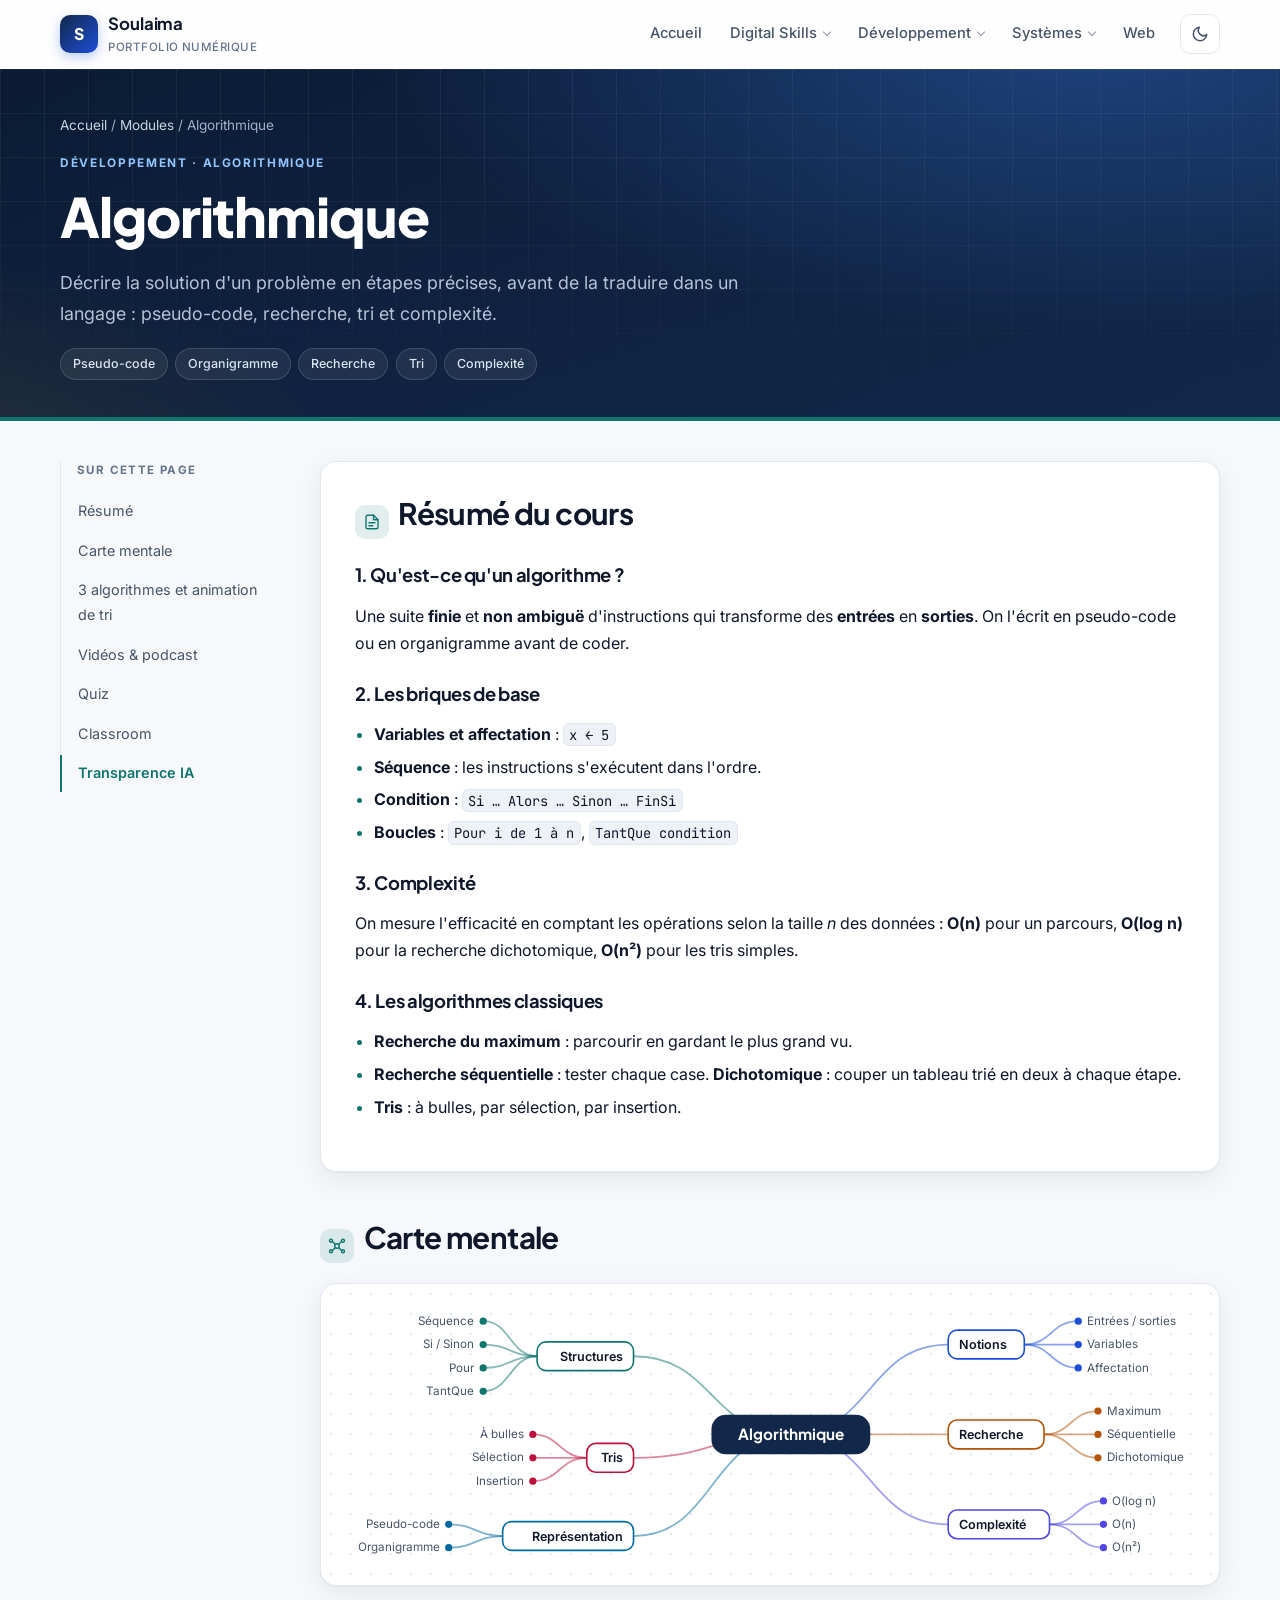
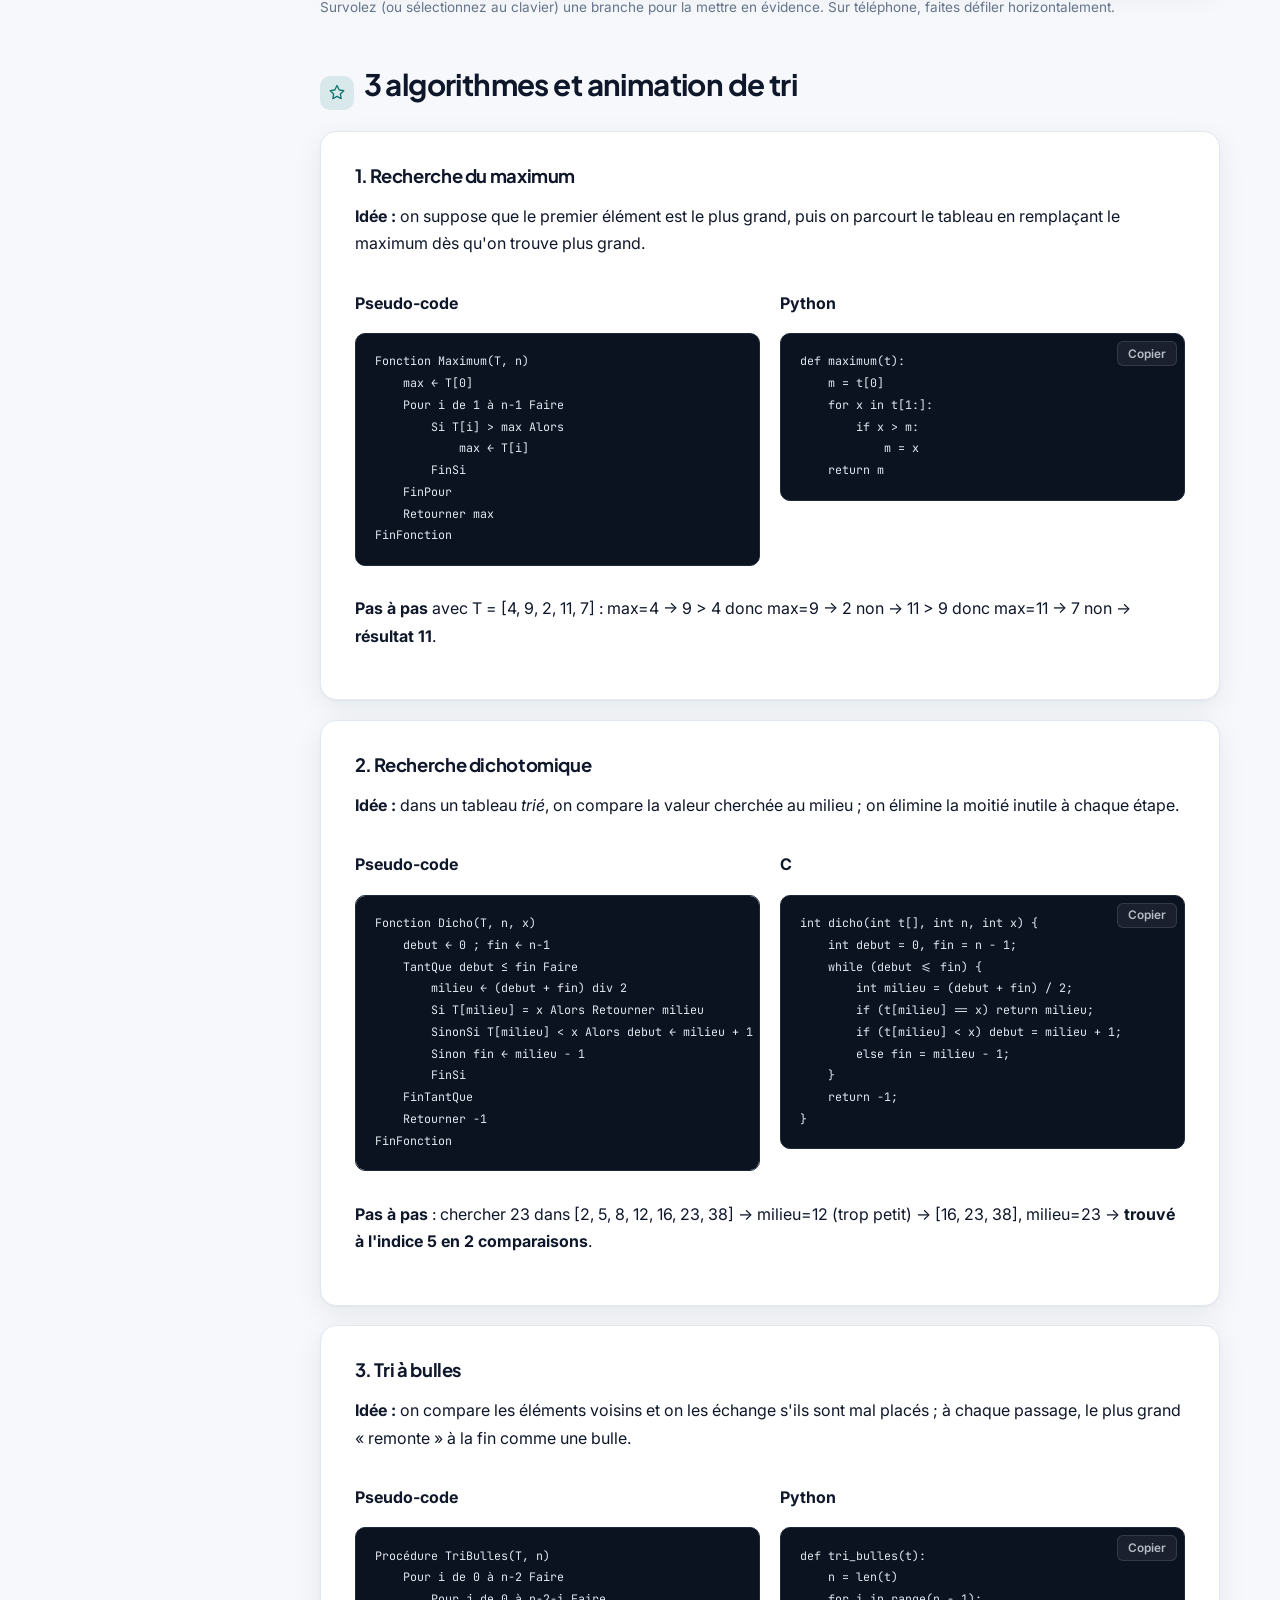
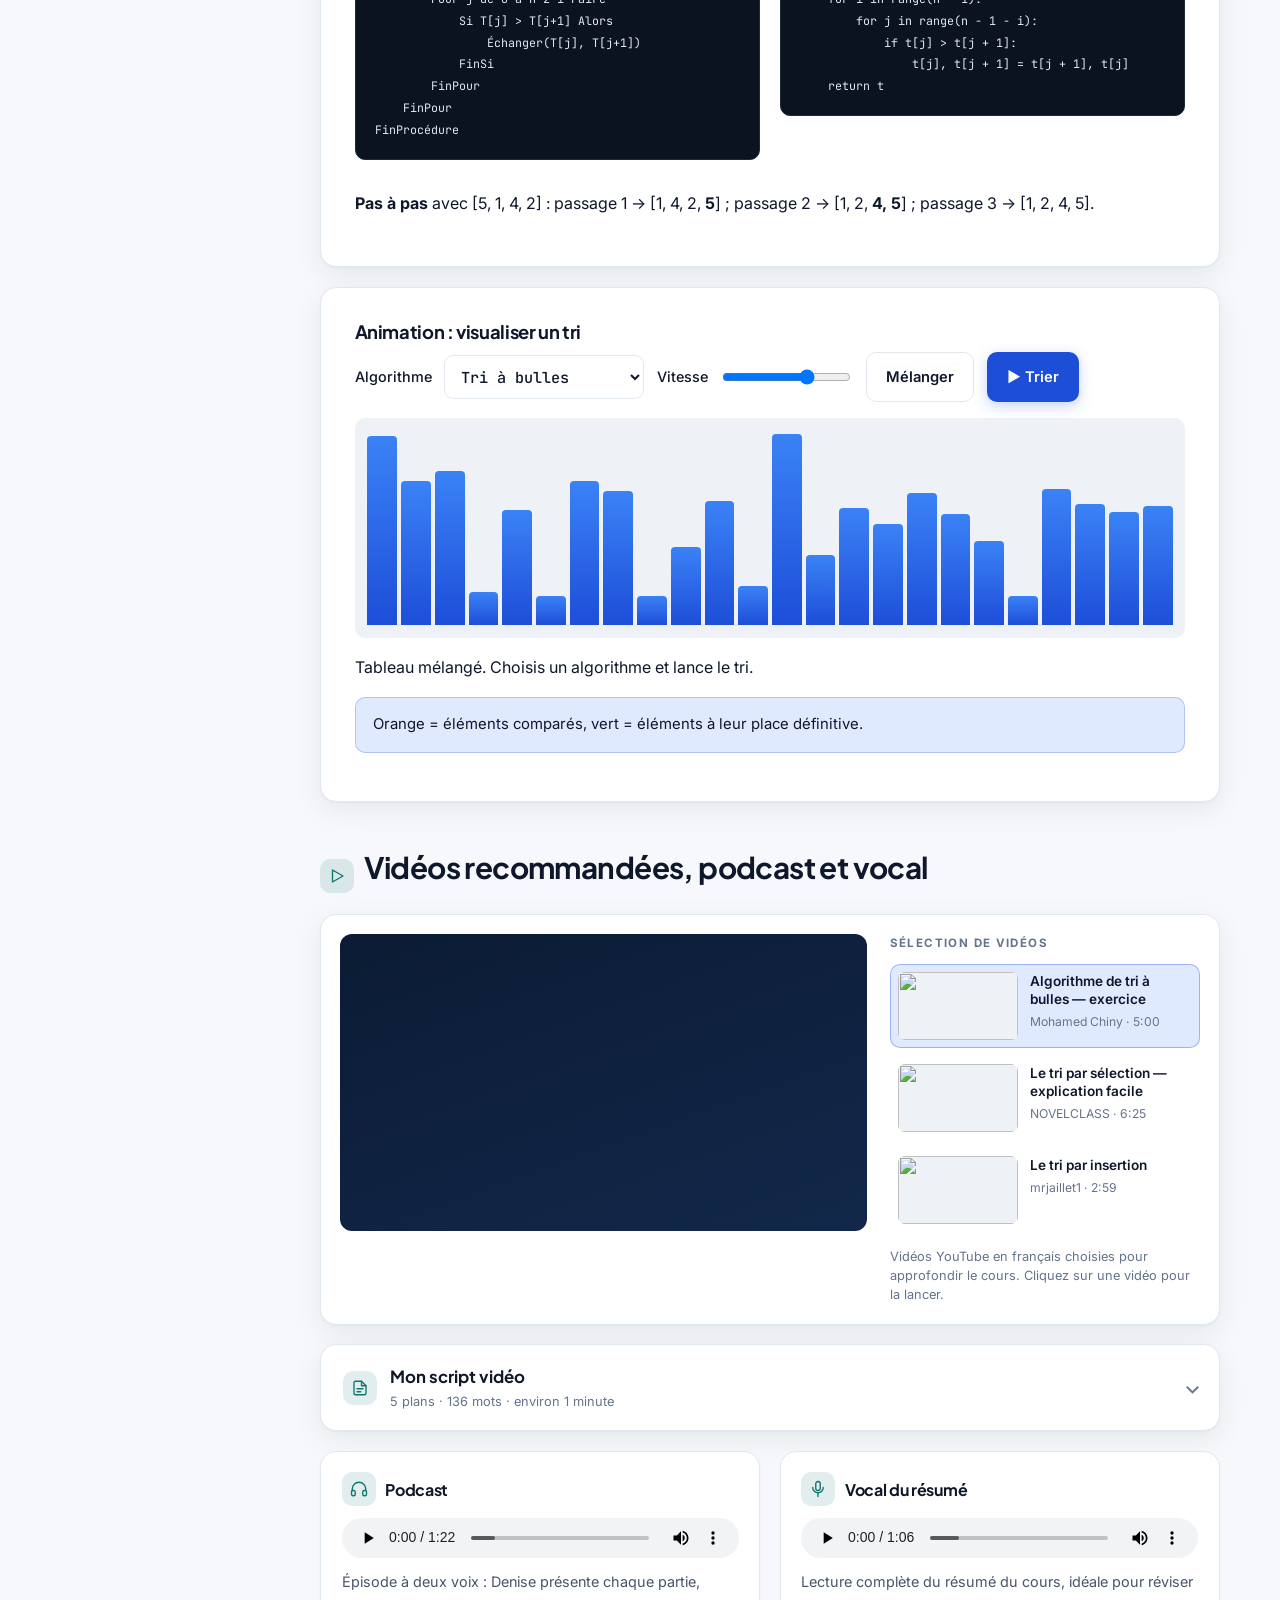
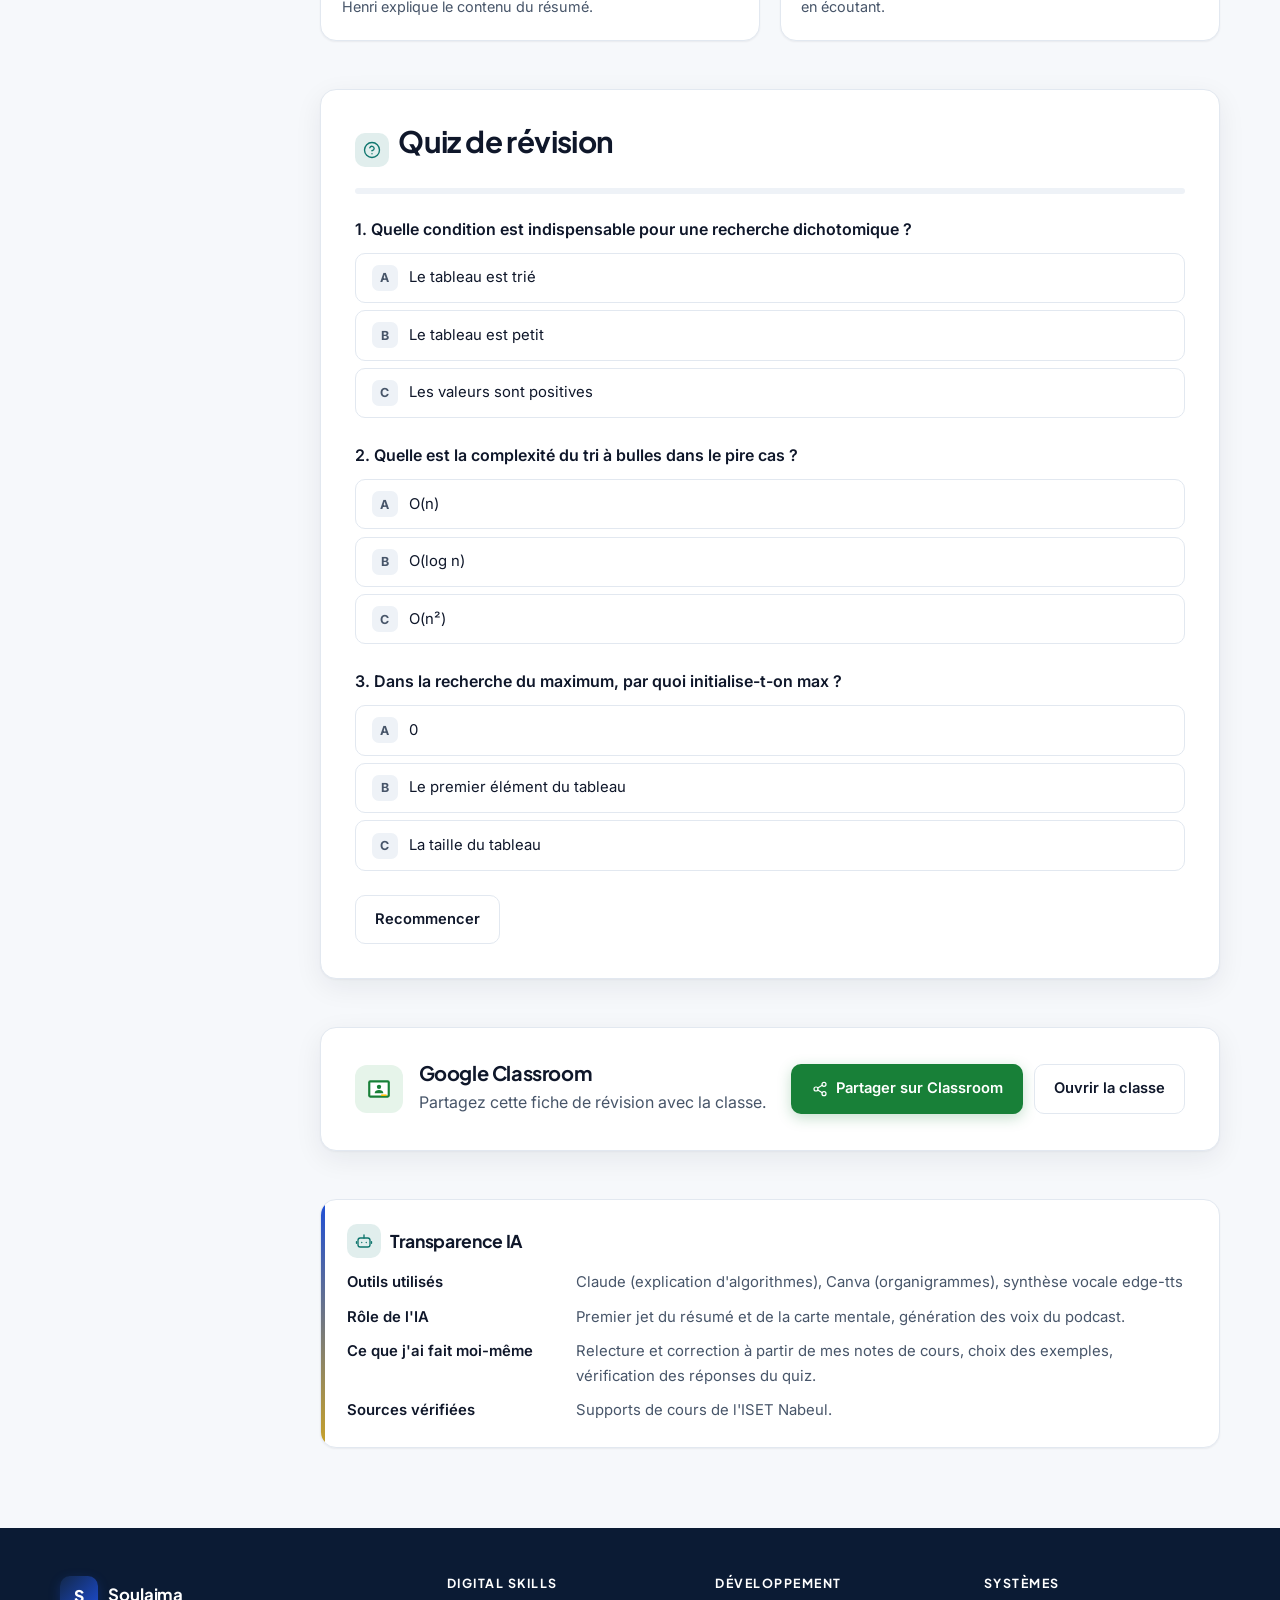
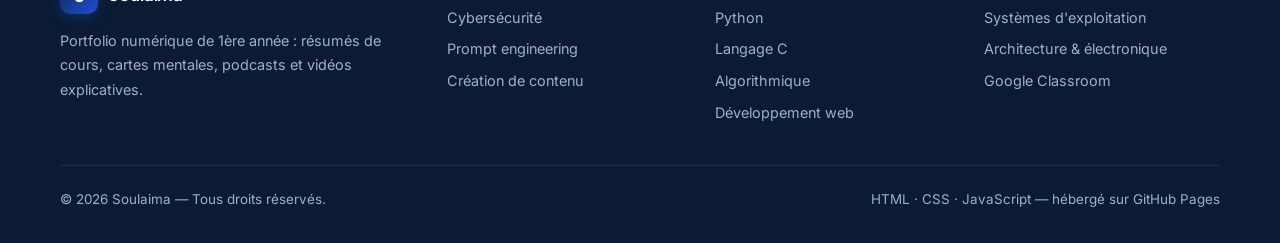
==== commit 1fac2ad6: "Vidéos YouTube présentées comme recommandations, productions de création de contenu mises à jour" ====
--- a/developpement/algorithmique.html
+++ b/developpement/algorithmique.html
@@ -64,7 +64,7 @@
   </section>
 
   <div class="container page-layout">
-    <nav class="toc" aria-label="Sommaire de la page"><span class="toc-title">Sur cette page</span><a href="#resume">Résumé</a><a href="#carte">Carte mentale</a><a href="#production">3 algorithmes et animation de tri</a><a href="#medias">Vidéo & podcast</a><a href="#quiz">Quiz</a><a href="#classroom">Classroom</a><a href="#transparence">Transparence IA</a></nav>
+    <nav class="toc" aria-label="Sommaire de la page"><span class="toc-title">Sur cette page</span><a href="#resume">Résumé</a><a href="#carte">Carte mentale</a><a href="#production">3 algorithmes et animation de tri</a><a href="#medias">Vidéos & podcast</a><a href="#quiz">Quiz</a><a href="#classroom">Classroom</a><a href="#transparence">Transparence IA</a></nav>
     <div>
     <section class="block card" id="resume">
       <h2><span class="h-icon"><svg viewBox="0 0 24 24" fill="none" stroke="currentColor" stroke-width="1.8" stroke-linecap="round" stroke-linejoin="round" aria-hidden="true"><path d="M14 3H6a2 2 0 0 0-2 2v14a2 2 0 0 0 2 2h12a2 2 0 0 0 2-2V9z"/><path d="M14 3v6h6M8 13h8M8 17h5"/></svg></span>Résumé du cours</h2>
@@ -199,15 +199,15 @@
     </section>
 
     <section class="block" id="medias">
-      <h2><span class="h-icon"><svg viewBox="0 0 24 24" fill="none" stroke="currentColor" stroke-width="1.8" stroke-linecap="round" stroke-linejoin="round" aria-hidden="true"><polygon points="6 4 20 12 6 20 6 4"/></svg></span>Vidéo, podcast et vocal</h2>
+      <h2><span class="h-icon"><svg viewBox="0 0 24 24" fill="none" stroke="currentColor" stroke-width="1.8" stroke-linecap="round" stroke-linejoin="round" aria-hidden="true"><polygon points="6 4 20 12 6 20 6 4"/></svg></span>Vidéos recommandées, podcast et vocal</h2>
       <div class="card video-panel">
         <div class="video-main">
-          <div class="video-frame" id="main-video" data-youtube="ZKmFYHRnG-0" data-video="../medias/videos/algorithmique.mp4" data-title="Vidéo : Algorithmique">
+          <div class="video-frame" id="main-video" data-youtube="ZKmFYHRnG-0" data-title="Vidéo recommandée : Algorithmique">
             <span><span class="play-icon"><svg viewBox="0 0 24 24" fill="currentColor" aria-hidden="true"><polygon points="6 4 20 12 6 20"/></svg></span>Chargement de la vidéo…</span>
           </div>
         </div>
         <aside class="video-list" aria-label="Autres vidéos">
-          <p class="video-list-title">Vidéos recommandées</p>
+          <p class="video-list-title">Sélection de vidéos</p>
           <ul>
             <li><button class="yt-item active" type="button" data-id="ZKmFYHRnG-0" aria-pressed="true">
               <img src="https://i.ytimg.com/vi/ZKmFYHRnG-0/mqdefault.jpg" alt="" loading="lazy" width="120" height="68">
@@ -222,7 +222,7 @@
               <span><b>Le tri par insertion</b><small>mrjaillet1 · 2:59</small></span>
             </button></li>
           </ul>
-          <p class="video-note">Vidéos YouTube sélectionnées pour approfondir le cours. Cliquez sur une vidéo pour la lancer.</p>
+          <p class="video-note">Vidéos YouTube en français choisies pour approfondir le cours. Cliquez sur une vidéo pour la lancer.</p>
         </aside>
       </div>
       <details class="card script-box" id="script">
@@ -230,7 +230,7 @@
           <span class="h-icon"><svg viewBox="0 0 24 24" fill="none" stroke="currentColor" stroke-width="1.8" stroke-linecap="round" stroke-linejoin="round" aria-hidden="true"><path d="M14 3H6a2 2 0 0 0-2 2v14a2 2 0 0 0 2 2h12a2 2 0 0 0 2-2V9z"/><path d="M14 3v6h6M8 13h8M8 17h5"/></svg></span>
           <span><b>Mon script vidéo</b><small>5 plans · 136 mots · environ 1 minute</small></span>
         </summary>
-        <p class="script-intro">Le texte de ma propre vidéo explicative, écrit et relu par moi, découpé plan par plan. Il sert de narration pour l'enregistrement et de script pour l'avatar HeyGen.</p>
+        <p class="script-intro">Le texte de ma vidéo explicative sur ce module, découpé plan par plan et prêt à l'emploi : pour un enregistrement de ma voix ou pour un outil d'avatar comme HeyGen.</p>
         <ol class="script-plans">
           <li><span class="plan-label"><b>Accroche</b><time>0:00</time></span><p>Avant d&#x27;écrire une seule ligne de code, il faut réfléchir à la méthode : c&#x27;est l&#x27;algorithmique. Voici trois algorithmes essentiels.</p></li>
           <li><span class="plan-label"><b>Idée 1</b><time>0:08</time></span><p>Le premier : trouver le maximum d&#x27;un tableau. On suppose que le premier élément est le plus grand, puis on parcourt le tableau en le remplaçant dès qu&#x27;on trouve mieux.</p></li>
--- a/css/style.css
+++ b/css/style.css
@@ -395,6 +395,13 @@
 .play-icon svg { width: 20px; height: 20px; margin-left: 3px; }
 audio { width: 100%; height: 40px; }
 
+/* Vidéo de secours (page ouverte en fichier local) */
+.yt-fallback { position: relative; display: block; width: 100%; height: 100%; color: #fff; text-decoration: none; }
+.yt-fallback img { width: 100%; height: 100%; object-fit: cover; display: block; filter: brightness(.7); }
+.yt-fallback .play-icon { position: absolute; top: 50%; left: 50%; transform: translate(-50%, -60%); width: 64px; height: 64px; background: #e11d48; border: 0; margin: 0; }
+.yt-fallback-label { position: absolute; left: 50%; bottom: 14%; transform: translateX(-50%); font-weight: 600; font-size: .9rem; background: rgba(0,0,0,.55); padding: .35rem .8rem; border-radius: 999px; white-space: nowrap; }
+.video-frame:has(.yt-fallback) { padding: 0; }
+
 /* Script vidéo */
 .script-box { margin-top: 1.2rem; padding: 0; overflow: hidden; }
 .script-box summary { display: flex; align-items: center; gap: .8rem; padding: 1.1rem 1.4rem; cursor: pointer; list-style: none; }
